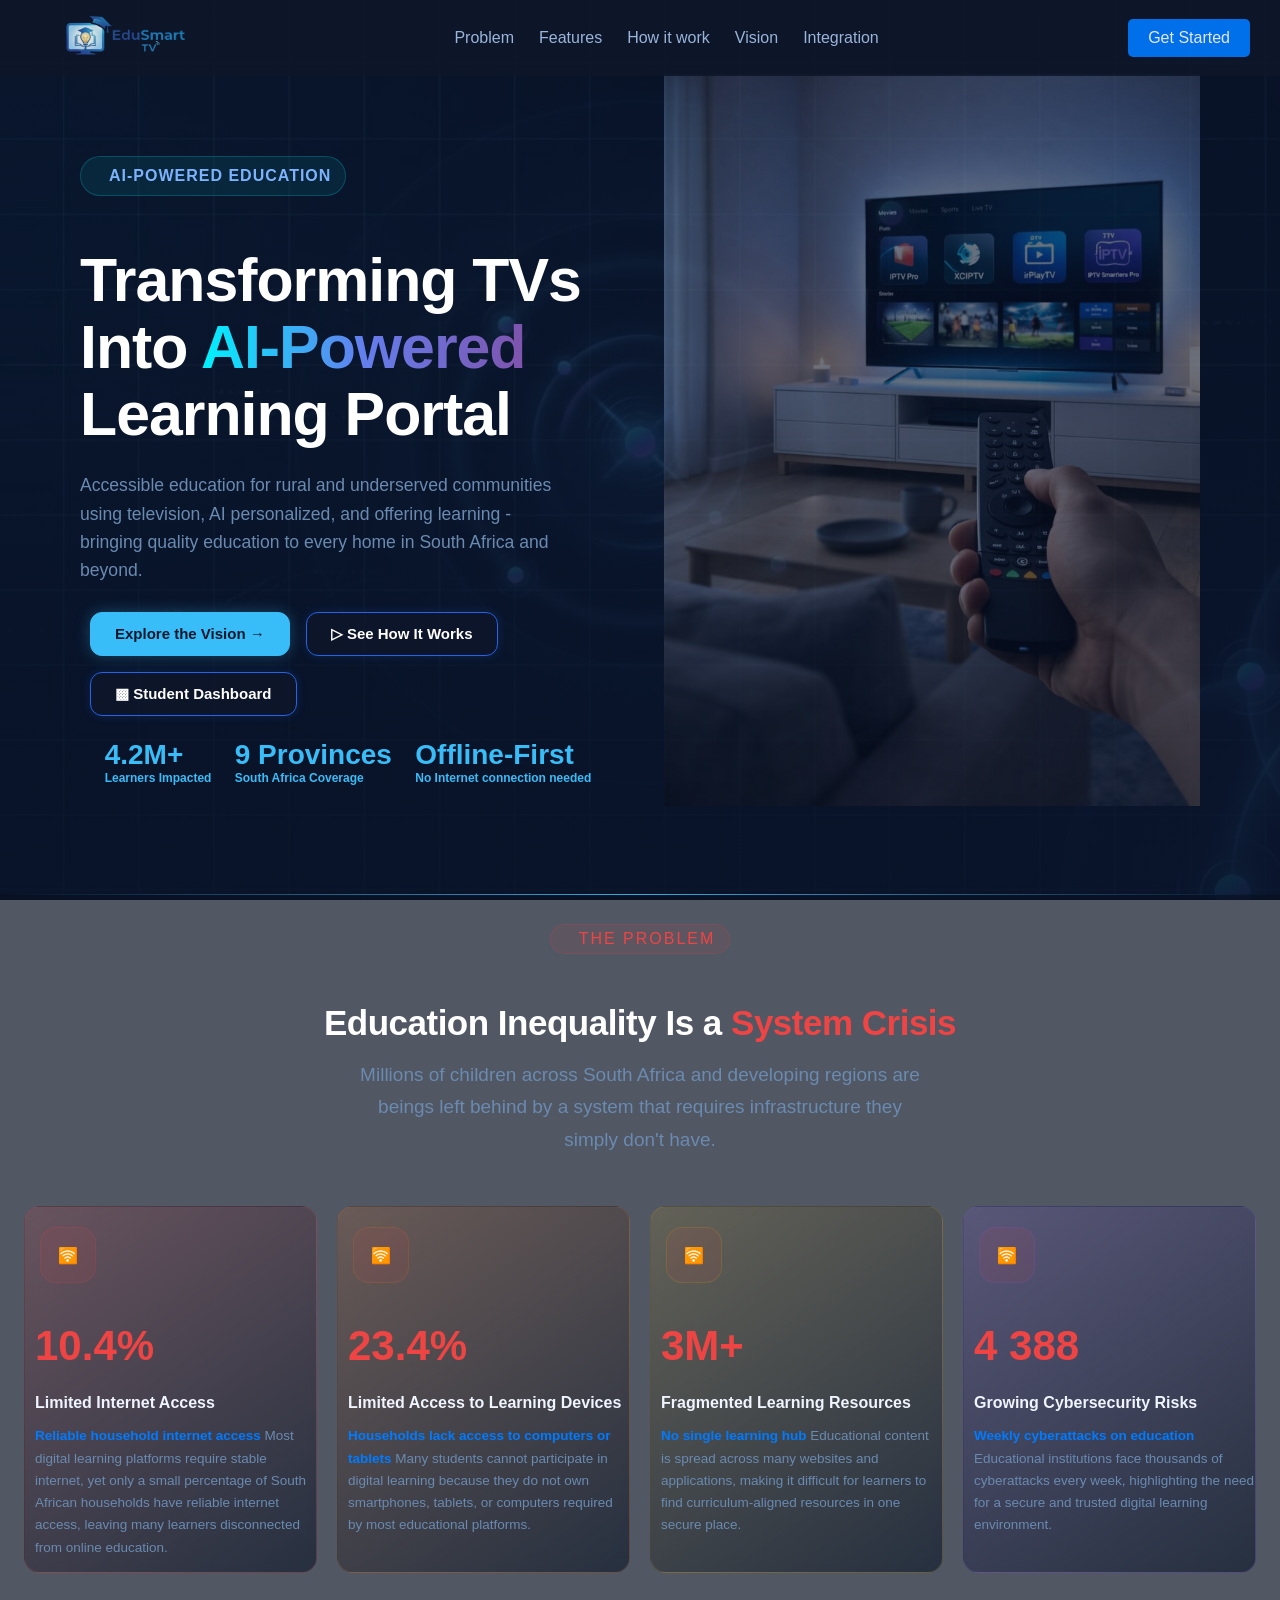
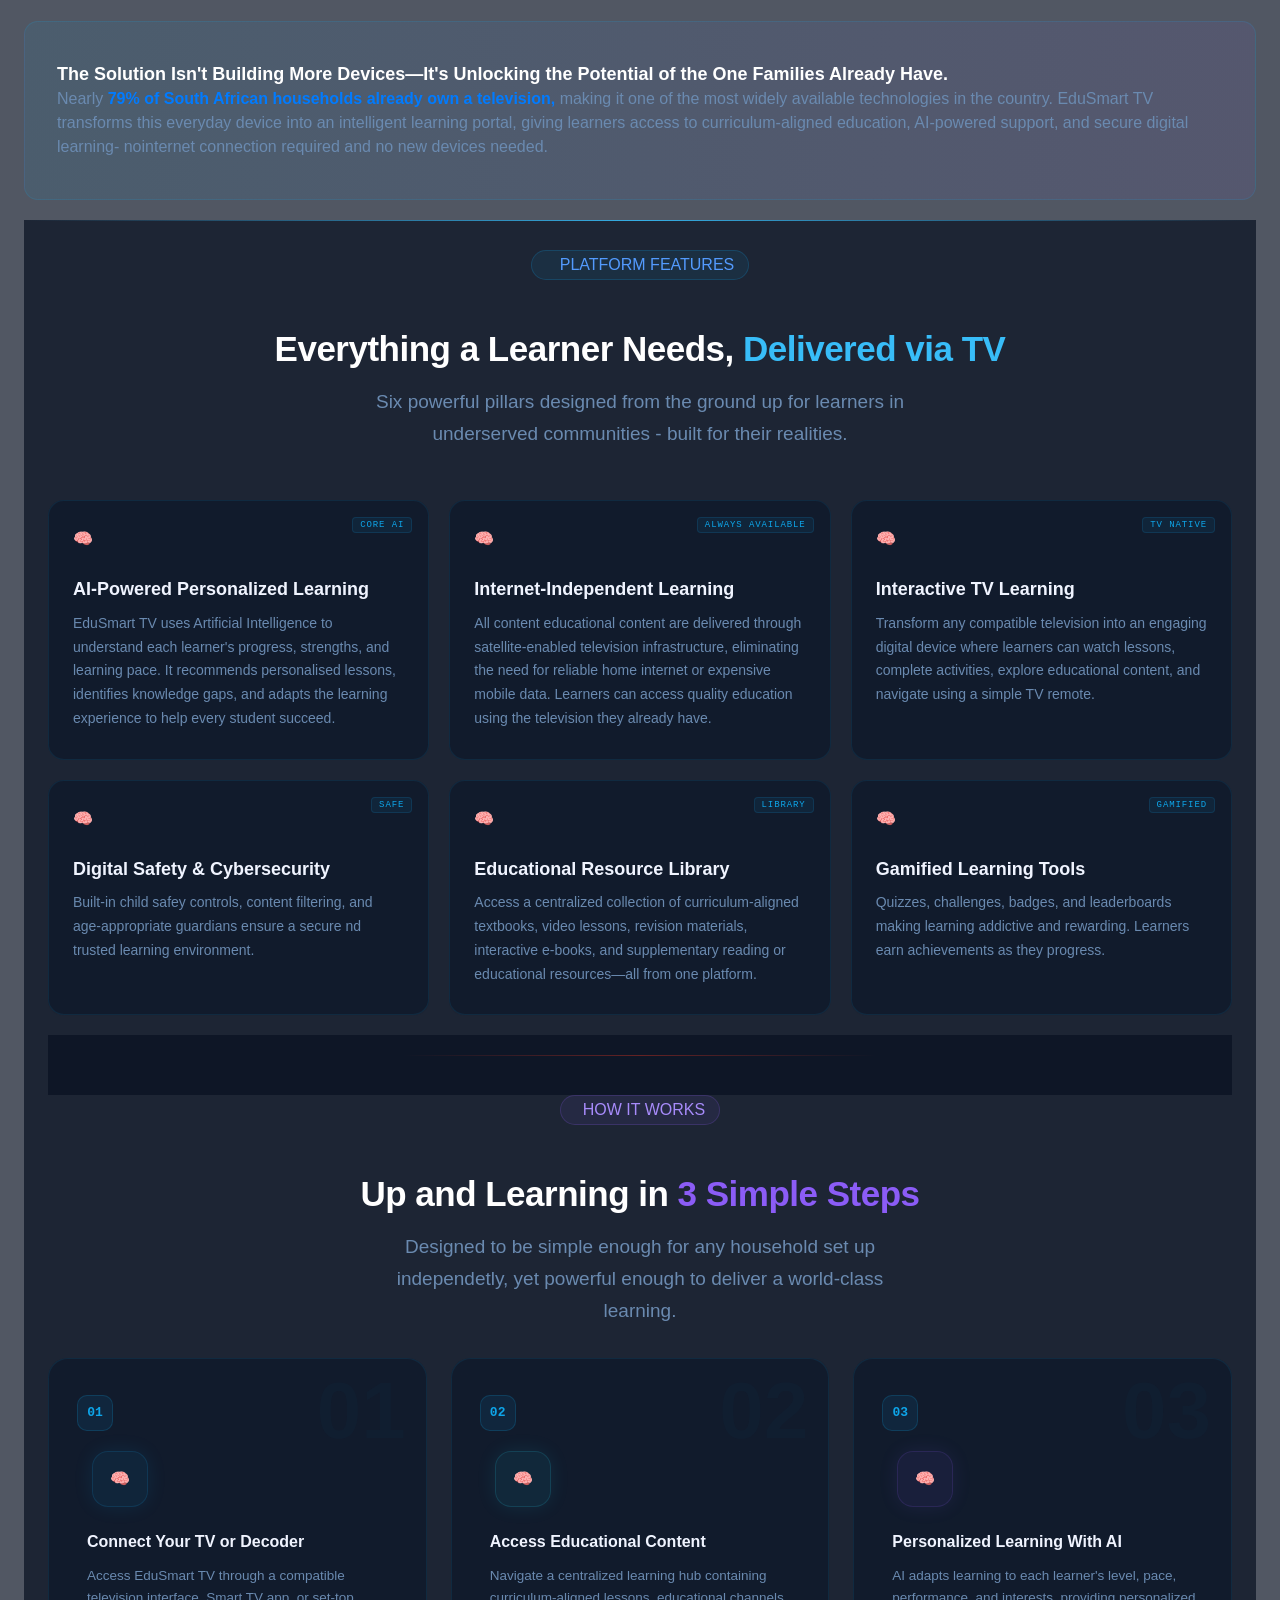
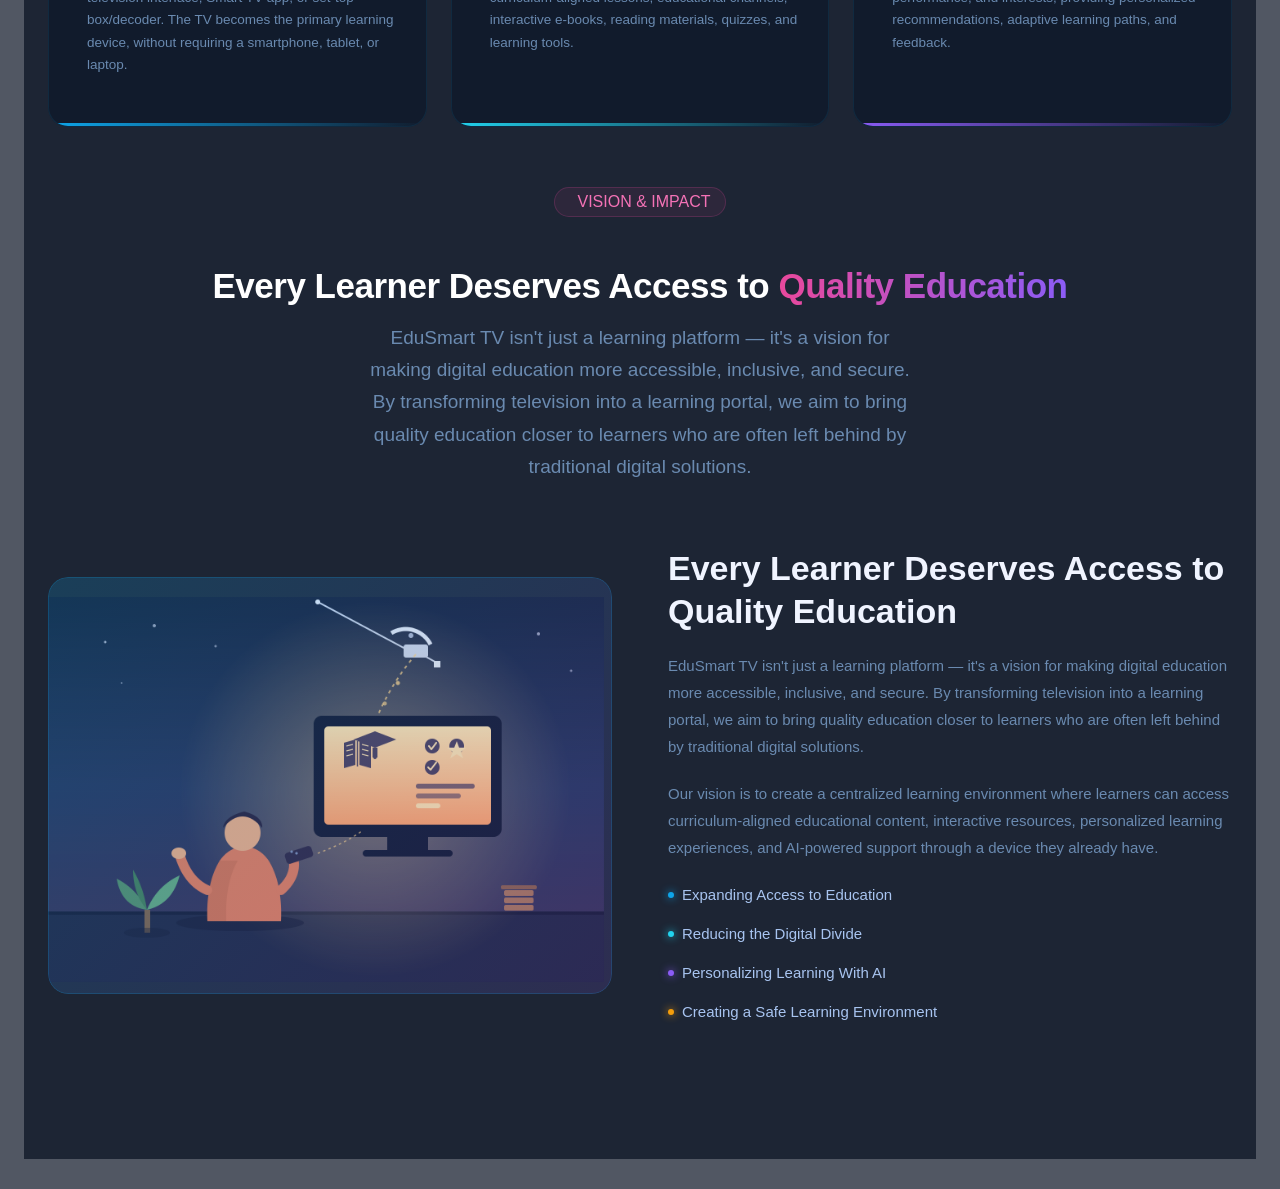
==== index.html @ 1536cf3c "Removed index.html from src" ====
<!DOCTYPE html>
<html lang="en">
<head>
    <meta charset="UTF-8">
    <meta name="viewport" content="width=device-width, initial-scale=1.0">
    <link rel="stylesheet" href="style/index.css">
    <title>Landing page</title>
</head>
<body>
<header>
    <div class="logo">
        <img src="Photos/logo.png"alt="icon">
    </div>
    <nav>
        <ul class="first-nav">
            <li><a href="#" class="linking">Problem</a></li>
            <li><a href="#" class="linking">Features</a></li>
            <li><a href="#" class="linking">How it work</a></li>
            <li><a href="#" class="linking">Vision</a></li>
            <li><a href="#" class="linking">Integration</a></li>
        </ul>
    </nav>
    <a href="#" class="btn-in">Get Started</a>
</header>
<section class="section1">
    <div class="hero-left">
    <div class="badge">
        <span class="badge-dot"></span>
        AI-POWERED EDUCATION
    </div>

    <h1>Transforming TVs<br>
    Into <span class="text-gradi"> AI-Powered</span>
        <br>Learning Portal
    </h1>
    <p class="par">Accessible education for rural and underserved communities using television,
        AI personalized, and offering learning - bringing quality education to every home in South Africa and beyond.
    </p>

    <div class="buttons">
    <a href="#" class="btn btn1">Explore the Vision →</a>
    <a href="#" class="btn btn2">▷ See How It Works</a>
    <a href="#" class="btn btn2">▩ Student Dashboard</a>
    </div>

    <div class="stat-bar container">
    <div class="stat-item">
        <div class="stat-info">
            <div class="num">4.2M+</div>
            <div class="text">Learners Impacted</div>
        </div>
    </div>
    <div class="stat-item">
        <div class="stat-info">
            <div class="num">9 Provinces</div>
            <div class="text">South Africa Coverage</div>
        </div>
    </div>
    <div class="stat-item">
        <div class="stat-info">
            <div class="num">Offline-First</div>
            <div class="text">No Internet connection needed</div>
        </div>
    </div>
    </div>
    </div>
    <div class="hero-pics">
            <img src="Photos/backPic.jpg" alt="using TV">
    </div>
</section>
<hr>

<section class="section2">
    <div class="badge2">
        <span class="badge-dot2"></span>
        THE PROBLEM
    </div>
    <h2 class="title">Education Inequality Is a <span class="text-redish">System Crisis</span></h2>
    <p class="descri">Millions of children across South Africa and developing regions are beings
        left behind by a system that requires infrastructure they simply don't have.
    </p>
    <div class="category-grid">
        <div class="category-card first">
            <div class="icons oneIcon">🛜</div>
            <h3 class="percent">10.4%</h3>
            <h5 class="point">Limited Internet Access</h5>
            <p class="details"><strong>Reliable household internet access</strong>
                Most digital learning platforms require stable internet, yet only a small percentage of South African households have reliable internet access, 
                leaving many learners disconnected from online education.</p>
        </div>
        <div class="category-card second">
            <div class="icons twoIcon">🛜</div>
            <h3 class="percent">23.4%</h3>
            <h5 class="point">Limited Access to Learning Devices</h5>
            <p class="details"><strong>Households lack access to computers or tablets</strong>
            Many students cannot participate in digital learning because they do not own smartphones, tablets, 
            or computers required by most educational platforms.</p>
        </div>
        <div class="category-card third">
            <div class="icons threeIcon">🛜</div>
            <h3 class="percent">3M+</h3>
            <h5 class="point">Fragmented Learning Resources</h5>
            <p class="details"><strong>No single learning hub</strong>
            Educational content is spread across many websites and applications, making it difficult for learners to 
            find curriculum-aligned resources in one secure place.</p>
        </div>
        <div class="category-card fourth">
            <div class="icons fourIcon">🛜</div>
            <h3 class="percent">4 388</h3>
            <h5 class="point">Growing Cybersecurity Risks</h5>
            <p class="details"><strong>Weekly cyberattacks on education</strong>
            Educational institutions face thousands of cyberattacks every week, highlighting the need for a secure and 
            trusted digital learning environment.</p>
        </div>
    </div>
    <div class="opp">
        <p class="phrasing"><span class="par2">The Solution Isn't Building More Devices—It's Unlocking the Potential of the One Families Already Have.</span>
            <br>
        Nearly <strong>79% of South African households already own a television,</strong> making it one of the most widely available technologies in the country. 
        EduSmart TV transforms this everyday device into an intelligent learning portal, giving learners access to curriculum-aligned education, AI-powered support, and secure digital learning- 
        nointernet connection required and no new devices needed.</p>
    </div>

<hr>

<section class="section2 part2">
    
    <div class="badge3">
        <span class="badge-dot3"></span>
        PLATFORM FEATURES
    </div>
    <h2 class="title">Everything a Learner Needs, <span class="blueish">Delivered via TV</span></h2>
    <p class="descri prt2">Six powerful pillars designed from the ground up for learners in underserved communities - built
        for their realities.
    </p>
    <div class="category-grid2 grd2">
        <div class="card one">
            <div class="feature">CORE AI</div>
            <div class="card-icon">🧠</div>
            <h5 class="card-point">AI-Powered Personalized Learning</h5>
            <p class="card-details">EduSmart TV uses Artificial Intelligence to understand each learner's progress, strengths, and learning pace. 
                It recommends personalised lessons, identifies knowledge gaps, and adapts the learning experience to help every student succeed.</p>
         <div class="line"></div>       
        </div>
        <div class="card two">
            <div class="feature">ALWAYS AVAILABLE</div>
            <div class="card-icon">🧠</div>
            <h5 class="card-point">Internet-Independent Learning</h5>
            <p class="card-details">All content educational content are delivered through satellite-enabled television infrastructure, eliminating the need for 
                reliable home internet or expensive mobile data. Learners can access quality education using the television they already have.</p>
        <div class="line"></div>        
        </div>
        <div class="card three">
            <div class="feature">TV NATIVE</div>
            <div class="card-icon">🧠</div>
            <h5 class="card-point">Interactive TV Learning</h5>
            <p class="card-details">Transform any compatible television into an engaging digital device where learners can watch lessons, 
                complete activities, explore educational content, and navigate using a simple TV remote.</p>
           <div class="line"></div>
        </div>
        <div class="card four">
            <div class="feature">SAFE</div>
            <div class="card-icon">🧠</div>
            <h5 class="card-point">Digital Safety & Cybersecurity</h5>
            <p class="card-details">Built-in child safey controls, content filtering, and age-appropriate guardians
                ensure a secure nd trusted learning environment.
            </p>
          <div class="line"></div>  
        </div>
        <div class="card five">
            <div class="feature">LIBRARY</div>
            <div class="card-icon">🧠</div>
            <h5 class="card-point">Educational Resource Library</h5>
            <p class="card-details">Access a centralized collection of curriculum-aligned textbooks, video lessons, 
                revision materials, interactive e-books, and supplementary reading or educational resources—all from one platform.</p>
        <div class="line"></div>
            </div>
        <div class="card six">
            <div class="feature">GAMIFIED</div>
            <div class="card-icon">🧠</div>
            <h5 class="card-point">Gamified Learning Tools</h5>
            <p class="card-details">Quizzes, challenges, badges, and leaderboards making learning addictive and rewarding.
                Learners earn achievements as they progress.
            </p>
        <div class="line"></div>
        </div>
    </div>


<hr>

<section class="section3">
  </section>  
    <div class="badge4">
        <span class="badge-dot4"></span>
        HOW IT WORKS
    </div>
    <h2 class="title">Up and Learning in<span class="purpleish"> 3 Simple Steps</span></h2>
    <p class="descri prt2">Designed to be simple enough for any household set up independetly, yet
        powerful enough to deliver a world-class learning.
    </p>
    <div class="category-grid3 grd3">
        <div class="work">
            <div class="invisible">01</div>
            <div class="number">01</div>
            <div class="icons ones">🧠</div>
            <h5 class="point">Connect Your TV or Decoder</h5>
            <p class="details">Access EduSmart TV through a compatible television interface, Smart TV app, or set-top box/decoder. 
                The TV becomes the primary learning device, without requiring a smartphone, tablet, or laptop.</p>
         <div class="line1"></div>       
        </div>

        <div class="work">
            <div class="invisible">02</div>
            <div class="number">02</div>
            <div class="icons twos">🧠</div>
            <h5 class="point">Access Educational Content</h5>
            <p class="details">Navigate a centralized learning hub containing curriculum-aligned lessons, educational channels, 
                interactive e-books, reading materials, quizzes, and learning tools.</p>
        <div class="line2"></div>        
        </div>

        <div class="work">
            <div class="invisible">03</div>
            <div class="number">03</div>
            <div class="icons threes">🧠</div>
            <h5 class="point">Personalized Learning With AI</h5>
            <p class="details">AI adapts learning to each learner's level, pace, performance, and interests, providing personalized recommendations, adaptive 
                learning paths, and feedback.</p>
        <div class="line3"></div>
        </div>

</section>

<section class="section4">
    <div class="badge5">
        <span class="badge-dot5"></span>
        VISION & IMPACT
    </div>
    <h2 class="title">Every Learner Deserves Access to<span class="text-colors"> Quality Education</span></h2>
    <p class="descri prt2">EduSmart TV isn't just a learning platform — it's a vision for making digital education more 
        accessible, inclusive, and secure. By transforming television into a learning portal, we aim to bring quality education closer to learners who are 
        often left behind by traditional digital solutions.</p>
    <div class="hero">
        <div class="left-hero-pic">
            <img src="Photos/tv_learning_vision_impact_v4.png"alt="">
            <div class="nothing"></div>
            <div class="nothing2"></div>
        </div>
        <div class="right-hero">
            <h3>Every Learner Deserves Access to Quality Education</h3>
            <p>EduSmart TV isn't just a learning platform — it's a vision for making digital education
                more accessible, inclusive, and secure. By transforming television into a learning portal, we aim to bring quality education
                closer to learners who are often left behind by traditional digital solutions.
            </p>
            <p class="sec">Our vision is to create a centralized learning environment where learners can access curriculum-aligned
                educational content, interactive resources, personalized learning experiences,
                and AI-powered support through a device they already have.
            </p>
            <ul class="sec">
                <li class="dot1">Expanding Access to Education</li>
                <li class="dot2">Reducing the Digital Divide</li>
                <li class="dot3">Personalizing Learning With AI</li>
                <li class="dot4">Creating a Safe Learning Environment</li>
            </ul>
        </div>
    </div>
</section>
</section>
</body>
</html>
---- style/index.css ----
*{
    box-sizing: border-box;
}

body{
    padding: 0;
    margin: 0;
    font-family: Arial, Helvetica, sans-serif;
    background-image: linear-gradient(rgba(9, 20, 42, 0.75), rgba(9, 20, 42, 0.9)), url('../Photos/background.jpeg');
    background-size: cover;
    background-position: center;
    background-attachment: fixed;
    overflow-x: hidden;
}

header{
    top: 0px;
    left: 0px;
    right: 0px;
    width: 100%;
    display: flex;
    position: fixed;
    justify-content: space-between;
    align-items: center;
    gap: 15px;
    padding: 10px 30px;
    flex-wrap: wrap;
    z-index: 50;
    transition: 0.3s;
    background: #0f172a;
    border-bottom-color: #7db2fd;
    opacity: 0.9;
}

.logo{
    margin-left: 25px;
}

.logo img{
    width: 150px;
    height: auto;
    display: block;
}


nav ul{
    display: flex;
    flex-wrap: wrap;
    list-style: none;
    gap: 15px 25px;
    margin: 0;
    padding: 0;
    align-items: center;
    justify-content: center;
}

nav ul li a{
    text-decoration: none;
    font-weight: 500;
    color: #abc7ee;
}

.btn-in{
    display: inline-flex;
    align-items: center;
    justify-content: center;
    text-decoration: none;
    background: #007bff;
    color: white;
    padding: 10px 20px;
    border-radius: 5px;
}

.section1{
    display: grid;
    grid-template-columns: 1fr 1fr;
    align-items: center;
    padding: 4rem 5rem;
    gap: 3rem;
    max-width: 1400px;
    margin: 0 auto;
}

.hero-left{
    max-width: 580px;
}

.badge{
    display: inline-flex;
    align-items: center;
    gap: 8px;
    background: rgba(0, 242, 254, 0.08);
    border: 1px solid rgba(0, 242, 254, 0.2);
    color: #7db2fd;
    padding: 10px 14px;
    border-radius: 20px;
    font-weight: 700;
    letter-spacing: 1px;
    margin-top: 80px;
}

.badge-dot{
    width: 6px;
    height: 6px;
    background-color: var(--accent-cyan);
    border-radius: 50%;
}

h1{
    font-size: 3.8rem;
    line-height: 1.1;
    font-weight: 800;
    letter-spacing: -1px;
    margin-bottom: 1.5rem;
    color: white;
}

.text-gradi{
    background: linear-gradient(90deg, #00f2fe 0%, #647eee 50%, #7f53ac 100%);
    -webkit-background-clip: text;
    -webkit-text-fill-color: transparent;
}

.par{
    color: rgb(106, 138, 176);
    font-size: 1.1rem;
    line-height: 1.6;
    max-width: 480px;
    font-family: Inter, sans-serif;
}

.hero-pics img{
    width: 100%;
    height: 40%;
    margin-top: 10px;
    opacity: 0.4;
}

.buttons{
    display: flex;
    flex-wrap: wrap;
    gap: 16px;
    padding: 10px;
    
}

.btn{
    display: inline-flex;
    gap: 8px;
    padding: 12px 24px;
    border-radius: 12px;  
    font-size: 15px;
    font-weight: 600;
    text-decoration: none;
    transition: all 0.3s ease-in-out;
    cursor: pointer;    
}

.btn1{
    background: #38bdf8;
    color: #0f172a;
    border: 1px solid#38bdf8;
    box-shadow: 0 0 15px rgba(56, 189, 248, 0.3);   
}

.btn1:hover{
    background: #7dd3fc;
    box-shadow: #67768b;
    transform: translateY(-2px);
}

.btn2{
    background: rgba(15, 23, 42, 0.6);
    color: #ffffff;
    border: 1px solid #2563eb;
    box-shadow: 0 0 10px rgba(37, 99, 235, 0.2);
}

.btn2:hover{
    border-color: #38bdf8;
    color: #38bdf8;
    box-shadow: 0 0 20px rgba(56, 189, 248, 0.4);
    transform: translateY(-2px);
}

.stat-bar{
    display: flex;
    justify-content: space-around;
    padding: 13px;
    font-weight: 600;
    color: #38bdf8;
}

.stat-item{
    display: flex;
    align-items: center;
    gap: 16px;
}

.stat-info .num{
    font-size: 28px;
    font-weight: 800;
}

.stat-info .text{
    font-size: 12px;
    color: var(--text-muted);
}

.part2{
    margin: 30px;
}
.section2{
    background: rgba(8, 16, 34, 0.7);
    padding: 30px 24px;
    position: relative;
    overflow: hidden;
    max-width: 100%;
    margin: 0px auto;
    text-align: center;
    border-radius: 0;
}

.section2::before{
    content: "";
    position: absolute;
    top: 0;
    left: 0;
    right: 0;
    height: 1px;
    background: linear-gradient(90deg, rgba(56,189,248,0), rgba(56,189,248,0.9), rgba(239,68,68,0));
}

.section3{
    background: rgba(8, 16, 34, 0.7);
    padding: 30px 24px;
    position: relative;
    overflow: hidden;
    max-width: 100%;
    margin: 0px auto;
    text-align: center;
    border-radius: 0;
    border-top-color: #2563eb;
}

.section3::before{
    content: "";
    position: absolute;
    top: 0;
    left: 0;
    right: 0;
    height: 1px;
    width: 40%;
    margin: auto;
    margin-top: 20px;
    background: linear-gradient(90deg, rgba(56,189,248,0), rgba(110, 35, 35, 0.9), rgba(239,68,68,0));
}

hr{
    width: 80%;
    border: 0;
    height: 0;
    margin: 10px;
    background: rgba(8, 16, 34, 0.7);
}

.badge2{
    display: inline-flex;
    align-items: center;
    justify-content: center;
    gap: 8px;
    text-transform: uppercase;
    background: rgba(239, 68, 68, 0.08);
    border: 1px solid rgba(239, 68, 68, 0.2);
    color: #EF4444;
    padding: 5px 14px;
    border-radius: 20px;
    letter-spacing: 2px;
    margin: 0 auto 20px;
    text-align: center;
}

.badge-dot2{
    width: 6px;
    height: 6px;
    background-color: var(--accent-cyan);
    border-radius: 50%;
    display: inline-block;
    vertical-align: middle;
    flex-shrink: 0;
}

.title{
    text-align: center;
    margin-bottom: 64px;   
}

.title{
    color: white;
    font-family: Outfit, sans-serif;
    letter-spacing: -0.5px;
    margin-bottom: 16px;
    line-height: 1.15;
    font-size: 35px;
}

.text-redish{
    color: #EF4444;
}

.text-colors{
    background: linear-gradient(90deg, rgb(236, 72, 153), rgb(139, 92, 246)) text;
    -webkit-text-fill-color: transparent;
}

p strong{
    color: #007bff;
}

.descri{
    font-family: Inter, sans-serif;
    color: rgb(106, 138, 176);
    font-size: 19px;
    max-width: 560px;
    margin: 0px auto;
    line-height: 1.7;
}

.category-grid{
    display: grid;
    grid-template-columns: repeat(auto-fit, minmax(240px, 1fr));
    gap: 20px;
    margin-top: 50px;
}

.category-card{
    border-radius: 16px;
    cursor: default;
    -webkit-backdrop-filter: blur(8px);
    backdrop-filter: blur(8px);
    box-shadow: none;
}

.icons{
    width: 44px;
    height: 44px;
    border-radius: 12px;
    background: rgba(239, 68, 68, 0.082);
    border: 1px solid rgba(239, 68, 68, 0.19);
    display: flex;
    align-items: center;
    justify-content: center;
    margin-bottom: 20px;
    margin-top: 20px;
    margin-left: 15px;
}

.oneIcon{
    background: linear-gradient(145deg, rgba(239, 68, 68, 0.15) 0%);
    border: 1px solid rgba(239, 68, 68, 0.145);
}

.twoIcon{
    background: linear-gradient(145deg, rgba(249, 115, 22, 0.15) 0%);
    border: 1px solid rgba(249, 115, 22, 0.145);
}

.threeIcon{
    background: linear-gradient(145deg, rgba(234, 179, 8, 0.12) 0%);
    border: 1px solid rgba(234, 179, 8, 0.145);
}

.fourIcon{
    background: linear-gradient(145deg, rgba(139, 92, 246, 0.15) 0%);
    border: 1px solid rgba(139, 92, 246, 0.145);
}

.percent{
    font-family: Outfit, sans-serif;
    font-weight: 800;
    font-size: 42px;
    color: rgb(239, 68, 68);
    line-height: 1;
    margin-bottom: 8px;
    text-align: start;
    margin-left: 10px;
}

.point{
    font-family: Outfit, sans-serif;
    font-weight: 600;
    font-size: 16px;
    color: rgb(240, 244, 255);
    margin-bottom: 10px;
    text-align: start;
    margin-left: 10px;
}

.details{
    font-family: Inter, sans-serif;
    font-size: 13.5px;
    color: rgb(106, 138, 176);
    line-height: 1.65;
    text-align: start;
    margin-left: 10px;
}

.first{
    background: linear-gradient(145deg, rgba(239, 68, 68, 0.15) 0%, rgba(10, 22, 40, 0.6) 100%);
    border: 1px solid rgba(239, 68, 68, 0.145);
}

.first:hover{
    border: 1px solid rgba(239, 68, 68, 0.145);
    transition: transform 0.25s, border-color 0.25s, box-shadow 0.25s;
    box-shadow: 0 0 20px rgba(56, 189, 248, 0.4);
    transform: translateY(-10px);
}

.second{
    background: linear-gradient(145deg, rgba(249, 115, 22, 0.15) 0%, rgba(10, 22, 40, 0.6) 100%);
    border: 1px solid rgba(249, 115, 22, 0.145);
}

.second:hover{
    border: 1px solid rgba(249, 115, 22, 0.145);
    transition: transform 0.25s, border-color 0.25s, box-shadow 0.25s;
    box-shadow: 0 0 20px rgba(56, 189, 248, 0.4);
    transform: translateY(-10px);
}


.third{
    background: linear-gradient(145deg, rgba(234, 179, 8, 0.12) 0%, rgba(10, 22, 40, 0.6) 100%);
    border: 1px solid rgba(234, 179, 8, 0.145);
}

.third:hover{
    border: 1px solid rgba(234, 179, 8, 0.145);
    transition: transform 0.25s, border-color 0.25s, box-shadow 0.25s;
    box-shadow: 0 0 20px rgba(56, 189, 248, 0.4);
    transform: translateY(-10px);
}

.fourth{
    background: linear-gradient(145deg, rgba(139, 92, 246, 0.15) 0%, rgba(10, 22, 40, 0.6) 100%);
    border: 1px solid rgba(139, 92, 246, 0.145);
}

.fourth:hover{
    border: 1px solid rgba(139, 92, 246, 0.145);
    transition: transform 0.25s, border-color 0.25s, box-shadow 0.25s;
    box-shadow: 0 0 20px rgba(56, 189, 248, 0.4);
    transform: translateY(-10px);
}

.opp{
    margin-top: 48px;
    background: linear-gradient(90deg, rgba(14, 165, 233, 0.08), rgba(139, 92, 246, 0.08));
    border: 1px solid rgba(14, 165, 233, 0.15);
    border-radius: 14px;
    padding: 24px 32px;
    display: flex;
    align-items: center;
    gap: 16px;
    flex-wrap: wrap;
}

.par2{
    color: white;
    font-weight: bold;
    font-size: large;
}

.phrasing{
    color: rgb(106, 138, 176);
    text-align: start;
    line-height: 24px;
}

.badge3 {
  display: inline-flex;
  align-items: center;
  gap: 8px;
  color: #539afd;
  background: rgba(14, 165, 233, 0.08);
  border: 1px solid rgba(14, 165, 233, 0.2);
  border-radius: 100px;
  padding: 5px 14px;
  margin-bottom: 20px;
}

.badge-dot3 {
  width: 6px;
  height: 6px;
  background-color: var(--accent-cyan);
  border-radius: 50%;
  display: inline-block;
  vertical-align: middle;
  flex-shrink: 0;
}

.blueish {
  color: #38bdf8;
}

.purpleish{
    color: rgb(139, 92, 246);
}

.category-grid2 {
  display: grid;
  grid-template-columns: repeat(auto-fit, minmax(300px, 1fr));
  gap: 20px;
  align-items: stretch;
}

.grd2{
    margin-top: 50px;
}

.line {
  position: absolute;
  bottom: 0;
  left: 0;
  right: 0;
  height: 2px;
  background: linear-gradient(90deg, transparent, var(--card-accent, rgb(14, 165, 233)), transparent);
  opacity: 0;
  transition: opacity 0.25s ease-in-out;
}

/* reveal the line when hovering the card container */
.category-card:hover .line,
.card:hover .line {
  opacity: 1;
}

.card {
  --card-accent: rgb(14, 165, 233);
  display: flex;
  flex-direction: column;
  height: 100%;
  border-radius: 16px;
  padding: 28px 24px;
  transition: 0.3s;
  transform: translateY(0px);
  box-shadow: none;
  cursor: default;
  -webkit-backdrop-filter: blur(8px);
  backdrop-filter: blur(8px);
  position: relative;
  overflow: hidden;
  text-align: start;

}

.feature{
    position: absolute;
    top: 16px;
    right: 16px;
    font-family: "JetBrains Mono", monospace;
    font-size: 9px;
    color: rgb(14, 165, 233);
    letter-spacing: 0.1em;
    background: rgba(14, 165, 233, 0.07);
    border: 1px solid rgba(14, 165, 233, 0.145);
    border-radius: 4px;
    padding: 2px 7px;
}

.card-icon{

}

.card-point{
    font-family: Outfit, sans-serif;
    font-weight: 700;
    font-size: 18px;
    color: rgb(240, 244, 255);
    margin-bottom: 10px;
    line-height: 1.3;
}

.card-details{
    font-family: Inter, sans-serif;
    font-size: 14px;
    color: rgb(106, 138, 176);
    line-height: 1.7;
    margin: 0px;
}

.one {
  --card-accent: rgb(14, 165, 233);
  background: rgba(10, 22, 40, 0.6);
  border: 1px solid rgba(14, 165, 233, 0.1);
}

.one:hover {
  background: linear-gradient(
    145deg,
    rgba(14, 165, 233, 0.18) 0%,
    rgba(10, 22, 40, 0.9) 100%
  );
  border: 1px solid rgba(14, 165, 233, 0.25);
  border-radius: 16px;
  padding: 28px 24px;
  transition: 0.3s;
  transform: translateY(-6px);
  box-shadow: rgba(14, 165, 233, 0.18) 0px 16px 48px;
  cursor: default;
  -webkit-backdrop-filter: blur(8px);
  backdrop-filter: blur(8px);
  position: relative;
  overflow: hidden;
  
}

.two {
  --card-accent: rgb(34, 211, 238);
  background: rgba(10, 22, 40, 0.6);
  border: 1px solid rgba(14, 165, 233, 0.1);
}

.two:hover {
    background: linear-gradient(145deg, 
    rgba(34, 211, 238, 0.15) 0%,
    rgba(10, 22, 40, 0.9) 100%
    );
  border: 1px solid rgba(34, 211, 238, 0.25);
  border-radius: 16px;
  padding: 28px 24px;
  transition: 0.3s;
  transform: translateY(-6px);
  box-shadow: rgba(34, 211, 238, 0.15) 0px 16px 48px;
  cursor: default;
  -webkit-backdrop-filter: blur(8px);
  backdrop-filter: blur(8px);
  position: relative;
  overflow: hidden;
}

.three{
    --card-accent: rgb(139, 92, 246);
    background: rgba(10, 22, 40, 0.6);
    border: 1px solid rgba(14, 165, 233, 0.1);
}

.three:hover {
    background: linear-gradient(145deg, rgba(139, 92, 246, 0.18) 0%,
    rgba(10, 22,40, 0.9) 100%);
    border: 1px solid rgba(139, 92, 246, 0.25);
    border-radius: 16px;
  padding: 28px 24px;
  transition: 0.3s;
  transform: translateY(-6px);
  box-shadow: rgba(139, 92, 246, 0.18) 0px 16px 48px;
  cursor: default;
  -webkit-backdrop-filter: blur(8px);
  backdrop-filter: blur(8px);
  position: relative;
  overflow: hidden;
}

.four{
    --card-accent: rgb(16, 185, 129);
    background: rgba(10, 22, 40, 0.6);
    border: 1px solid rgba(14, 165, 233, 0.1);
}

.four:hover{
  background: linear-gradient(145deg, rgba(16, 185, 129, 0.15) 0%,
    rgba(10, 22, 40, 0.9) 100%);
    border: 1px solid rgba(16, 185, 129, 0.25);
  border-radius: 16px;
  padding: 28px 24px;
  transition: 0.3s;
  transform: translateY(-6px);
  box-shadow: rgba(16, 185, 129, 0.15) 0px 16px 48px;
  cursor: default;
  -webkit-backdrop-filter: blur(8px);
  backdrop-filter: blur(8px);
  position: relative;
  overflow: hidden;
}

.five{
    --card-accent: rgb(245, 158, 11);
    background: rgba(10, 22, 40, 0.6);
    border: 1px solid rgba(14, 165, 233, 0.1);
}

.five:hover{
    background: linear-gradient(145deg, 
    rgba(245, 158, 11, 0.15) 0%,
    rgba(10, 22, 40, 0.9) 100%
    );
  border: 1px solid rgba(245, 158, 11, 0.25);
  border-radius: 16px;
  padding: 28px 24px;
  transition: 0.3s;
  transform: translateY(-6px);
  box-shadow: rgba(16, 185, 129, 0.15) 0px 16px 48px;
  cursor: default;
  -webkit-backdrop-filter: blur(8px);
  backdrop-filter: blur(8px);
  position: relative;
  overflow: hidden;
}

.six{
    --card-accent: rgb(236, 72, 153);
    background: rgba(10, 22, 40, 0.6);
    border: 1px solid rgba(14, 165, 233, 0.1);
}

.six:hover{
  background: linear-gradient(145deg, 
    rgba(236, 72, 153, 0.15) 0%, rgba(10, 22, 40, 0.9) 100%);
    border: 1px solid rgba(236, 72, 153, 0.25);
  border-radius: 16px;
  padding: 28px 24px;
  transition: 0.3s;
  transform: translateY(-6px);
  box-shadow: rgba(236, 72, 153, 0.15) 0px 16px 48px;
  cursor: default;
  -webkit-backdrop-filter: blur(8px);
  backdrop-filter: blur(8px);
  position: relative;
  overflow: hidden;
}

.badge4{
    display: inline-flex;
    align-items: center;
    gap: 8px;
    color: rgb(167, 139, 250);
    background: rgba(139, 92, 246, 0.08);
    border: 1px solid rgba(139, 92, 246, 0.2);
    border-radius: 100px;
    padding: 5px 14px;
    margin-bottom: 20px;
}

.badge-dot4{
    font-family: "JetBrains Mono", monospace;
    font-size: 11px;
    letter-spacing: 0.08em;
}

.category-grid3{
    display: grid;
    grid-template-columns: repeat(auto-fit, minmax(280px, 1fr));
    gap: 24px;
    position: relative;
}

.work{
    position: relative;
    background: rgba(10, 22, 40, 0.6);
    border: 1px solid rgba(14, 165, 233, 0.1);
    border-radius: 20px;
    padding: 36px 28px;
    backdrop-filter: blur(8px);
    overflow: hidden;
}

.line1{
    position: absolute;
    bottom: 0px;
    left: 0px;
    right: 0px;
    height: 3px;
    background: linear-gradient(90deg, rgb(14, 165, 233), transparent);
    border-radius: 0px 0px 20px;
}

.line2{
    position: absolute;
    bottom: 0px;
    left: 0px;
    right: 0px;
    height: 3px;
    background: linear-gradient(90deg, rgb(34, 211, 238), transparent);
    border-radius: 0px 0px 20px;
}

.line3{
    position: absolute;
    bottom: 0px;
    left: 0px;
    right: 0px;
    height: 3px;
    background: linear-gradient(90deg, rgb(139, 92, 246), transparent);
    border-radius: 0px 0px 20px;
}

.grd3{
    margin-top: 30px;
}

.number{
    display: flex;
    align-items: center;
    justify-content: center;
    width: 36px;
    height: 36px;
    border-radius: 10px;
    background: rgba(14, 165, 233, 0.082);
    border: 1px solid rgba(14, 165, 233, 0.19);
    font-family: "JetBrains Mono", monospace;
    font-size: 13px;
    font-weight: 600;
    color: rgb(14, 165, 233);
    margin-bottom: 20px;
}

.invisible{
    position: absolute;
    top: 12px;
    right: 20px;
    font-family: Outfit, sans-serif;
    font-weight: 900;
    font-size: 80px;
    color: rgba(14, 165, 233, 0.024);
    line-height: 1;
    user-select: none;
    pointer-events: none;
}

.icons{
    width: 56px;
    height: 56px;
    border-radius: 16px;
    display: flex;
    align-items: center;
    justify-content: center;
    margin-bottom: 20px;
    margin-right: 5px;
}

.ones{
    background: rgba(14, 165, 233, 0.07);
    border: 1.5px solid rgba(14, 165, 233, 0.145);
    box-shadow: rgba(14, 165, 233, 0.094) 0px 0px 20px;
}

.twos{
    background: rgba(34, 211, 238, 0.07);
    border: 1.5px solid rgba(34, 211, 238, 0.145);
    box-shadow: rgba(34, 211, 238, 0.094) 0px 0px 20px;
}

.threes{
    background: rgba(139, 92, 246, 0.07);
    border: 1.5px solid rgba(139, 92, 246, 0.145);
    box-shadow: rgba(139, 92, 246, 0.094) 0px 0px 20px;
}

.section4{
    background: rgba(8, 16, 34, 0.7);
    padding: 30px 24px;
    position: relative;
    overflow: hidden;
    max-width: 100%;
    margin: 0px auto;
    text-align: center;
    border-radius: 0;
}

.badge5{
    display: inline-flex;
    align-items: center;
    gap: 8px;
    color: rgb(244, 114, 182);
    background: rgba(236, 72, 153, 0.08);
    border: 1px solid rgba(236, 72, 153, 0.2);
    border-radius: 100px;
    padding: 5px 14px;
    margin-bottom: 20px;
}

.hero{
    display: grid;
    grid-template-columns: 1fr 1fr;
    gap: 56px;
    align-items: center;
    margin-bottom: 72px;
    margin-top: 30px;
}

.right-hero h3{
    font-family: Outfit, sans-serif;
    font-weight: 700;
    font-size: clamp(22px, 3vw, 34px);
    color: rgb(240, 244, 255);
    line-height: 1.25;
    margin-bottom: 20px;
    text-align: start;
}

.right-hero p{
    font-family: Inter, sans-serif;
    font-size: 15px;
    color: rgb(106, 138, 176);
    line-height: 1.8;
    margin-bottom: 20px;
    text-align: start;

}

.sec{
    font-family: Inter, sans-serif;
    font-size: 15px;
    color: rgb(168, 196, 240);
    line-height: 1.8;
    margin-bottom: 32px;
    text-align: start;
}

.listing1{
    display: flex;
    align-items: flex-end;
    gap: 12px;
    margin-bottom: 14px;
}

.dot{
    width: 6px;
    height: 6px;
    border-radius: 50%;
    background: rgb(14, 165, 233);
    margin-top: 7px;
    flex-shrink: 0;
    box-shadow: rgb(14, 165, 233) 0px 0px 8px;
    
}

/* List items with colored dots */
ul.sec {
    list-style: none;
    padding: 0;
}

ul.sec li {
    display: flex;
    align-items: center;
    gap: 8px;
    margin-bottom: 12px;
}

ul.sec li::before {
    content: '';
    width: 6px;
    height: 6px;
    border-radius: 50%;
    flex-shrink: 0;
}

.dot1::before {
    background: rgb(14, 165, 233);
    box-shadow: rgb(14, 165, 233) 0px 0px 8px;
}

.dot2::before {
    background: rgb(34, 211, 238);
    box-shadow: rgb(34, 211, 238) 0px 0px 8px;
}

.dot3::before {
    background: rgb(139, 92, 246);
    box-shadow: rgb(139, 92, 246) 0px 0px 8px;
}

.dot4::before {
    background: rgb(245, 158, 11);
    box-shadow: rgb(245, 158, 11) 0px 0px 8px;
}

.left-hero-pic{
    position: relative;
    border-radius: 20px;
    overflow: hidden;
}

.left-hero-pic img{
    width: 100%;
    height: 50%;
    margin-top: 20px;
}

.nothing{
    position: absolute;
    inset: 0px;
    background: linear-gradient(135deg, rgba(14, 165, 233, 0.2) 0%, rgba(139, 92, 246, 0.15) 100%);
    border-radius: 20px;
}

.nothing2{
        position: absolute;
    inset: 0px;
    border: 1px solid rgba(14, 165, 233, 0.2);
    border-radius: 20px;
    pointer-events: none;
}
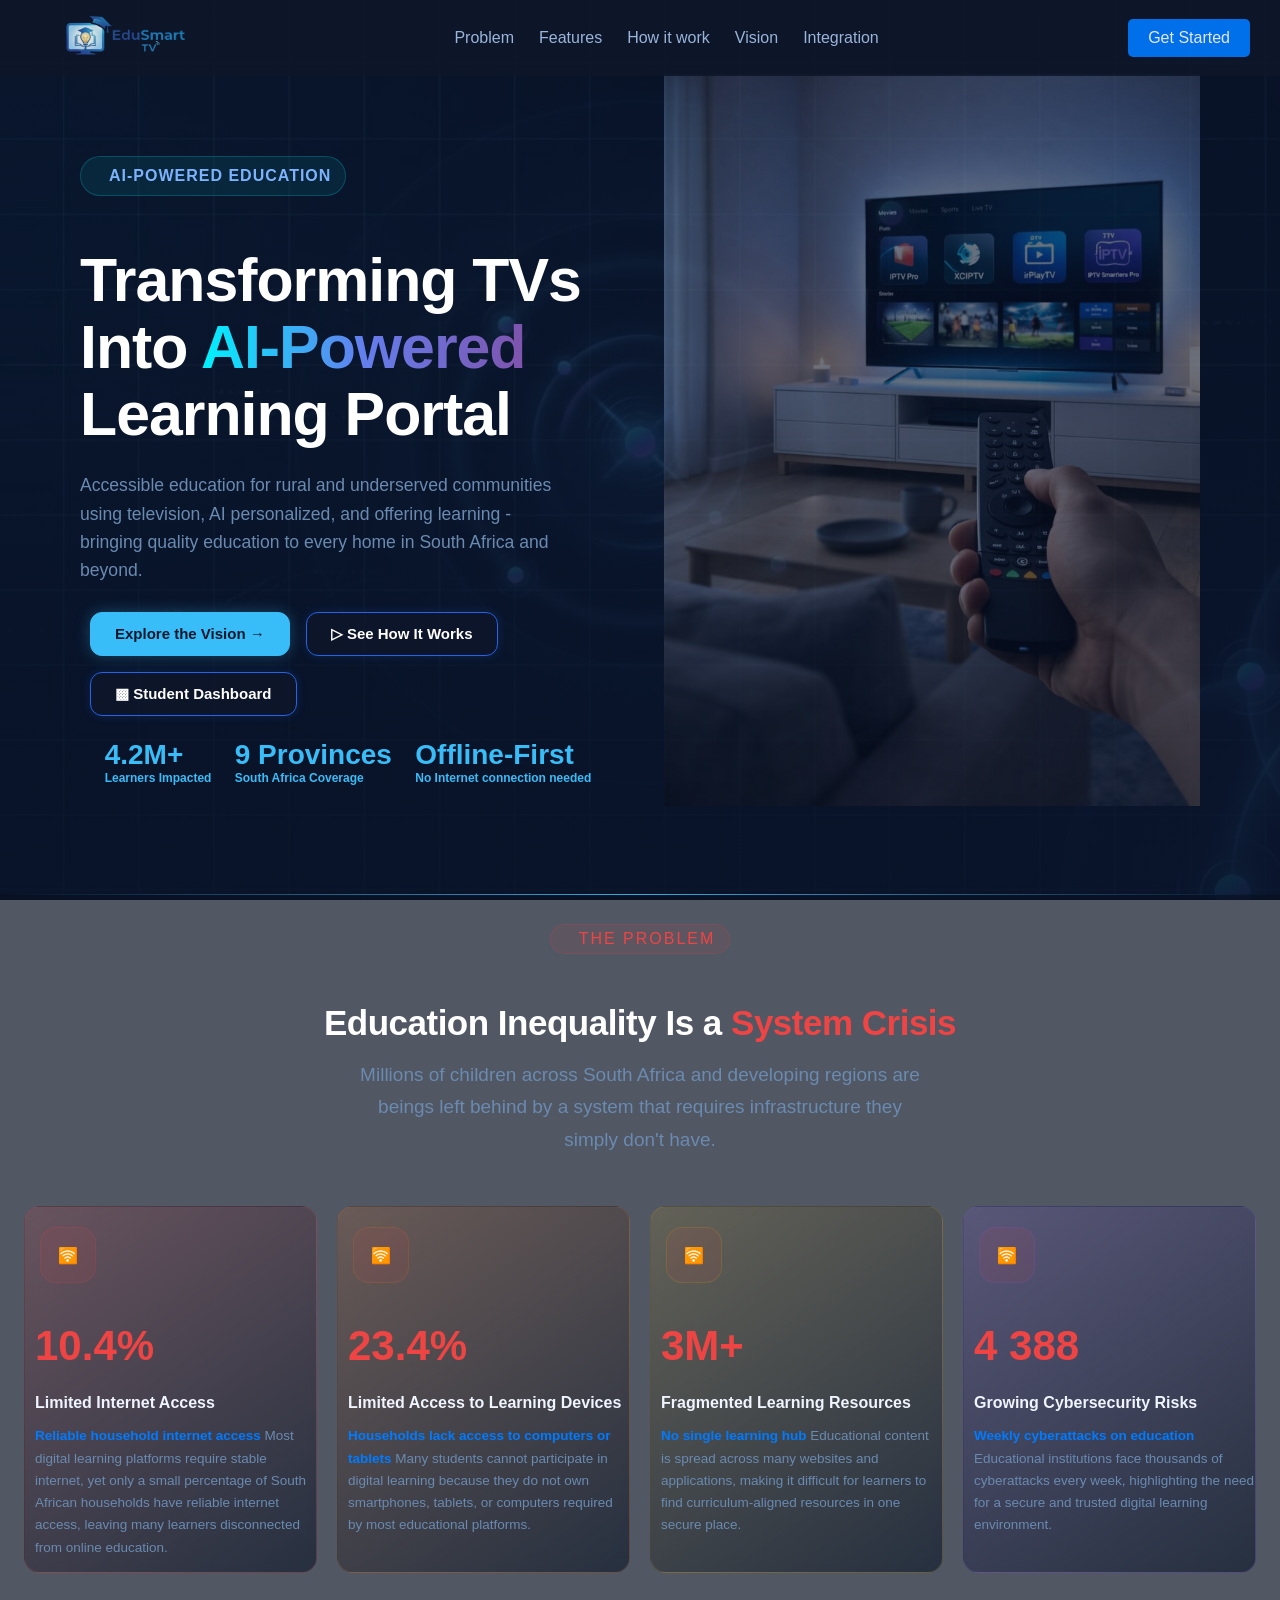
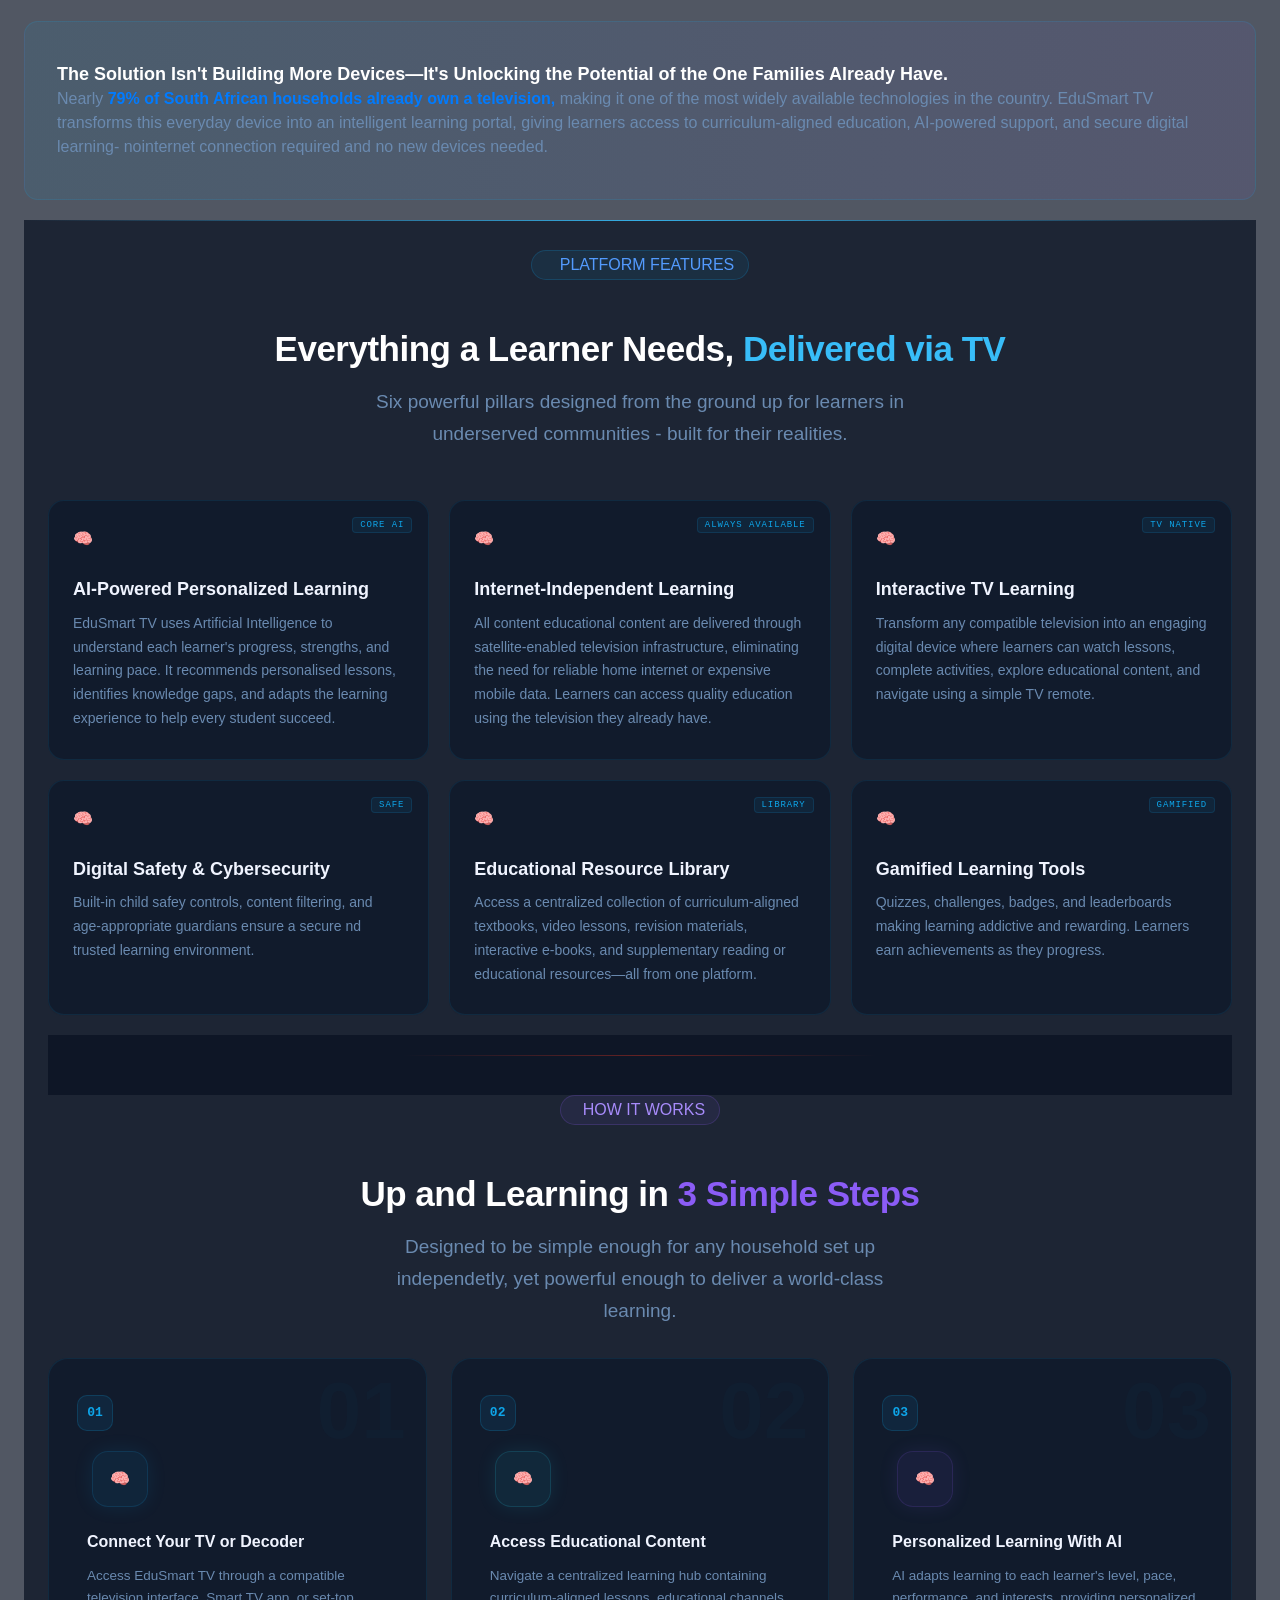
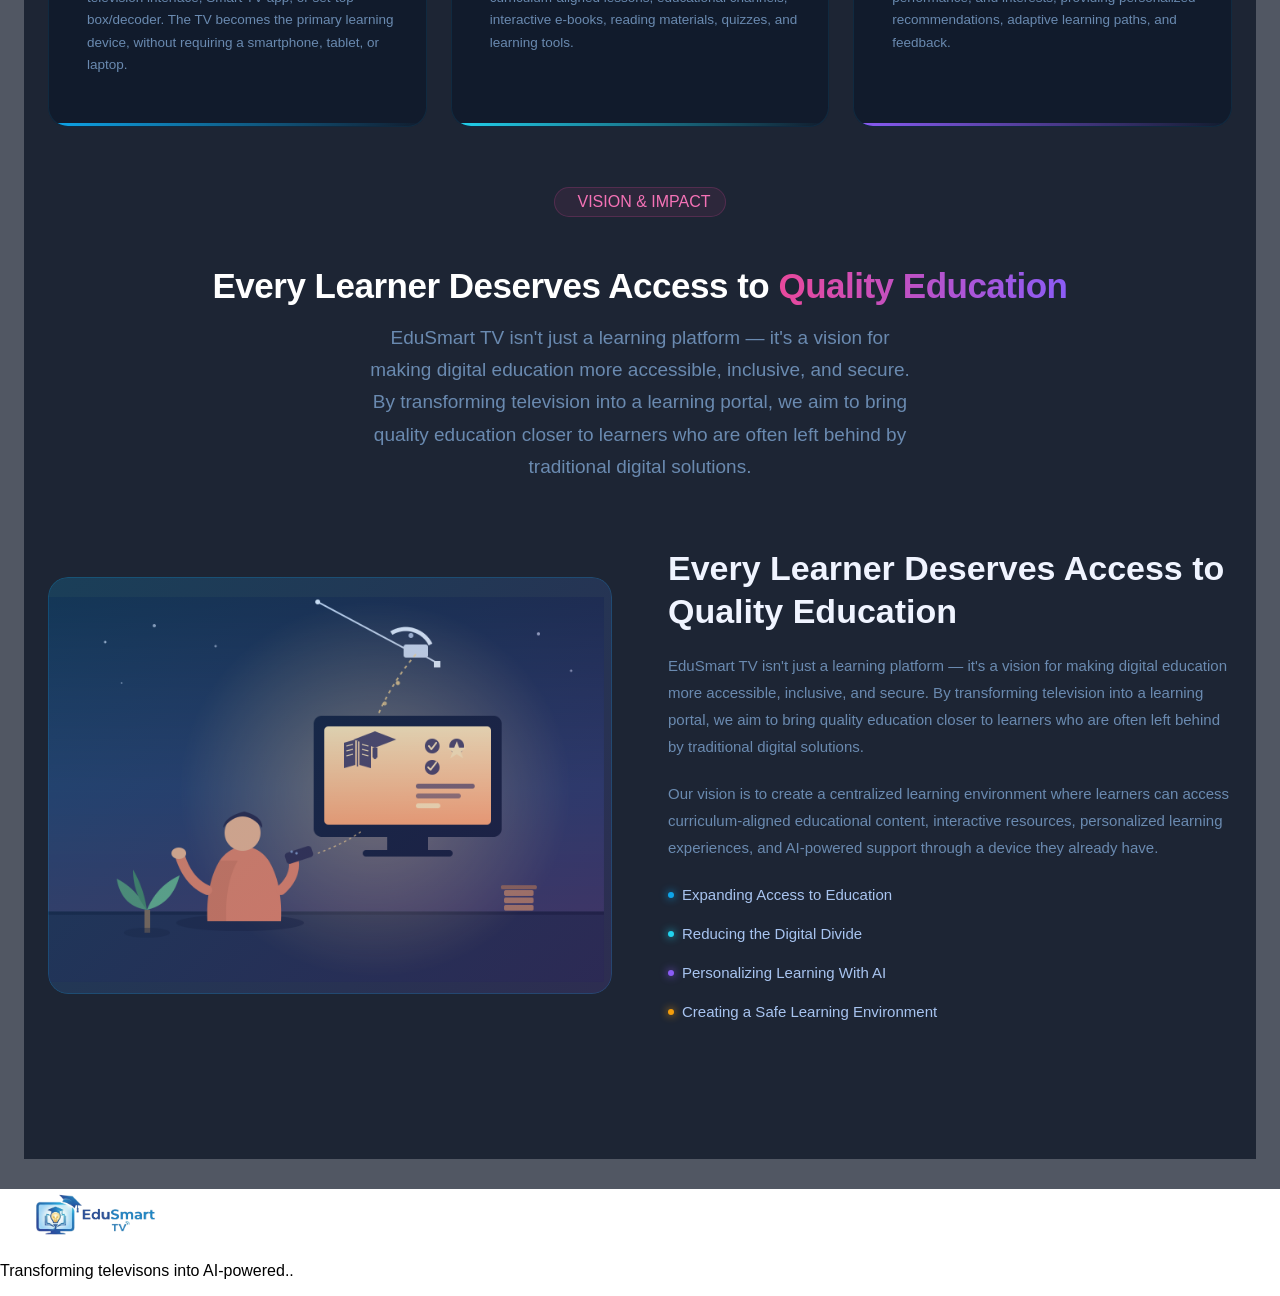
==== commit cc298309: "Added the footer" ====
--- a/index.html
+++ b/index.html
@@ -267,5 +267,14 @@
     </div>
 </section>
 </section>
+<footer>
+    <div></div>
+    <div class="footer-container">
+         <div class="logo">
+        <img src="Photos/logo.png"alt="icon">
+         </div>
+         <p>Transforming televisons into AI-powered..</p>
+    </div>
+</footer>
 </body>
 </html>
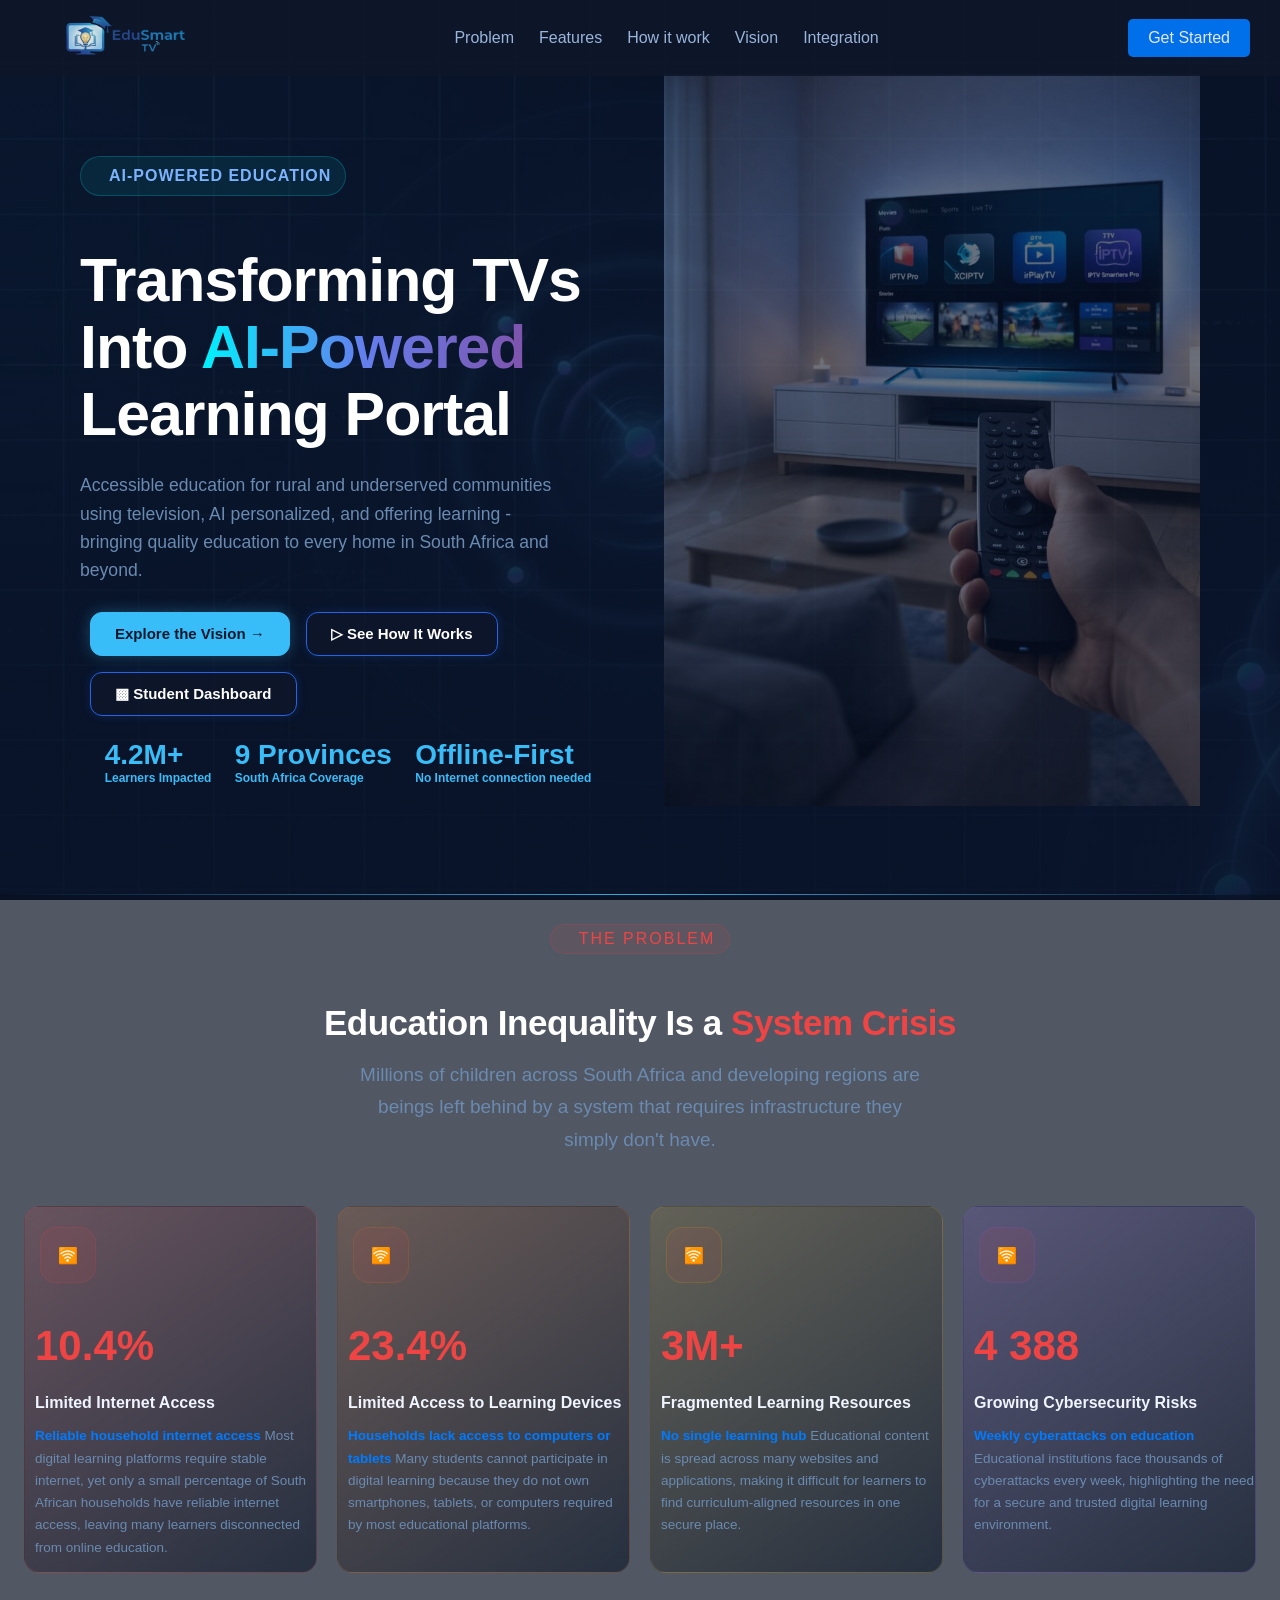
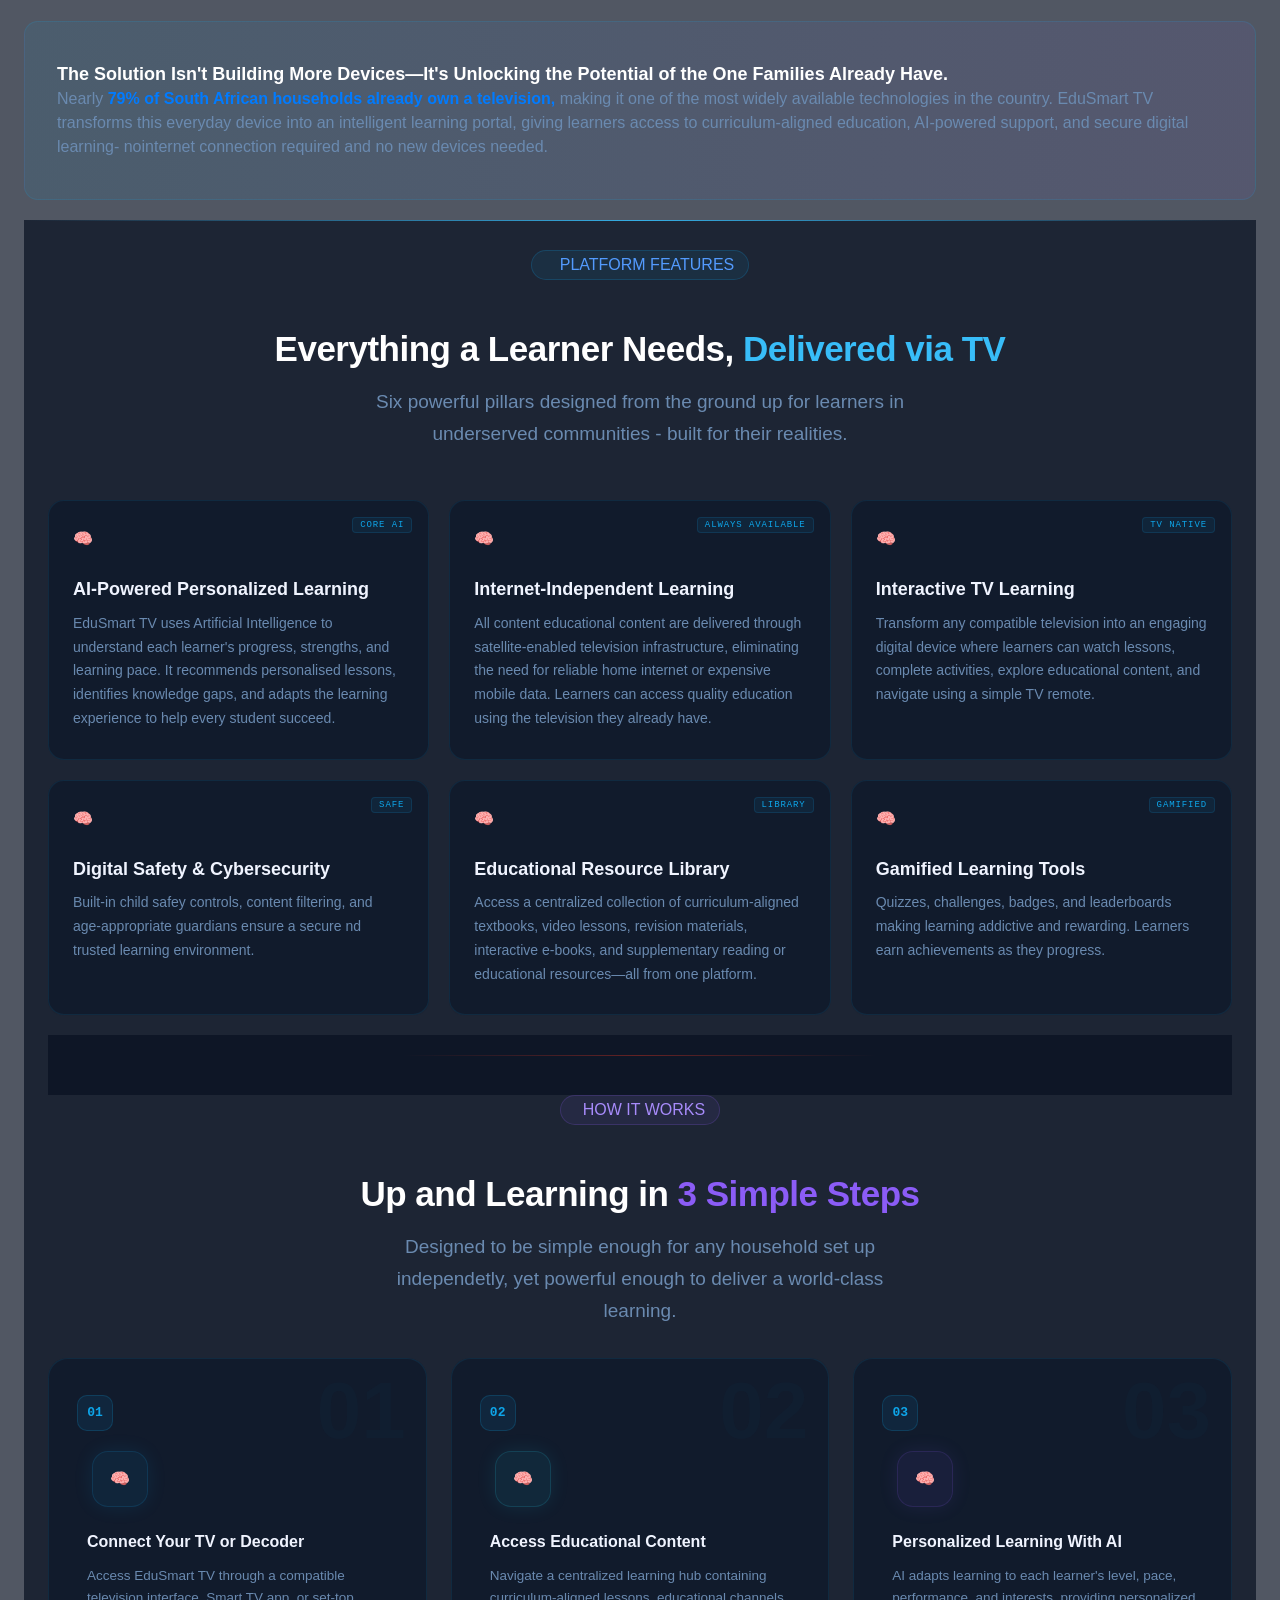
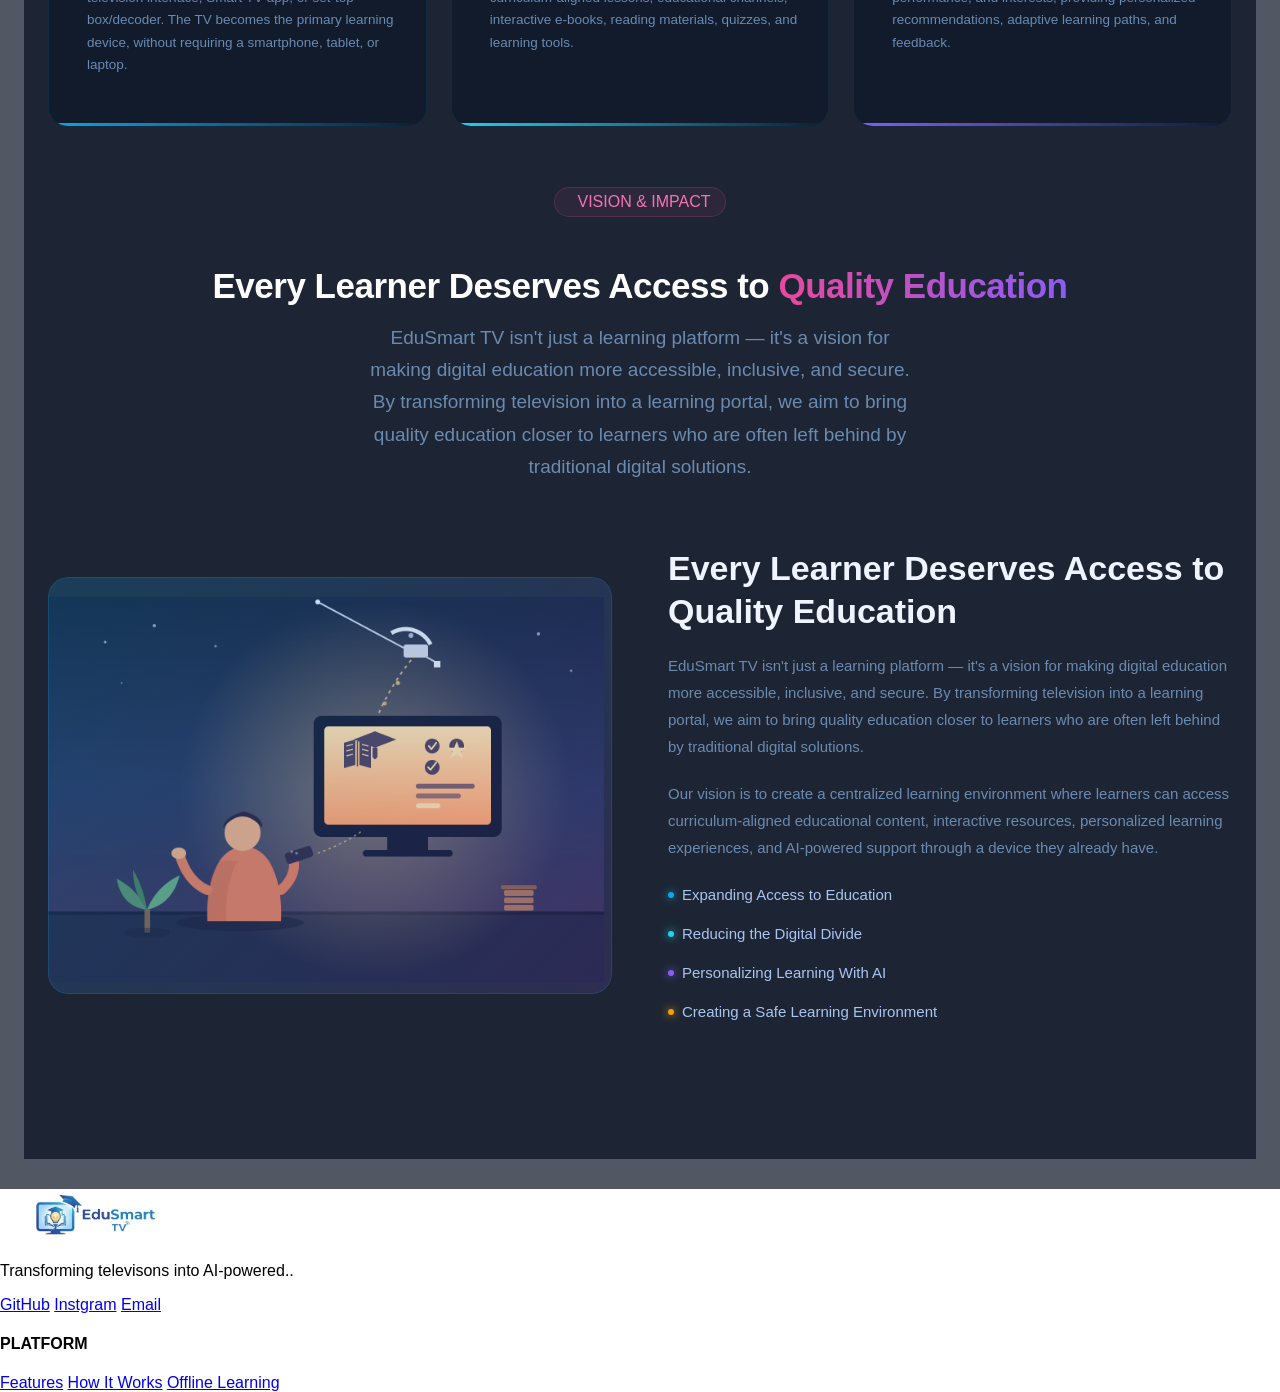
==== commit 8b39b1d3: "Added features on footer" ====
--- a/index.html
+++ b/index.html
@@ -274,6 +274,17 @@
         <img src="Photos/logo.png"alt="icon">
          </div>
          <p>Transforming televisons into AI-powered..</p>
+         <div class="socials">
+            <a href="#">GitHub</a>
+            <a href="#">Instgram</a>
+            <a href="#">Email</a>
+         </div>
+         <div class="platforms">
+            <h4>PLATFORM</h4>
+            <a href="#">Features</a>
+            <a href="#">How It Works</a>
+            <a href="#">Offline Learning</a>
+         </div>
     </div>
 </footer>
 </body>
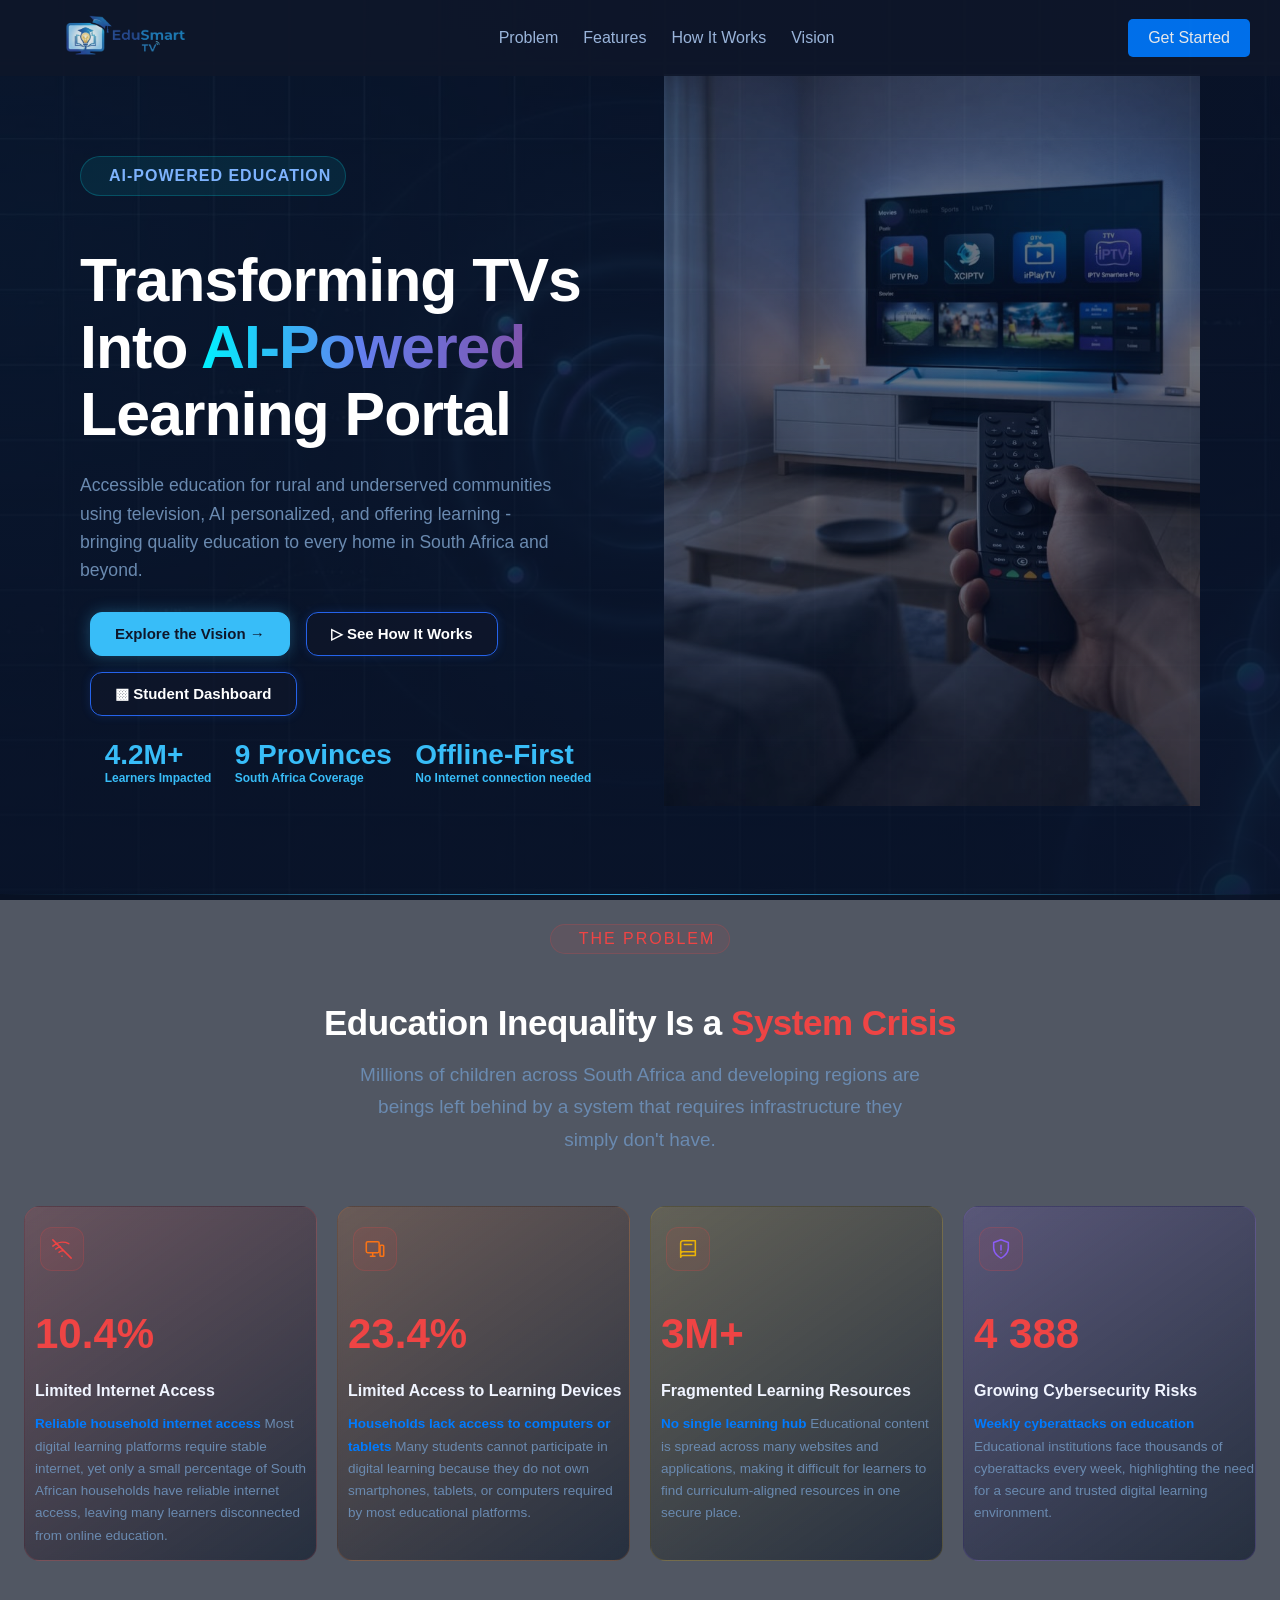
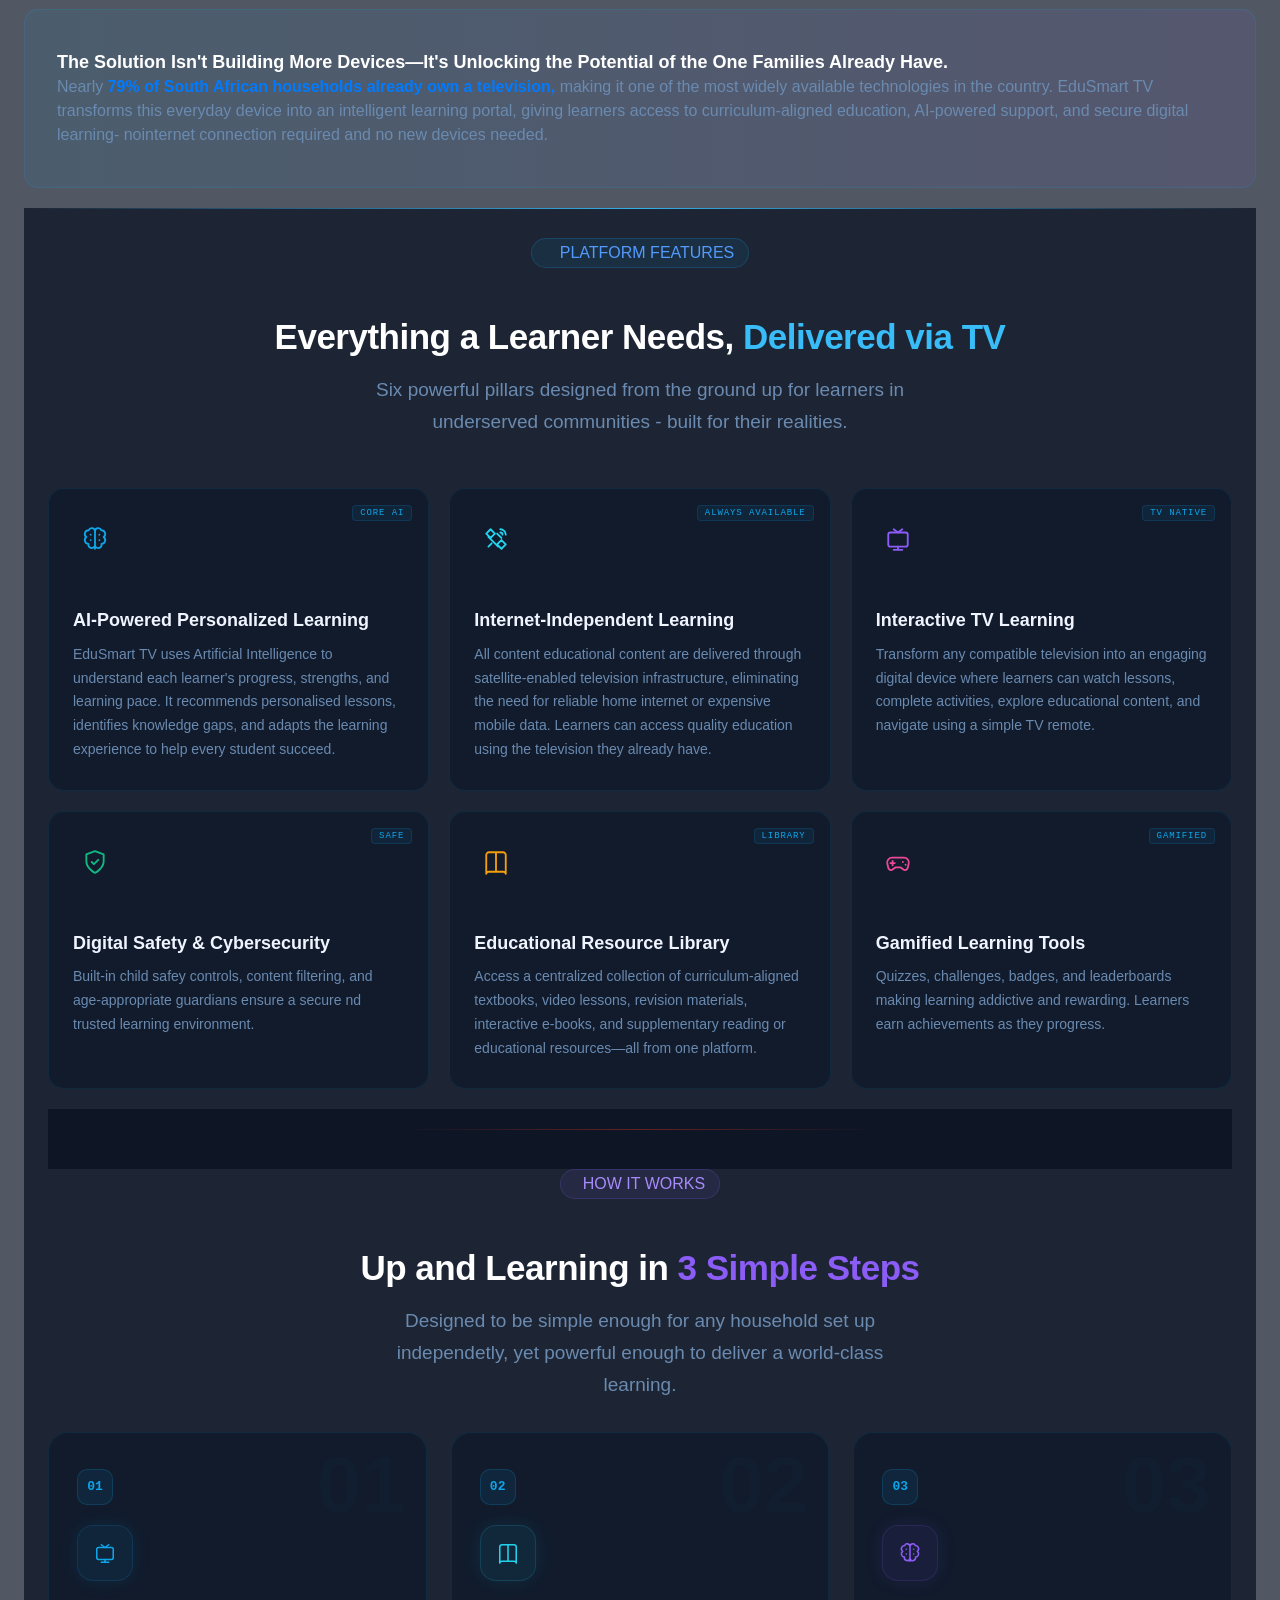
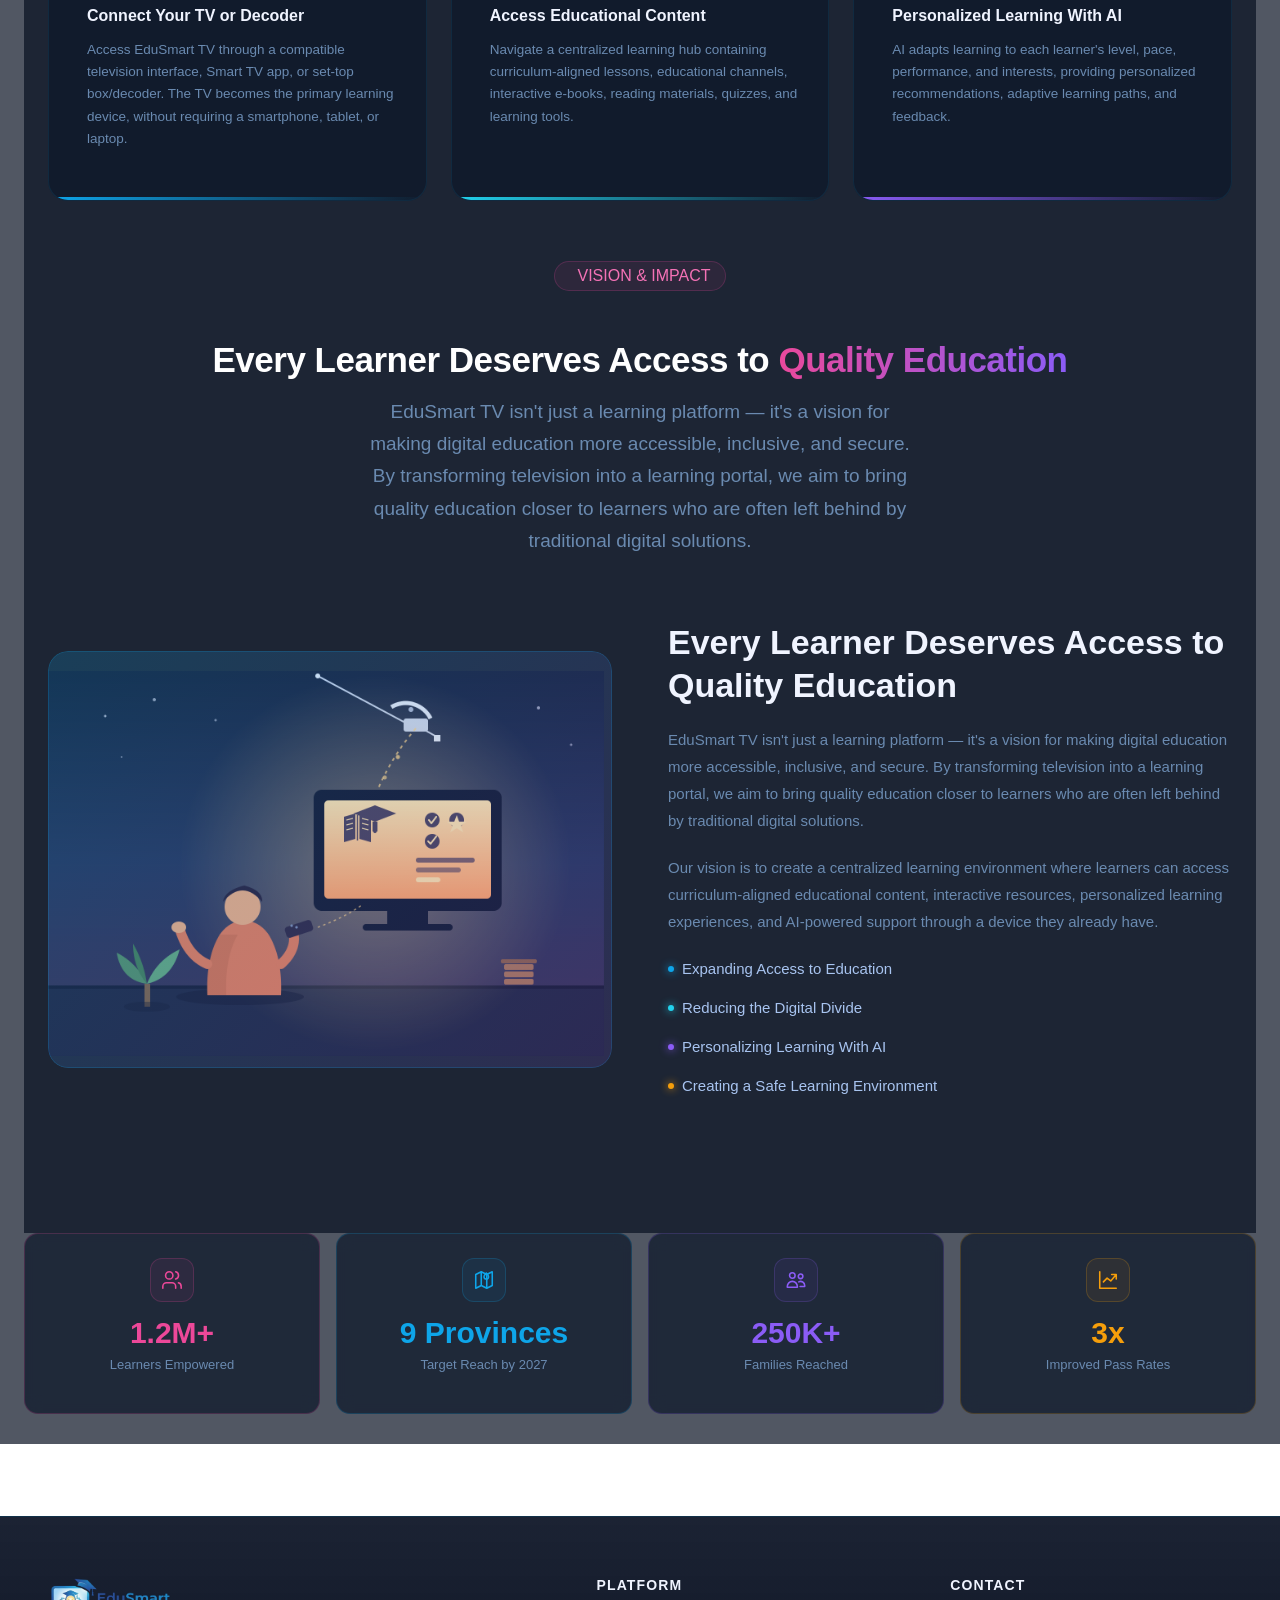
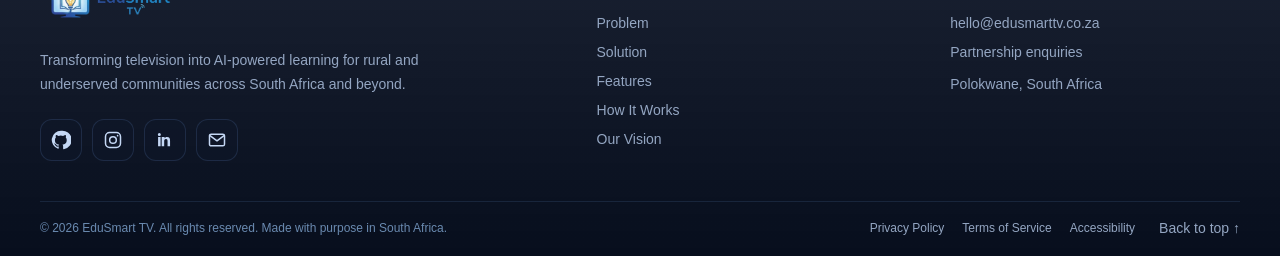
==== commit 2fb8ab4f: "Added footer and icons" ====
--- a/index.html
+++ b/index.html
@@ -7,22 +7,74 @@
     <title>Landing page</title>
 </head>
 <body>
+<svg class="icon-sprite" xmlns="http://www.w3.org/2000/svg" aria-hidden="true">
+    <symbol id="icon-wifi-off" viewBox="0 0 24 24">
+        <path d="M2 8.8a16 16 0 0 1 17.4-2.7M5.2 12a11 11 0 0 1 5-2.5M8.8 15.6a5.8 5.8 0 0 1 4.1-1.6M2 2l20 20M12 20h.01"/>
+    </symbol>
+    <symbol id="icon-devices" viewBox="0 0 24 24">
+        <rect x="2.5" y="4" width="14" height="12" rx="1.5"/>
+        <path d="M7 20h5M9.5 16v4"/>
+        <rect x="17.5" y="8" width="4" height="12" rx="1"/>
+    </symbol>
+    <symbol id="icon-books" viewBox="0 0 24 24">
+        <path d="M4 5.5A2.5 2.5 0 0 1 6.5 3H20v16H6.5A2.5 2.5 0 0 0 4 21V5.5ZM4 17.5A2.5 2.5 0 0 1 6.5 15H20M8 7h8"/>
+    </symbol>
+    <symbol id="icon-shield-alert" viewBox="0 0 24 24">
+        <path d="M12 22s8-4 8-11V5l-8-3-8 3v6c0 7 8 11 8 11Z"/>
+        <path d="M12 8v5M12 16h.01"/>
+    </symbol>
+    <symbol id="icon-brain" viewBox="0 0 24 24">
+        <path d="M12 18V5a3 3 0 0 0-5.8-1.1A3.5 3.5 0 0 0 4 10.2 3.5 3.5 0 0 0 6 16.5 3 3 0 0 0 12 18ZM12 18V5a3 3 0 0 1 5.8-1.1 3.5 3.5 0 0 1 2.2 6.3 3.5 3.5 0 0 1-2 6.3A3 3 0 0 1 12 18ZM8 8v.01M16 8v.01M8 13v.01M16 13v.01M12 21v-3"/>
+    </symbol>
+    <symbol id="icon-satellite" viewBox="0 0 24 24">
+        <path d="m13 7 4 4M8 16l-3 3M5 10l9 9M3 7l4-4 4 4-4 4-4-4ZM13 17l4-4 4 4-4 4-4-4ZM16 3a5 5 0 0 1 5 5M16 6a2 2 0 0 1 2 2"/>
+    </symbol>
+    <symbol id="icon-tv" viewBox="0 0 24 24">
+        <rect x="3" y="6" width="18" height="13" rx="2"/>
+        <path d="m8 3 4 3 4-3M8 22h8M12 19v3"/>
+    </symbol>
+    <symbol id="icon-shield-check" viewBox="0 0 24 24">
+        <path d="M12 22s8-4 8-11V5l-8-3-8 3v6c0 7 8 11 8 11Z"/>
+        <path d="m9 12 2 2 4-4"/>
+    </symbol>
+    <symbol id="icon-book-open" viewBox="0 0 24 24">
+        <path d="M12 7v14M3 5.5A2.5 2.5 0 0 1 5.5 3H12v18H5.5A2.5 2.5 0 0 0 3 23V5.5ZM21 5.5A2.5 2.5 0 0 0 18.5 3H12v18h6.5A2.5 2.5 0 0 1 21 23V5.5Z"/>
+    </symbol>
+    <symbol id="icon-gamepad" viewBox="0 0 24 24">
+        <path d="M6.5 8h11a4.5 4.5 0 0 1 4.4 5.5l-1 4A2.5 2.5 0 0 1 17 19l-2.5-2h-5L7 19a2.5 2.5 0 0 1-3.9-1.5l-1-4A4.5 4.5 0 0 1 6.5 8Z"/>
+        <path d="M7 11v4M5 13h4M16.5 12h.01M19 14.5h.01"/>
+    </symbol>
+    <symbol id="icon-users" viewBox="0 0 24 24">
+        <path d="M16 21v-2a4 4 0 0 0-4-4H6a4 4 0 0 0-4 4v2M9 11a4 4 0 1 0 0-8 4 4 0 0 0 0 8ZM22 21v-2a4 4 0 0 0-3-3.9M16 3.1a4 4 0 0 1 0 7.8"/>
+    </symbol>
+    <symbol id="icon-map" viewBox="0 0 24 24">
+        <path d="m3 6 6-3 6 3 6-3v15l-6 3-6-3-6 3V6ZM9 3v15M15 6v15"/>
+        <path d="M12 8.5a2.5 2.5 0 1 0 5 0c0-1.4-2.5-4-2.5-4s-2.5 2.6-2.5 4Z"/>
+    </symbol>
+    <symbol id="icon-family" viewBox="0 0 24 24">
+        <circle cx="8" cy="7" r="3"/>
+        <circle cx="17" cy="8" r="2.5"/>
+        <path d="M2.5 20v-1a5.5 5.5 0 0 1 11 0v1h-11ZM15 14a4.5 4.5 0 0 1 6.5 4v1h-5"/>
+    </symbol>
+    <symbol id="icon-chart" viewBox="0 0 24 24">
+        <path d="M3 3v18h18M7 14l4-4 4 3 6-7M16 6h5v5"/>
+    </symbol>
+</svg>
 <header>
     <div class="logo">
         <img src="Photos/logo.png"alt="icon">
     </div>
     <nav>
         <ul class="first-nav">
-            <li><a href="#" class="linking">Problem</a></li>
-            <li><a href="#" class="linking">Features</a></li>
-            <li><a href="#" class="linking">How it work</a></li>
-            <li><a href="#" class="linking">Vision</a></li>
-            <li><a href="#" class="linking">Integration</a></li>
+            <li><a href="#problem" class="linking">Problem</a></li>
+            <li><a href="#features" class="linking">Features</a></li>
+            <li><a href="#how-it-works" class="linking">How It Works</a></li>
+            <li><a href="#vision" class="linking">Vision</a></li>
         </ul>
     </nav>
-    <a href="#" class="btn-in">Get Started</a>
+    <a href="#features" class="btn-in">Get Started</a>
 </header>
-<section class="section1">
+<section class="section1" id="top">
     <div class="hero-left">
     <div class="badge">
         <span class="badge-dot"></span>
@@ -70,7 +122,7 @@
 </section>
 <hr>
 
-<section class="section2">
+<section class="section2" id="problem">
     <div class="badge2">
         <span class="badge-dot2"></span>
         THE PROBLEM
@@ -81,7 +133,7 @@
     </p>
     <div class="category-grid">
         <div class="category-card first">
-            <div class="icons oneIcon">🛜</div>
+            <div class="icons oneIcon"><svg class="icon-svg" aria-hidden="true"><use href="#icon-wifi-off"/></svg></div>
             <h3 class="percent">10.4%</h3>
             <h5 class="point">Limited Internet Access</h5>
             <p class="details"><strong>Reliable household internet access</strong>
@@ -89,7 +141,7 @@
                 leaving many learners disconnected from online education.</p>
         </div>
         <div class="category-card second">
-            <div class="icons twoIcon">🛜</div>
+            <div class="icons twoIcon"><svg class="icon-svg" aria-hidden="true"><use href="#icon-devices"/></svg></div>
             <h3 class="percent">23.4%</h3>
             <h5 class="point">Limited Access to Learning Devices</h5>
             <p class="details"><strong>Households lack access to computers or tablets</strong>
@@ -97,7 +149,7 @@
             or computers required by most educational platforms.</p>
         </div>
         <div class="category-card third">
-            <div class="icons threeIcon">🛜</div>
+            <div class="icons threeIcon"><svg class="icon-svg" aria-hidden="true"><use href="#icon-books"/></svg></div>
             <h3 class="percent">3M+</h3>
             <h5 class="point">Fragmented Learning Resources</h5>
             <p class="details"><strong>No single learning hub</strong>
@@ -105,7 +157,7 @@
             find curriculum-aligned resources in one secure place.</p>
         </div>
         <div class="category-card fourth">
-            <div class="icons fourIcon">🛜</div>
+            <div class="icons fourIcon"><svg class="icon-svg" aria-hidden="true"><use href="#icon-shield-alert"/></svg></div>
             <h3 class="percent">4 388</h3>
             <h5 class="point">Growing Cybersecurity Risks</h5>
             <p class="details"><strong>Weekly cyberattacks on education</strong>
@@ -113,7 +165,7 @@
             trusted digital learning environment.</p>
         </div>
     </div>
-    <div class="opp">
+    <div class="opp" id="solution">
         <p class="phrasing"><span class="par2">The Solution Isn't Building More Devices—It's Unlocking the Potential of the One Families Already Have.</span>
             <br>
         Nearly <strong>79% of South African households already own a television,</strong> making it one of the most widely available technologies in the country. 
@@ -123,7 +175,7 @@
 
 <hr>
 
-<section class="section2 part2">
+<section class="section2 part2" id="features">
     
     <div class="badge3">
         <span class="badge-dot3"></span>
@@ -136,7 +188,7 @@
     <div class="category-grid2 grd2">
         <div class="card one">
             <div class="feature">CORE AI</div>
-            <div class="card-icon">🧠</div>
+            <div class="card-icon"><svg class="icon-svg" aria-hidden="true"><use href="#icon-brain"/></svg></div>
             <h5 class="card-point">AI-Powered Personalized Learning</h5>
             <p class="card-details">EduSmart TV uses Artificial Intelligence to understand each learner's progress, strengths, and learning pace. 
                 It recommends personalised lessons, identifies knowledge gaps, and adapts the learning experience to help every student succeed.</p>
@@ -144,7 +196,7 @@
         </div>
         <div class="card two">
             <div class="feature">ALWAYS AVAILABLE</div>
-            <div class="card-icon">🧠</div>
+            <div class="card-icon"><svg class="icon-svg" aria-hidden="true"><use href="#icon-satellite"/></svg></div>
             <h5 class="card-point">Internet-Independent Learning</h5>
             <p class="card-details">All content educational content are delivered through satellite-enabled television infrastructure, eliminating the need for 
                 reliable home internet or expensive mobile data. Learners can access quality education using the television they already have.</p>
@@ -152,7 +204,7 @@
         </div>
         <div class="card three">
             <div class="feature">TV NATIVE</div>
-            <div class="card-icon">🧠</div>
+            <div class="card-icon"><svg class="icon-svg" aria-hidden="true"><use href="#icon-tv"/></svg></div>
             <h5 class="card-point">Interactive TV Learning</h5>
             <p class="card-details">Transform any compatible television into an engaging digital device where learners can watch lessons, 
                 complete activities, explore educational content, and navigate using a simple TV remote.</p>
@@ -160,7 +212,7 @@
         </div>
         <div class="card four">
             <div class="feature">SAFE</div>
-            <div class="card-icon">🧠</div>
+            <div class="card-icon"><svg class="icon-svg" aria-hidden="true"><use href="#icon-shield-check"/></svg></div>
             <h5 class="card-point">Digital Safety & Cybersecurity</h5>
             <p class="card-details">Built-in child safey controls, content filtering, and age-appropriate guardians
                 ensure a secure nd trusted learning environment.
@@ -169,7 +221,7 @@
         </div>
         <div class="card five">
             <div class="feature">LIBRARY</div>
-            <div class="card-icon">🧠</div>
+            <div class="card-icon"><svg class="icon-svg" aria-hidden="true"><use href="#icon-book-open"/></svg></div>
             <h5 class="card-point">Educational Resource Library</h5>
             <p class="card-details">Access a centralized collection of curriculum-aligned textbooks, video lessons, 
                 revision materials, interactive e-books, and supplementary reading or educational resources—all from one platform.</p>
@@ -177,7 +229,7 @@
             </div>
         <div class="card six">
             <div class="feature">GAMIFIED</div>
-            <div class="card-icon">🧠</div>
+            <div class="card-icon"><svg class="icon-svg" aria-hidden="true"><use href="#icon-gamepad"/></svg></div>
             <h5 class="card-point">Gamified Learning Tools</h5>
             <p class="card-details">Quizzes, challenges, badges, and leaderboards making learning addictive and rewarding.
                 Learners earn achievements as they progress.
@@ -191,7 +243,7 @@
 
 <section class="section3">
   </section>  
-    <div class="badge4">
+    <div class="badge4" id="how-it-works">
         <span class="badge-dot4"></span>
         HOW IT WORKS
     </div>
@@ -203,7 +255,7 @@
         <div class="work">
             <div class="invisible">01</div>
             <div class="number">01</div>
-            <div class="icons ones">🧠</div>
+            <div class="icons ones"><svg class="icon-svg" aria-hidden="true"><use href="#icon-tv"/></svg></div>
             <h5 class="point">Connect Your TV or Decoder</h5>
             <p class="details">Access EduSmart TV through a compatible television interface, Smart TV app, or set-top box/decoder. 
                 The TV becomes the primary learning device, without requiring a smartphone, tablet, or laptop.</p>
@@ -213,7 +265,7 @@
         <div class="work">
             <div class="invisible">02</div>
             <div class="number">02</div>
-            <div class="icons twos">🧠</div>
+            <div class="icons twos"><svg class="icon-svg" aria-hidden="true"><use href="#icon-book-open"/></svg></div>
             <h5 class="point">Access Educational Content</h5>
             <p class="details">Navigate a centralized learning hub containing curriculum-aligned lessons, educational channels, 
                 interactive e-books, reading materials, quizzes, and learning tools.</p>
@@ -223,7 +275,7 @@
         <div class="work">
             <div class="invisible">03</div>
             <div class="number">03</div>
-            <div class="icons threes">🧠</div>
+            <div class="icons threes"><svg class="icon-svg" aria-hidden="true"><use href="#icon-brain"/></svg></div>
             <h5 class="point">Personalized Learning With AI</h5>
             <p class="details">AI adapts learning to each learner's level, pace, performance, and interests, providing personalized recommendations, adaptive 
                 learning paths, and feedback.</p>
@@ -232,7 +284,7 @@
 
 </section>
 
-<section class="section4">
+<section class="section4" id="vision">
     <div class="badge5">
         <span class="badge-dot5"></span>
         VISION & IMPACT
@@ -266,25 +318,85 @@
         </div>
     </div>
 </section>
+<section class="vision">
+        <div class="blocks1">
+            <div class="metric-icon"><svg class="icon-svg" aria-hidden="true"><use href="#icon-users"/></svg></div>
+            <div class="percent-number">1.2M+</div>
+            <p class="details">Learners Empowered</p>
+        </div>
+        <div class="blocks">
+            <div class="metric-icon"><svg class="icon-svg" aria-hidden="true"><use href="#icon-map"/></svg></div>
+            <div class="percent-number">9 Provinces</div>
+            <p class="details">Target Reach by 2027</p>
+        </div>
+        <div class="blocks">
+            <div class="metric-icon"><svg class="icon-svg" aria-hidden="true"><use href="#icon-family"/></svg></div>
+            <div class="percent-number">250K+</div>
+            <p class="details">Families Reached</p>
+        </div>
+        <div class="blocks">
+            <div class="metric-icon"><svg class="icon-svg" aria-hidden="true"><use href="#icon-chart"/></svg></div>
+            <div class="percent-number">3x</div>
+            <p class="details">Improved Pass Rates</p>
+        </div>
 </section>
-<footer>
-    <div></div>
+</section>
+<footer class="site-footer">
     <div class="footer-container">
-         <div class="logo">
-        <img src="Photos/logo.png"alt="icon">
-         </div>
-         <p>Transforming televisons into AI-powered..</p>
-         <div class="socials">
-            <a href="#">GitHub</a>
-            <a href="#">Instgram</a>
-            <a href="#">Email</a>
-         </div>
-         <div class="platforms">
-            <h4>PLATFORM</h4>
-            <a href="#">Features</a>
-            <a href="#">How It Works</a>
-            <a href="#">Offline Learning</a>
-         </div>
+        <div class="footer-brand">
+            <a class="footer-logo" href="#top" aria-label="EduSmart TV home">
+                <img src="Photos/logo.png" alt="EduSmart TV">
+            </a>
+            <p>Transforming television into AI-powered learning for rural and underserved communities across South Africa and beyond.</p>
+            <div class="footer-socials" aria-label="Social media and email">
+                <a href="https://github.com" target="_blank" rel="noopener noreferrer" aria-label="GitHub (opens in a new tab)" title="GitHub">
+                    <svg viewBox="0 0 24 24" aria-hidden="true">
+                        <path d="M12 .9a11.1 11.1 0 0 0-3.51 21.63c.56.1.76-.24.76-.54v-2.08c-3.1.67-3.76-1.32-3.76-1.32-.5-1.29-1.24-1.63-1.24-1.63-1.01-.69.08-.68.08-.68 1.12.08 1.71 1.15 1.71 1.15 1 .1.59 1.97 3.03 1.42.1-.72.39-1.21.7-1.49-2.47-.28-5.06-1.24-5.06-5.5 0-1.22.44-2.21 1.15-2.99-.12-.28-.5-1.42.11-2.95 0 0 .94-.3 3.05 1.14a10.6 10.6 0 0 1 5.55 0c2.11-1.44 3.04-1.14 3.04-1.14.61 1.53.23 2.67.11 2.95.72.78 1.15 1.77 1.15 2.99 0 4.27-2.6 5.21-5.08 5.49.4.35.75 1.02.75 2.06v3.08c0 .3.2.65.77.54A11.1 11.1 0 0 0 12 .9Z"/>
+                    </svg>
+                </a>
+                <a href="https://www.instagram.com" target="_blank" rel="noopener noreferrer" aria-label="Instagram (opens in a new tab)" title="Instagram">
+                    <svg viewBox="0 0 24 24" aria-hidden="true">
+                        <rect x="3" y="3" width="18" height="18" rx="5"/>
+                        <circle cx="12" cy="12" r="4"/>
+                        <circle class="instagram-flash" cx="17.5" cy="6.8" r="1"/>
+                    </svg>
+                </a>
+                <a href="https://www.linkedin.com" target="_blank" rel="noopener noreferrer" aria-label="LinkedIn (opens in a new tab)" title="LinkedIn">
+                    <svg viewBox="0 0 24 24" aria-hidden="true">
+                        <path d="M5.2 3.5a1.8 1.8 0 1 1 0 3.6 1.8 1.8 0 0 1 0-3.6ZM3.7 8.5h3v11h-3v-11Zm4.9 0h2.9V10h.04c.4-.76 1.4-1.56 2.88-1.56 3.08 0 3.65 2.03 3.65 4.67v6.39h-3v-5.67c0-1.35-.03-3.08-1.88-3.08-1.88 0-2.17 1.47-2.17 2.98v5.77h-3v-11Z"/>
+                    </svg>
+                </a>
+                <a href="mailto:hello@edusmarttv.co.za" aria-label="Email hello@edusmarttv.co.za" title="Email">
+                    <svg viewBox="0 0 24 24" aria-hidden="true">
+                        <rect x="3" y="5" width="18" height="14" rx="2"/>
+                        <path d="m4 7 8 6 8-6"/>
+                    </svg>
+                </a>
+            </div>
+        </div>
+        <nav class="footer-column" aria-label="Footer navigation">
+            <h2>Platform</h2>
+            <a href="#problem">Problem</a>
+            <a href="#solution">Solution</a>
+            <a href="#features">Features</a>
+            <a href="#how-it-works">How It Works</a>
+            <a href="#vision">Our Vision</a>
+        </nav>
+        <div class="footer-column">
+            <h2>Contact</h2>
+            <a href="mailto:hello@edusmarttv.co.za">hello@edusmarttv.co.za</a>
+            <a href="mailto:partners@edusmarttv.co.za">Partnership enquiries</a>
+            <p>Polokwane, South Africa</p>
+        </div>
+    </div>
+    <div class="footer-bottom">
+        <p>&copy; 2026 EduSmart TV. All rights reserved. Made with purpose in South Africa.</p>
+        <div class="footer-legal" aria-label="Legal information">
+            <span>Privacy Policy</span>
+            <span>Terms of Service</span>
+            <span>Accessibility</span>
+        </div>
+        <a href="#top">Back to top &uarr;</a>
     </div>
 </footer>
 </body>
--- a/style/index.css
+++ b/style/index.css
@@ -1,5 +1,9 @@
 *{
     box-sizing: border-box;
+}
+
+html{
+    scroll-behavior: smooth;
 }
 
 body{
@@ -30,6 +34,13 @@
     background: #0f172a;
     border-bottom-color: #7db2fd;
     opacity: 0.9;
+}
+
+#problem,
+#features,
+#how-it-works,
+#vision{
+    scroll-margin-top: 100px;
 }
 
 .logo{
@@ -341,7 +352,7 @@
     box-shadow: none;
 }
 
-.icons{
+.category-card .icons{
     width: 44px;
     height: 44px;
     border-radius: 12px;
@@ -356,21 +367,25 @@
 }
 
 .oneIcon{
+    color: rgb(239, 68, 68);
     background: linear-gradient(145deg, rgba(239, 68, 68, 0.15) 0%);
     border: 1px solid rgba(239, 68, 68, 0.145);
 }
 
 .twoIcon{
+    color: rgb(249, 115, 22);
     background: linear-gradient(145deg, rgba(249, 115, 22, 0.15) 0%);
     border: 1px solid rgba(249, 115, 22, 0.145);
 }
 
 .threeIcon{
+    color: rgb(234, 179, 8);
     background: linear-gradient(145deg, rgba(234, 179, 8, 0.12) 0%);
     border: 1px solid rgba(234, 179, 8, 0.145);
 }
 
 .fourIcon{
+    color: rgb(139, 92, 246);
     background: linear-gradient(145deg, rgba(139, 92, 246, 0.15) 0%);
     border: 1px solid rgba(139, 92, 246, 0.145);
 }
@@ -569,8 +584,37 @@
     padding: 2px 7px;
 }
 
+.icon-sprite{
+    position: absolute;
+    width: 0;
+    height: 0;
+    overflow: hidden;
+}
+
+.icon-svg{
+    display: block;
+    width: 22px;
+    height: 22px;
+    fill: none;
+    stroke: currentColor;
+    stroke-width: 1.7;
+    stroke-linecap: round;
+    stroke-linejoin: round;
+}
+
 .card-icon{
-
+    display: flex;
+    align-items: center;
+    justify-content: center;
+    width: 44px;
+    height: 44px;
+    margin-bottom: 18px;
+    color: var(--card-accent);
+}
+
+.card-icon .icon-svg{
+    width: 26px;
+    height: 26px;
 }
 
 .card-point{
@@ -828,7 +872,7 @@
     pointer-events: none;
 }
 
-.icons{
+.work .icons{
     width: 56px;
     height: 56px;
     border-radius: 16px;
@@ -840,18 +884,21 @@
 }
 
 .ones{
+    color: rgb(14, 165, 233);
     background: rgba(14, 165, 233, 0.07);
     border: 1.5px solid rgba(14, 165, 233, 0.145);
     box-shadow: rgba(14, 165, 233, 0.094) 0px 0px 20px;
 }
 
 .twos{
+    color: rgb(34, 211, 238);
     background: rgba(34, 211, 238, 0.07);
     border: 1.5px solid rgba(34, 211, 238, 0.145);
     box-shadow: rgba(34, 211, 238, 0.094) 0px 0px 20px;
 }
 
 .threes{
+    color: rgb(139, 92, 246);
     background: rgba(139, 92, 246, 0.07);
     border: 1.5px solid rgba(139, 92, 246, 0.145);
     box-shadow: rgba(139, 92, 246, 0.094) 0px 0px 20px;
@@ -1002,4 +1049,277 @@
     border: 1px solid rgba(14, 165, 233, 0.2);
     border-radius: 20px;
     pointer-events: none;
-}+}
+
+.vision{
+    display: grid;
+    grid-template-columns: repeat(auto-fit, minmax(200px, 1fr));
+    gap: 16px;
+    box-sizing: border-box;
+}
+
+.blocks,
+.blocks1{
+    background: rgba(10, 22, 40, 0.7);
+    border: 1px solid rgba(var(--card-accent), 0.2);
+    border-radius: 14px;
+    padding: 24px 20px;
+    text-align: center;
+    backdrop-filter: blur(8px);
+    transition: border-color 0.25s, color 0.25s, transform 0.25s, box-shadow 0.25s;
+    transform: translateY(0px);
+}
+
+.vision > div:nth-child(1){
+    --card-accent: 236, 72, 153;
+}
+
+.vision > div:nth-child(2){
+    --card-accent: 14, 165, 233;
+}
+
+.vision > div:nth-child(3){
+    --card-accent: 139, 92, 246;
+}
+
+.vision > div:nth-child(4){
+    --card-accent: 245, 158, 11;
+}
+
+.vision > div:hover{
+    border-color: rgb(var(--card-accent));
+    box-shadow: 0 0 8px rgba(var(--card-accent), 0.2);
+    transform: translateY(-2px);
+}
+
+.vision .metric-icon{
+    width: 44px;
+    height: 44px;
+    border-radius: 12px;
+    background: rgba(var(--card-accent), 0.07);
+    border: 1px solid rgba(var(--card-accent), 0.2);
+    display: flex;
+    align-items: center;
+    justify-content: center;
+    margin: 0px auto 16px;
+    color: rgb(var(--card-accent));
+}
+
+.vision .percent-number{
+    font-family: Outfit, sans-serif;
+    font-weight: 800;
+    font-size: 30px;
+    color: rgb(var(--card-accent));
+    line-height: 1;
+    transition: color 0.25s;
+}
+
+.vision .details{
+    font-family: Inter, sans-serif;
+    font-size: 13px;
+    color: rgb(106, 138, 176);
+    margin-top: 6px;
+    margin-left: 0;
+    text-align: center;
+    transition: color 0.25s;
+}
+
+.site-footer{
+    margin-top: 72px;
+    padding: 56px max(24px, calc((100% - 1200px) / 2)) 20px;
+    background: linear-gradient(180deg, rgba(8, 16, 34, 0.92), #070e1d);
+    border-top: 1px solid rgba(56, 189, 248, 0.2);
+}
+
+.footer-container{
+    display: grid;
+    grid-template-columns: minmax(0, 1.7fr) repeat(2, minmax(0, 1fr));
+    gap: clamp(28px, 5vw, 72px);
+    max-width: 1200px;
+    margin: 0 auto;
+    padding-bottom: 40px;
+}
+
+.footer-brand{
+    max-width: 390px;
+}
+
+.footer-logo{
+    display: inline-block;
+    margin-bottom: 16px;
+}
+
+.footer-logo img{
+    display: block;
+    width: 150px;
+    height: auto;
+}
+
+.footer-brand > p,
+.footer-column > p{
+    color: rgb(148, 166, 194);
+    font-size: 14px;
+    line-height: 1.7;
+    margin: 0;
+}
+
+.footer-socials{
+    display: flex;
+    flex-wrap: wrap;
+    gap: 10px;
+    margin-top: 22px;
+}
+
+.footer-socials > a{
+    display: inline-flex;
+    align-items: center;
+    justify-content: center;
+    width: 42px;
+    height: 42px;
+    border: 1px solid rgba(125, 178, 253, 0.14);
+    border-radius: 12px;
+    background: rgba(15, 23, 42, 0.48);
+    color: #c4d7f4;
+    transition: color 0.2s ease, border-color 0.2s ease, background-color 0.2s ease, transform 0.2s ease;
+}
+
+.footer-socials svg{
+    display: block;
+    width: 20px;
+    height: 20px;
+    fill: currentColor;
+}
+
+.footer-socials a:nth-child(2) svg,
+.footer-socials a:nth-child(4) svg{
+    fill: none;
+    stroke: currentColor;
+    stroke-width: 1.8;
+    stroke-linecap: round;
+    stroke-linejoin: round;
+}
+
+.footer-socials a:nth-child(2) .instagram-flash{
+    fill: currentColor;
+    stroke: none;
+}
+
+.footer-socials > a:hover{
+    border-color: rgba(56, 189, 248, 0.55);
+    background: rgba(56, 189, 248, 0.1);
+    color: #38bdf8;
+    transform: translateY(-2px);
+}
+
+.coming-soon{
+    color: rgb(106, 138, 176);
+    font-size: 10px;
+}
+
+.footer-column{
+    display: flex;
+    flex-direction: column;
+    align-items: flex-start;
+    gap: 13px;
+    min-width: 0;
+}
+
+.footer-column h2{
+    margin: 4px 0 9px;
+    color: #f0f4ff;
+    font-size: 14px;
+    letter-spacing: 0.08em;
+    text-transform: uppercase;
+}
+
+.footer-column a,
+.footer-bottom a{
+    color: rgb(148, 166, 194);
+    font-size: 14px;
+    text-decoration: none;
+    transition: color 0.2s ease;
+}
+
+.footer-column a:hover,
+.footer-bottom a:hover{
+    color: #38bdf8;
+}
+
+.footer-column a:focus-visible,
+.footer-bottom a:focus-visible,
+.footer-logo:focus-visible,
+.footer-socials a:focus-visible{
+    outline: 2px solid #38bdf8;
+    outline-offset: 4px;
+}
+
+.footer-bottom{
+    display: flex;
+    justify-content: space-between;
+    align-items: center;
+    flex-wrap: wrap;
+    gap: 16px 24px;
+    max-width: 1200px;
+    margin: 0 auto;
+    padding-top: 18px;
+    border-top: 1px solid rgba(125, 178, 253, 0.12);
+}
+
+.footer-bottom > p{
+    flex: 1 1 260px;
+}
+
+.footer-legal{
+    display: flex;
+    flex-wrap: wrap;
+    gap: 8px 18px;
+}
+
+.footer-legal > span{
+    display: inline-flex;
+    align-items: center;
+    gap: 6px;
+    color: rgb(148, 166, 194);
+    font-size: 12px;
+}
+
+.footer-bottom p{
+    margin: 0;
+    color: rgb(106, 138, 176);
+    font-size: 12px;
+}
+
+@media (max-width: 700px){
+    .site-footer{
+        margin-top: 48px;
+        padding: 40px 22px 18px;
+    }
+
+    .footer-container{
+        grid-template-columns: repeat(2, minmax(0, 1fr));
+        gap: 34px 24px;
+    }
+
+    .footer-brand{
+        grid-column: 1 / -1;
+    }
+}
+
+@media (max-width: 420px){
+    .footer-container{
+        grid-template-columns: 1fr;
+    }
+
+    .footer-brand{
+        grid-column: auto;
+    }
+
+    .footer-bottom{
+        align-items: flex-start;
+        flex-direction: column;
+    }
+
+    .footer-legal{
+        gap: 10px 16px;
+    }
+}
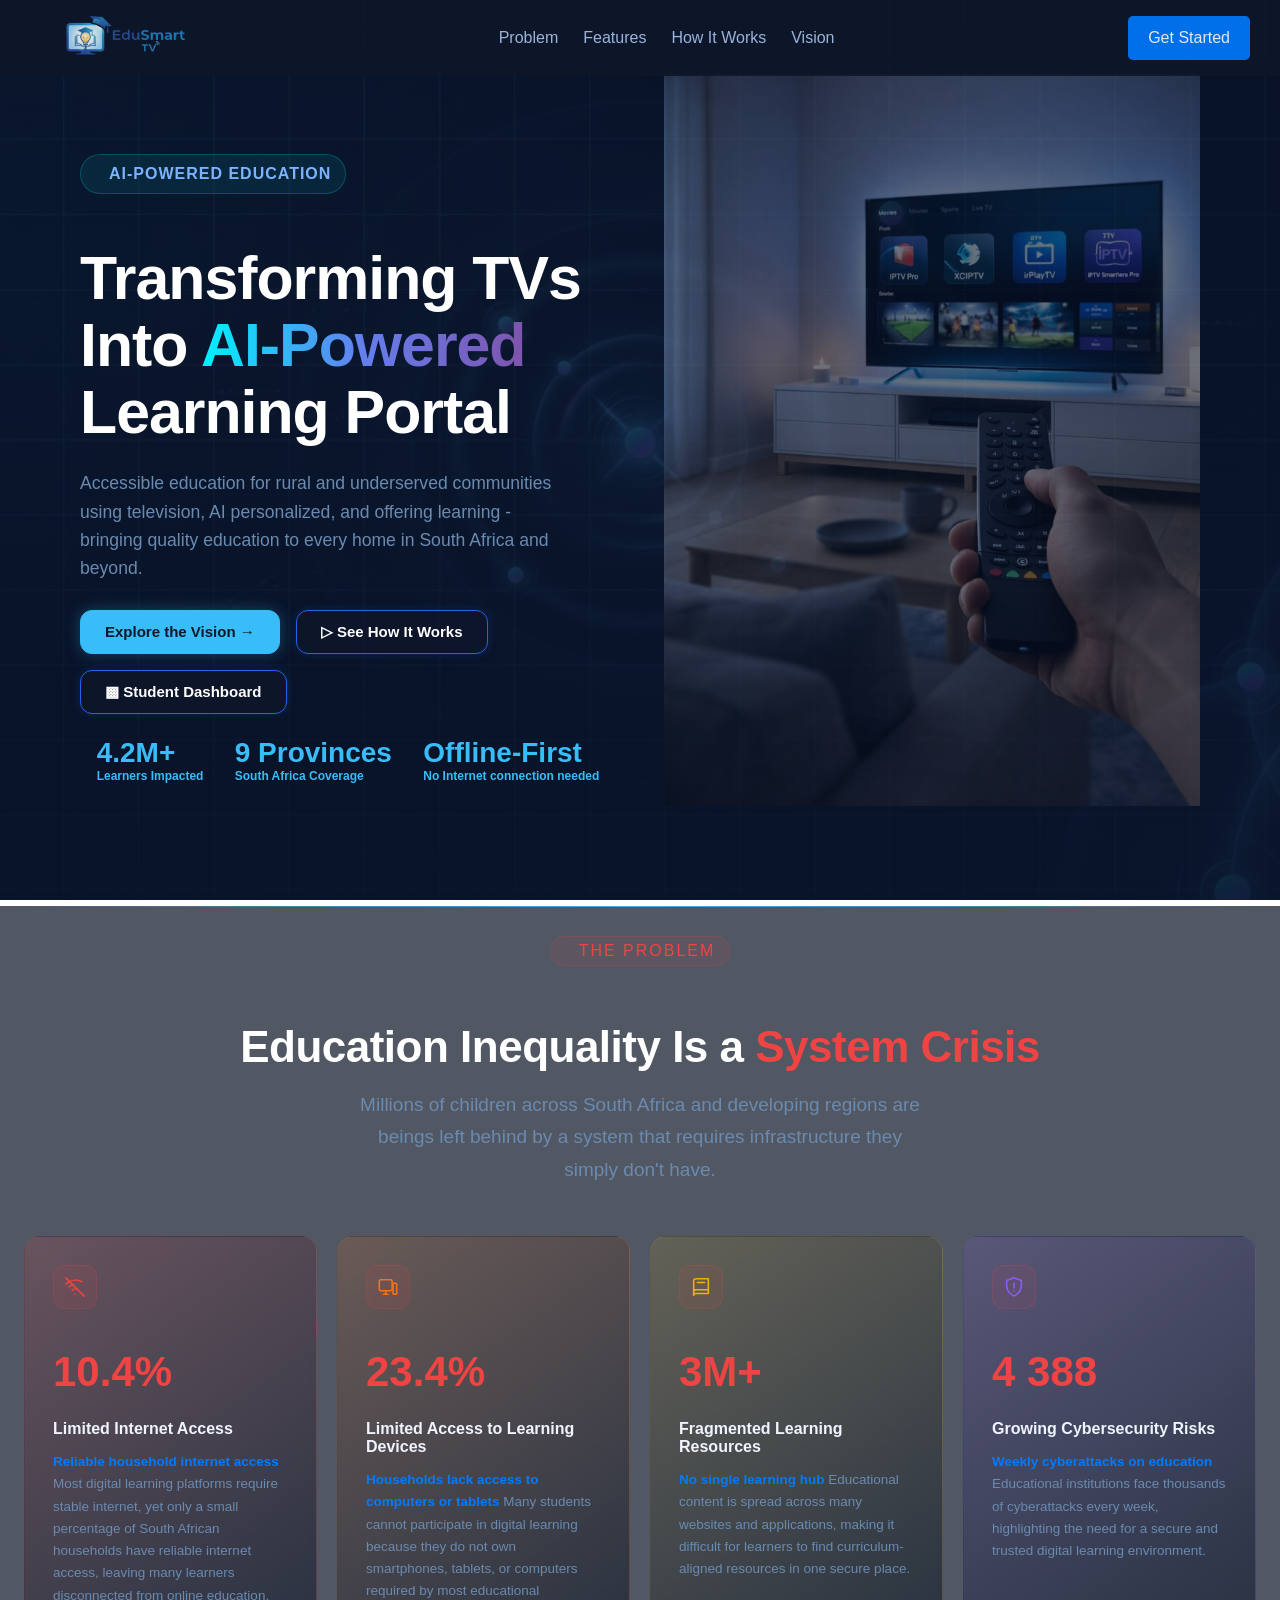
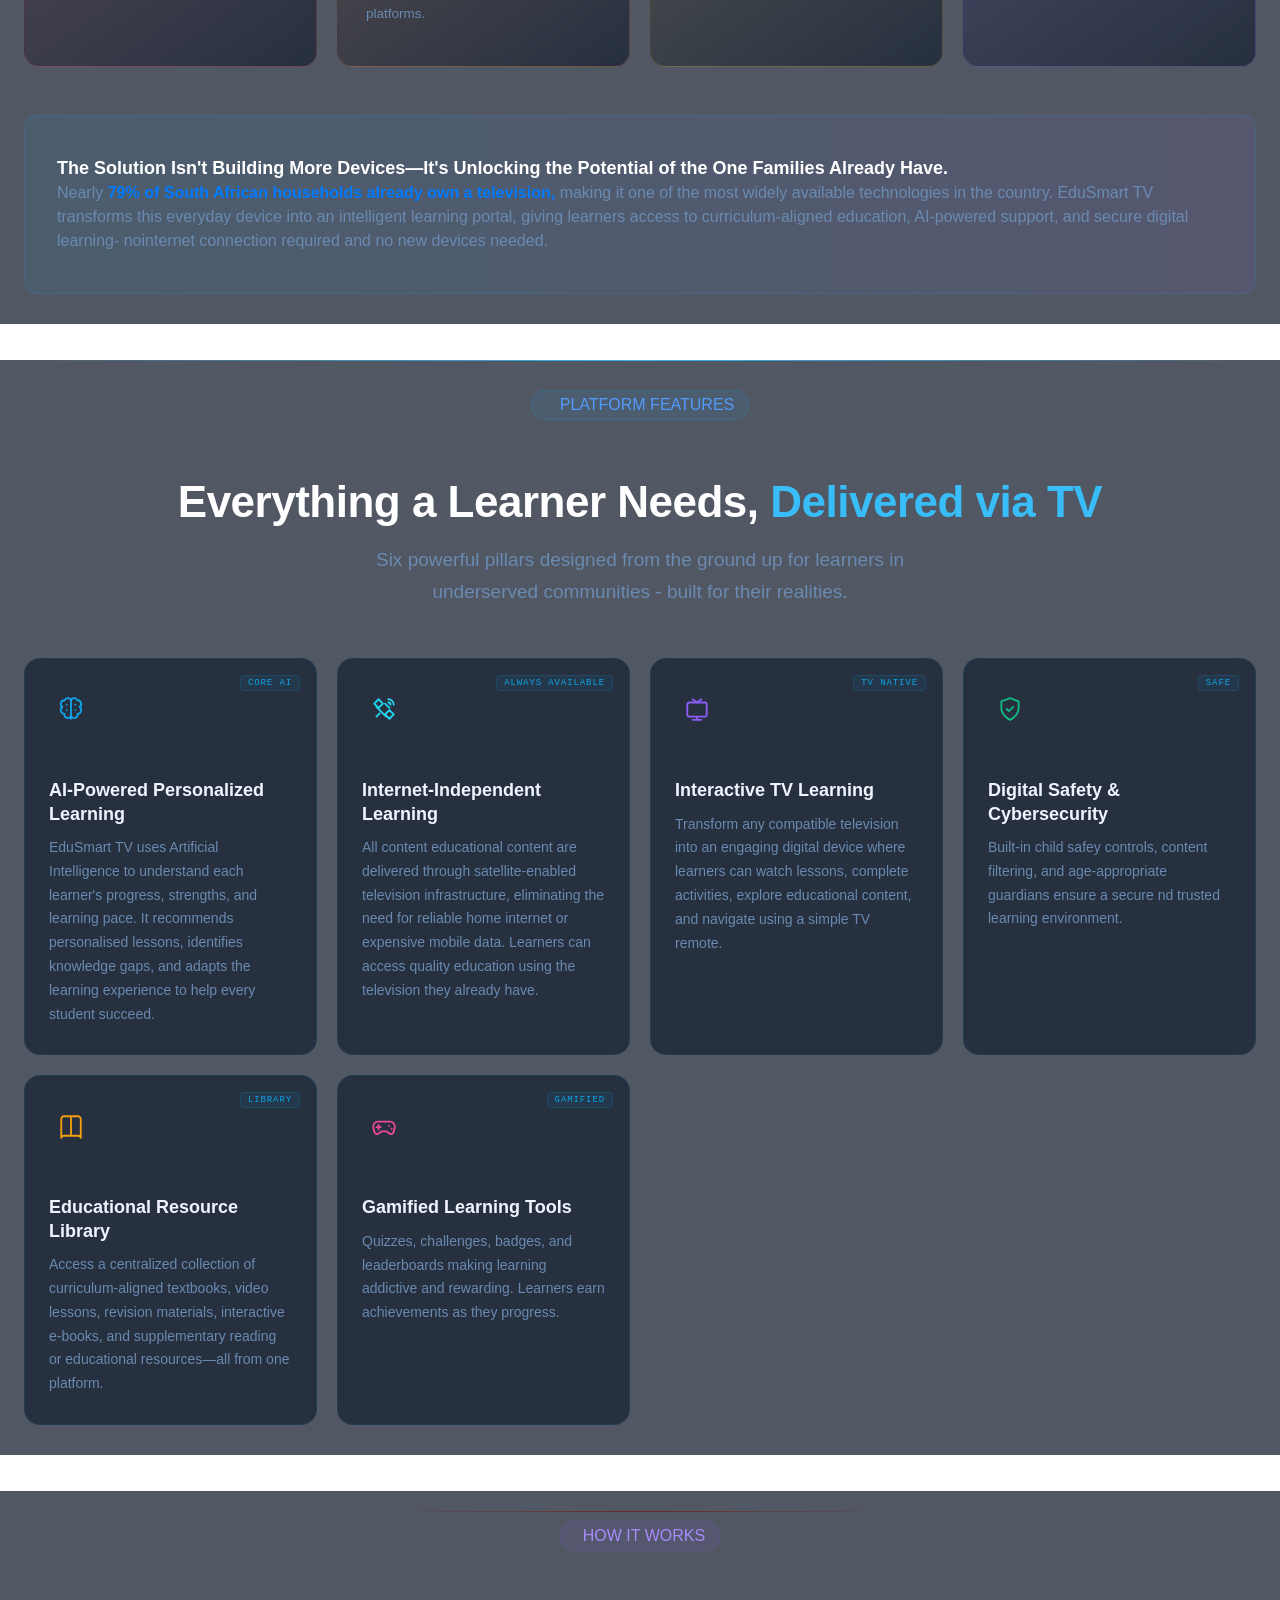
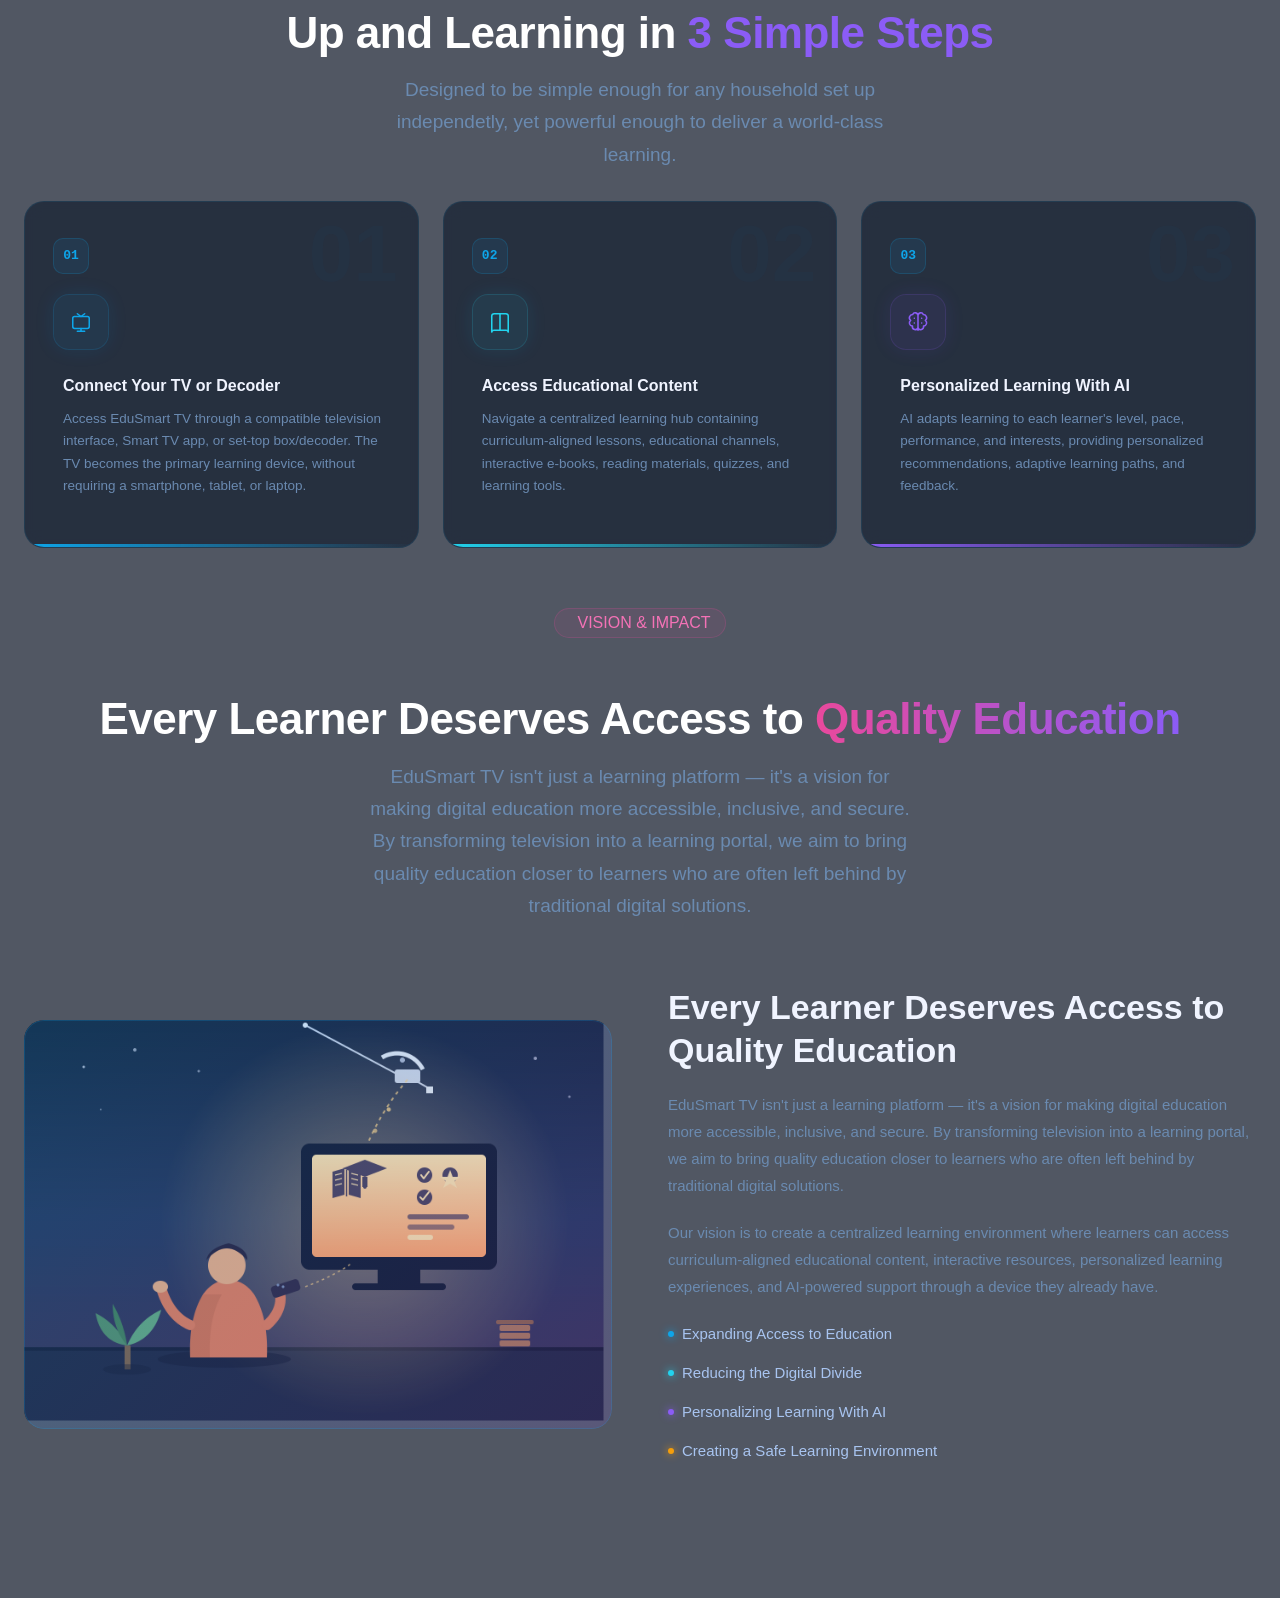
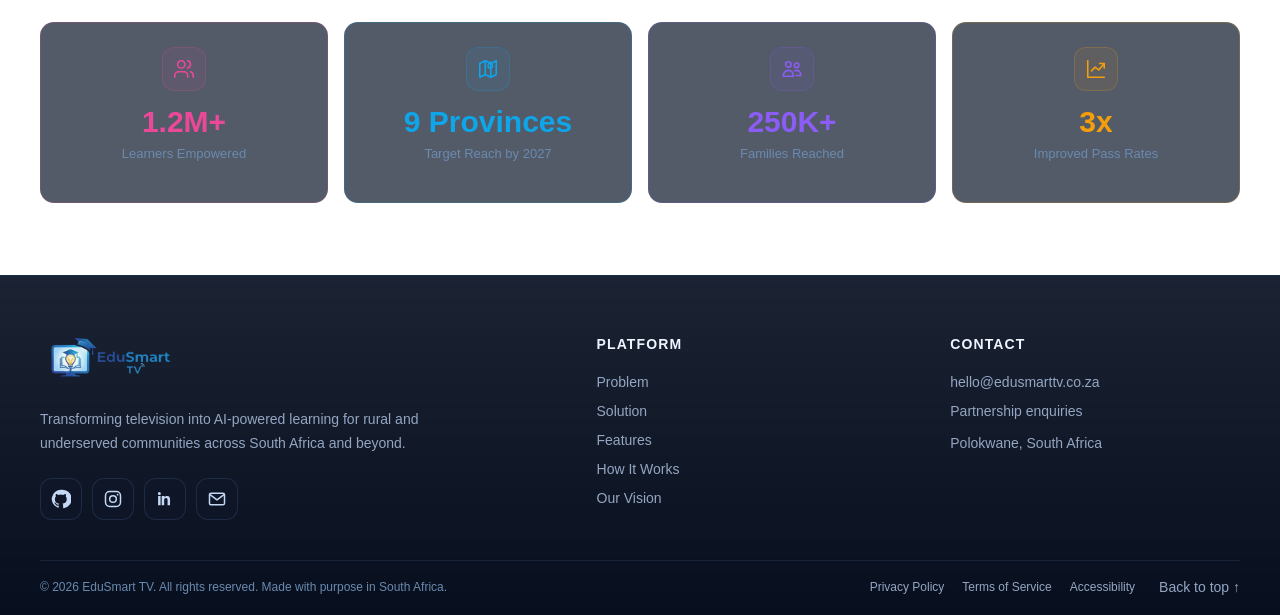
==== commit b1b5dad0: "Add proper navigation across devices, for smooth scrolling" ====
--- a/index.html
+++ b/index.html
@@ -90,8 +90,8 @@
     </p>
 
     <div class="buttons">
-    <a href="#" class="btn btn1">Explore the Vision →</a>
-    <a href="#" class="btn btn2">▷ See How It Works</a>
+    <a href="#vision" class="btn btn1">Explore the Vision →</a>
+    <a href="#how-it-works" class="btn btn2">▷ See How It Works</a>
     <a href="#" class="btn btn2">▩ Student Dashboard</a>
     </div>
 
@@ -172,6 +172,7 @@
         EduSmart TV transforms this everyday device into an intelligent learning portal, giving learners access to curriculum-aligned education, AI-powered support, and secure digital learning- 
         nointernet connection required and no new devices needed.</p>
     </div>
+</section>
 
 <hr>
 
@@ -237,13 +238,13 @@
         <div class="line"></div>
         </div>
     </div>
+</section>
 
 
 <hr>
 
-<section class="section3">
-  </section>  
-    <div class="badge4" id="how-it-works">
+<section class="section3" id="how-it-works">
+    <div class="badge4">
         <span class="badge-dot4"></span>
         HOW IT WORKS
     </div>
@@ -339,7 +340,6 @@
             <div class="percent-number">3x</div>
             <p class="details">Improved Pass Rates</p>
         </div>
-</section>
 </section>
 <footer class="site-footer">
     <div class="footer-container">
--- a/style/index.css
+++ b/style/index.css
@@ -4,6 +4,7 @@
 
 html{
     scroll-behavior: smooth;
+    scroll-padding-top: var(--fixed-header-offset, 100px);
 }
 
 body{
@@ -14,7 +15,7 @@
     background-size: cover;
     background-position: center;
     background-attachment: fixed;
-    overflow-x: hidden;
+    overflow-x: clip;
 }
 
 header{
@@ -36,13 +37,6 @@
     opacity: 0.9;
 }
 
-#problem,
-#features,
-#how-it-works,
-#vision{
-    scroll-margin-top: 100px;
-}
-
 .logo{
     margin-left: 25px;
 }
@@ -84,16 +78,18 @@
 
 .section1{
     display: grid;
-    grid-template-columns: 1fr 1fr;
+    grid-template-columns: minmax(0, 1fr) minmax(0, 1fr);
     align-items: center;
     padding: 4rem 5rem;
     gap: 3rem;
     max-width: 1400px;
+    width: 100%;
     margin: 0 auto;
 }
 
 .hero-left{
     max-width: 580px;
+    min-width: 0;
 }
 
 .badge{
@@ -118,7 +114,7 @@
 }
 
 h1{
-    font-size: 3.8rem;
+    font-size: clamp(2.4rem, 5vw, 3.8rem);
     line-height: 1.1;
     font-weight: 800;
     letter-spacing: -1px;
@@ -141,8 +137,9 @@
 }
 
 .hero-pics img{
+    display: block;
     width: 100%;
-    height: 40%;
+    height: auto;
     margin-top: 10px;
     opacity: 0.4;
 }
@@ -150,8 +147,9 @@
 .buttons{
     display: flex;
     flex-wrap: wrap;
+    align-items: center;
     gap: 16px;
-    padding: 10px;
+    padding: 10px 0;
     
 }
 
@@ -197,6 +195,8 @@
 .stat-bar{
     display: flex;
     justify-content: space-around;
+    flex-wrap: wrap;
+    gap: 18px 24px;
     padding: 13px;
     font-weight: 600;
     color: #38bdf8;
@@ -219,14 +219,16 @@
 }
 
 .part2{
-    margin: 30px;
+    margin: 30px auto;
+    width: min(100% - 32px, 1400px);
 }
 .section2{
     background: rgba(8, 16, 34, 0.7);
     padding: 30px 24px;
     position: relative;
     overflow: hidden;
-    max-width: 100%;
+    width: 100%;
+    max-width: 1400px;
     margin: 0px auto;
     text-align: center;
     border-radius: 0;
@@ -247,7 +249,8 @@
     padding: 30px 24px;
     position: relative;
     overflow: hidden;
-    max-width: 100%;
+    width: 100%;
+    max-width: 1400px;
     margin: 0px auto;
     text-align: center;
     border-radius: 0;
@@ -312,7 +315,8 @@
     letter-spacing: -0.5px;
     margin-bottom: 16px;
     line-height: 1.15;
-    font-size: 35px;
+    font-size: clamp(1.75rem, 4vw, 2.75rem);
+    overflow-wrap: anywhere;
 }
 
 .text-redish{
@@ -331,7 +335,7 @@
 .descri{
     font-family: Inter, sans-serif;
     color: rgb(106, 138, 176);
-    font-size: 19px;
+    font-size: clamp(1rem, 2vw, 1.1875rem);
     max-width: 560px;
     margin: 0px auto;
     line-height: 1.7;
@@ -339,7 +343,7 @@
 
 .category-grid{
     display: grid;
-    grid-template-columns: repeat(auto-fit, minmax(240px, 1fr));
+    grid-template-columns: repeat(auto-fit, minmax(min(100%, 240px), 1fr));
     gap: 20px;
     margin-top: 50px;
 }
@@ -525,7 +529,7 @@
 
 .category-grid2 {
   display: grid;
-  grid-template-columns: repeat(auto-fit, minmax(300px, 1fr));
+  grid-template-columns: repeat(auto-fit, minmax(min(100%, 280px), 1fr));
   gap: 20px;
   align-items: stretch;
 }
@@ -794,7 +798,7 @@
 
 .category-grid3{
     display: grid;
-    grid-template-columns: repeat(auto-fit, minmax(280px, 1fr));
+    grid-template-columns: repeat(auto-fit, minmax(min(100%, 280px), 1fr));
     gap: 24px;
     position: relative;
 }
@@ -929,8 +933,8 @@
 
 .hero{
     display: grid;
-    grid-template-columns: 1fr 1fr;
-    gap: 56px;
+    grid-template-columns: minmax(0, 1fr) minmax(0, 1fr);
+    gap: clamp(24px, 5vw, 56px);
     align-items: center;
     margin-bottom: 72px;
     margin-top: 30px;
@@ -1031,9 +1035,9 @@
 }
 
 .left-hero-pic img{
+    display: block;
     width: 100%;
-    height: 50%;
-    margin-top: 20px;
+    height: auto;
 }
 
 .nothing{
@@ -1053,9 +1057,11 @@
 
 .vision{
     display: grid;
-    grid-template-columns: repeat(auto-fit, minmax(200px, 1fr));
+    grid-template-columns: repeat(auto-fit, minmax(min(100%, 200px), 1fr));
     gap: 16px;
     box-sizing: border-box;
+    width: min(100% - 32px, 1200px);
+    margin: 24px auto 0;
 }
 
 .blocks,
@@ -1323,3 +1329,260 @@
         gap: 10px 16px;
     }
 }
+
+:root{
+    --fixed-header-offset: 96px;
+}
+
+img,
+svg{
+    max-width: 100%;
+}
+
+.category-card{
+    min-width: 0;
+    padding: clamp(18px, 3vw, 28px);
+}
+
+.category-card .icons{
+    margin: 0 0 18px;
+}
+
+.category-card .percent,
+.category-card .point,
+.category-card .details{
+    margin-left: 0;
+}
+
+.stat-info,
+.stat-info .num{
+    min-width: 0;
+    overflow-wrap: anywhere;
+}
+
+.btn,
+.btn-in,
+nav ul li a{
+    min-height: 44px;
+}
+
+nav ul li a{
+    display: inline-flex;
+    align-items: center;
+}
+
+a:focus-visible{
+    outline: 2px solid #38bdf8;
+    outline-offset: 4px;
+}
+
+hr{
+    width: min(80%, 1200px);
+    margin: 18px auto;
+}
+
+@media (max-width: 1000px){
+    .section1{
+        gap: 2rem;
+        padding-right: 36px;
+        padding-left: 36px;
+    }
+
+    .hero{
+        gap: 32px;
+    }
+}
+
+@media (max-width: 760px){
+    :root{
+        --fixed-header-offset: 112px;
+    }
+
+    body{
+        background-attachment: scroll;
+    }
+
+    header{
+        display: grid;
+        grid-template-columns: minmax(0, 1fr) auto;
+        gap: 4px 12px;
+        padding: 8px 14px;
+    }
+
+    header .logo{
+        margin: 0;
+    }
+
+    header .logo img{
+        width: 112px;
+    }
+
+    header nav{
+        grid-column: 1 / -1;
+        grid-row: 2;
+        min-width: 0;
+        overflow-x: auto;
+        scrollbar-width: none;
+    }
+
+    header nav::-webkit-scrollbar{
+        display: none;
+    }
+
+    header nav ul{
+        flex-wrap: nowrap;
+        justify-content: flex-start;
+        gap: 4px 8px;
+        width: max-content;
+        min-width: 100%;
+    }
+
+    header nav a{
+        font-size: 14px;
+        white-space: nowrap;
+    }
+
+    header .btn-in{
+        grid-column: 2;
+        grid-row: 1;
+        justify-self: end;
+        padding: 8px 14px;
+    }
+
+    .section1{
+        grid-template-columns: minmax(0, 1fr);
+        gap: 30px;
+        padding: 136px 24px 44px;
+    }
+
+    .hero-left{
+        max-width: none;
+    }
+
+    .badge{
+        margin-top: 0;
+    }
+
+    .hero-pics{
+        max-width: 680px;
+        width: 100%;
+        margin: 0 auto;
+    }
+
+    .stat-bar{
+        display: grid;
+        grid-template-columns: repeat(auto-fit, minmax(min(100%, 145px), 1fr));
+        justify-content: initial;
+        padding: 12px 0;
+    }
+
+    .stat-item{
+        min-width: 0;
+    }
+
+    .section2,
+    .section3,
+    .section4{
+        padding: 32px 22px;
+    }
+
+    .part2{
+        width: calc(100% - 24px);
+        margin: 24px auto;
+    }
+
+    .hero{
+        grid-template-columns: minmax(0, 1fr);
+        gap: 28px;
+        margin-bottom: 40px;
+    }
+
+    .left-hero-pic{
+        max-width: 680px;
+        width: 100%;
+        margin: 0 auto;
+    }
+
+    .vision{
+        width: calc(100% - 32px);
+        grid-template-columns: repeat(auto-fit, minmax(min(100%, 220px), 1fr));
+    }
+}
+
+@media (max-width: 520px){
+    :root{
+        --fixed-header-offset: 108px;
+    }
+
+    h1{
+        font-size: clamp(2rem, 9vw, 2.8rem);
+    }
+
+    .section1{
+        padding: 132px 18px 36px;
+    }
+
+    .section2,
+    .section3,
+    .section4{
+        padding: 28px 16px;
+    }
+
+    .part2{
+        width: calc(100% - 16px);
+    }
+
+    .buttons{
+        gap: 10px;
+    }
+
+    .buttons .btn{
+        flex: 1 1 100%;
+        justify-content: center;
+        text-align: center;
+    }
+
+    .stat-info .num{
+        font-size: clamp(20px, 6vw, 28px);
+    }
+
+    .category-grid,
+    .category-grid2,
+    .category-grid3{
+        grid-template-columns: minmax(0, 1fr);
+        gap: 16px;
+        margin-top: 30px;
+    }
+
+    .opp{
+        margin-top: 32px;
+        padding: 20px;
+    }
+
+    .right-hero h3{
+        font-size: 24px;
+    }
+
+    .footer-container{
+        grid-template-columns: minmax(0, 1fr);
+    }
+
+    .footer-brand{
+        grid-column: auto;
+    }
+}
+
+@media (prefers-reduced-motion: reduce){
+    html{
+        scroll-behavior: auto;
+    }
+
+    *,
+    *::before,
+    *::after{
+        scroll-behavior: auto !important;
+        transition-duration: 0.01ms !important;
+        animation-duration: 0.01ms !important;
+        animation-iteration-count: 1 !important;
+    }
+}
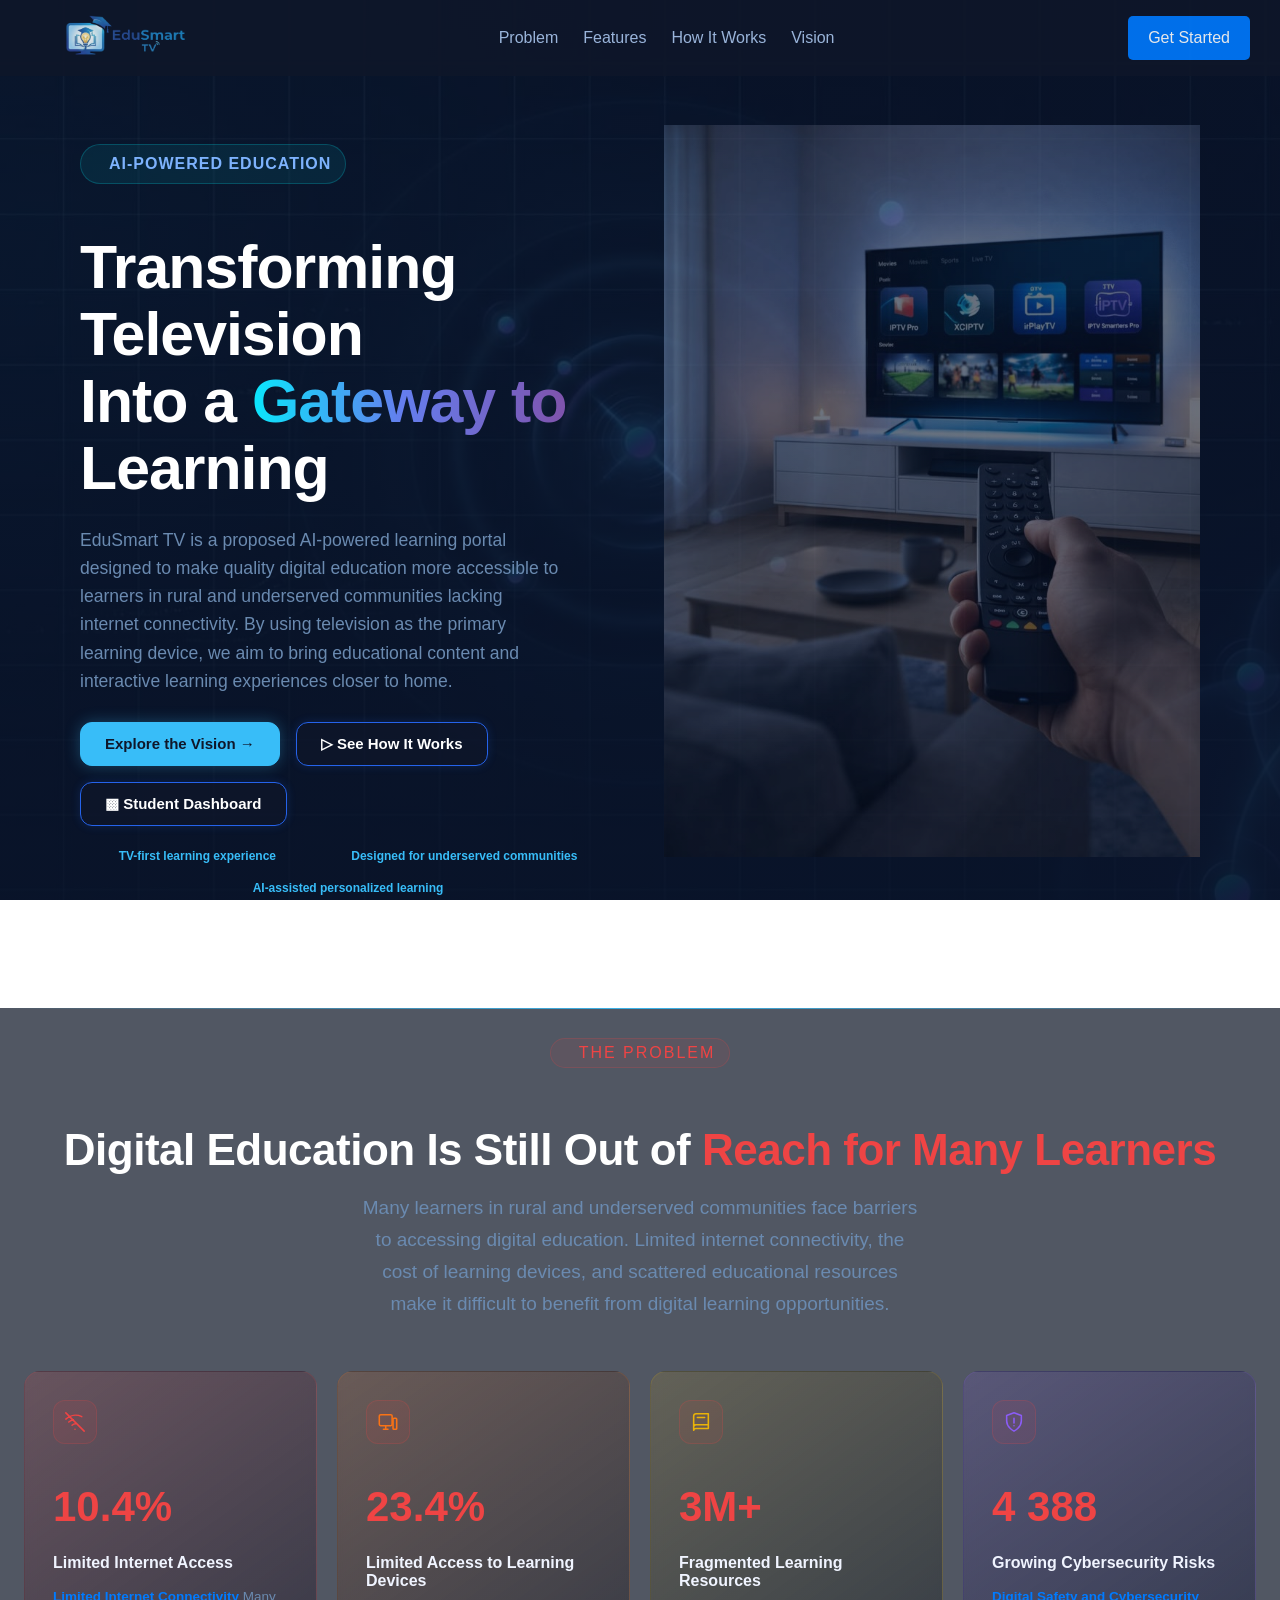
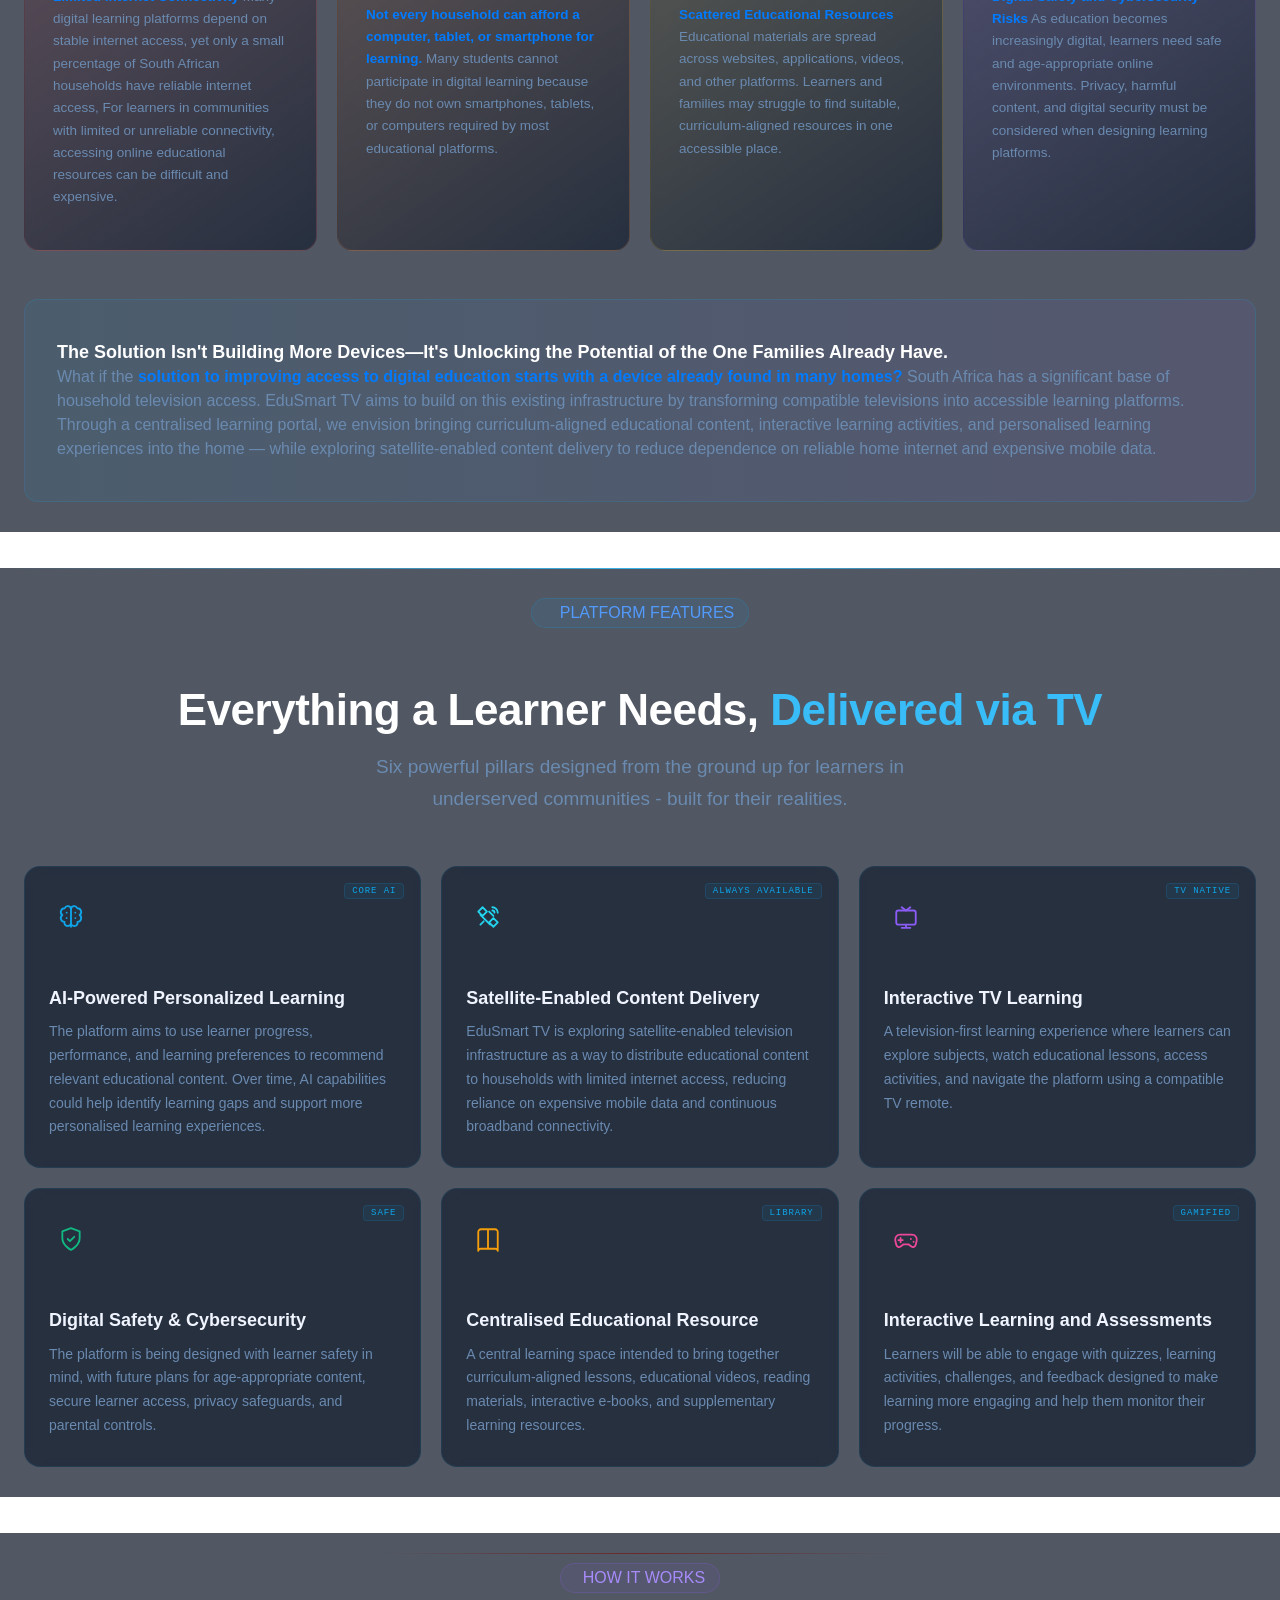
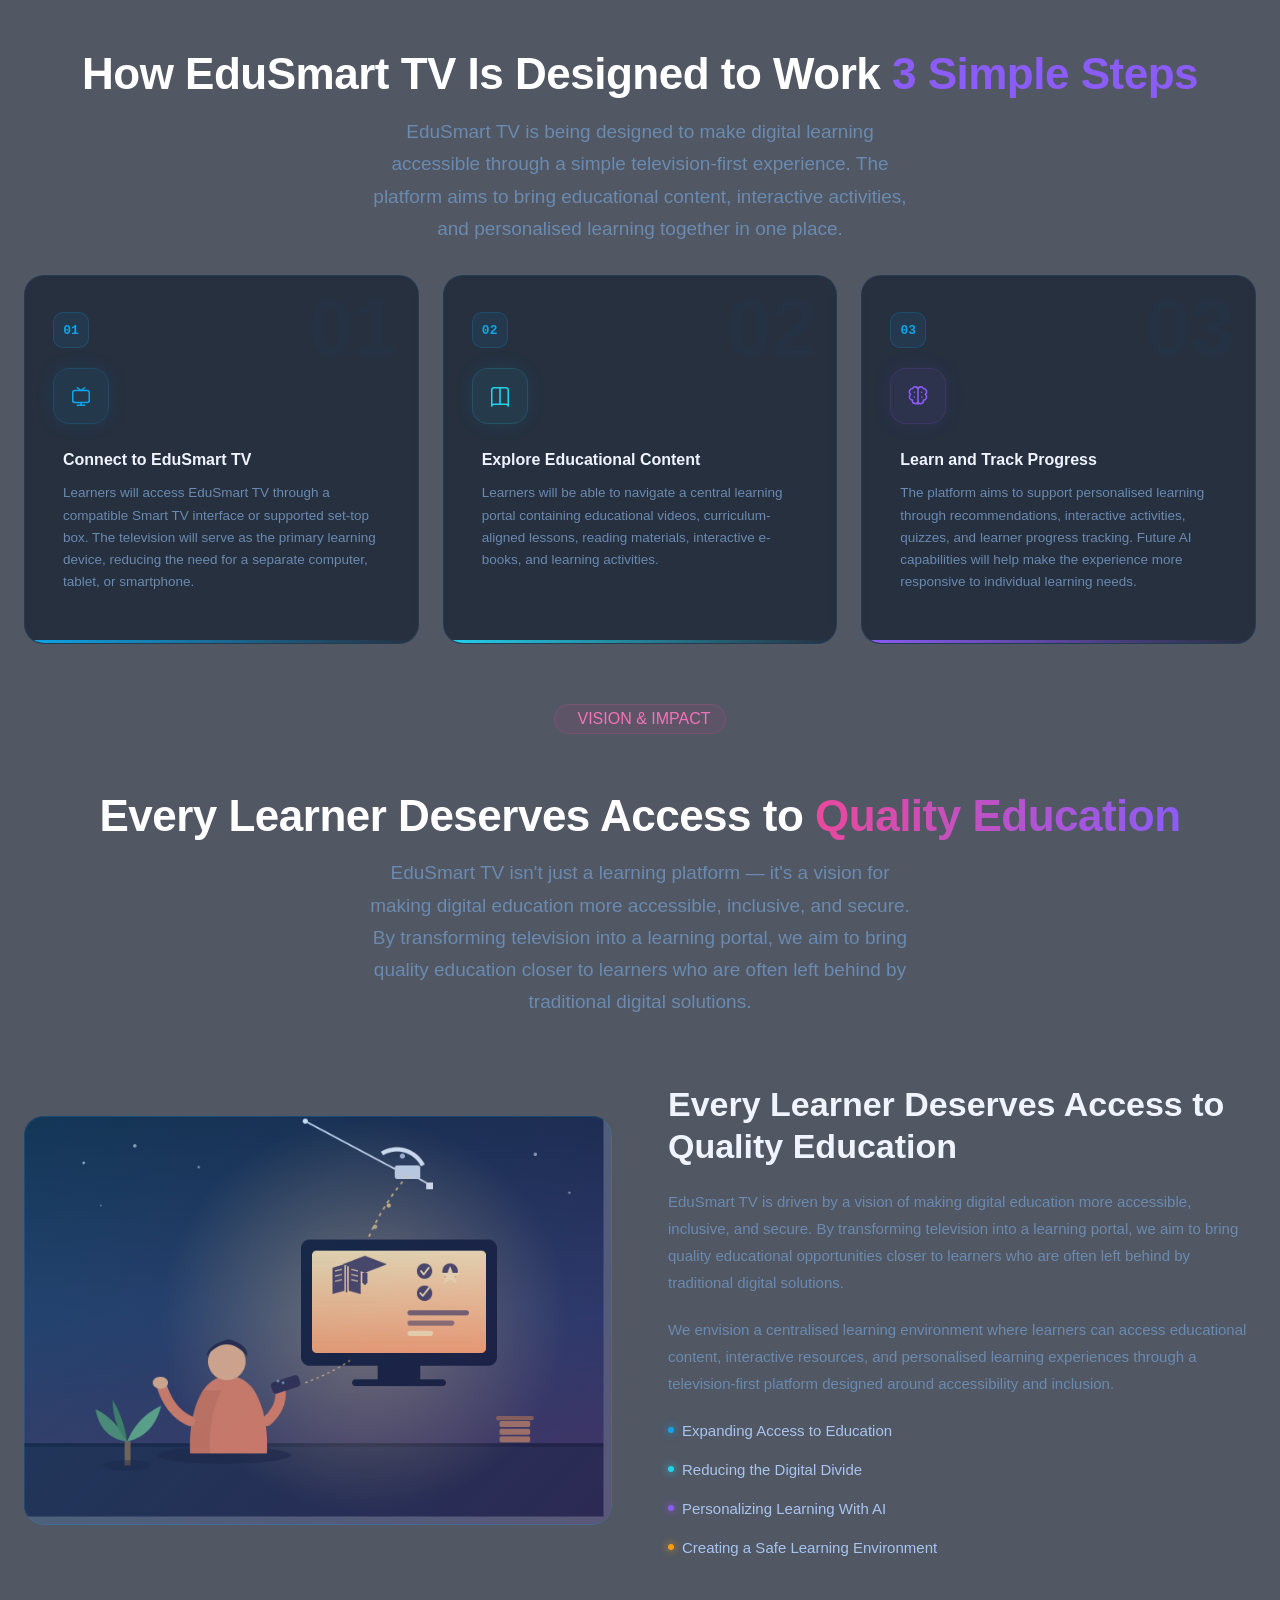
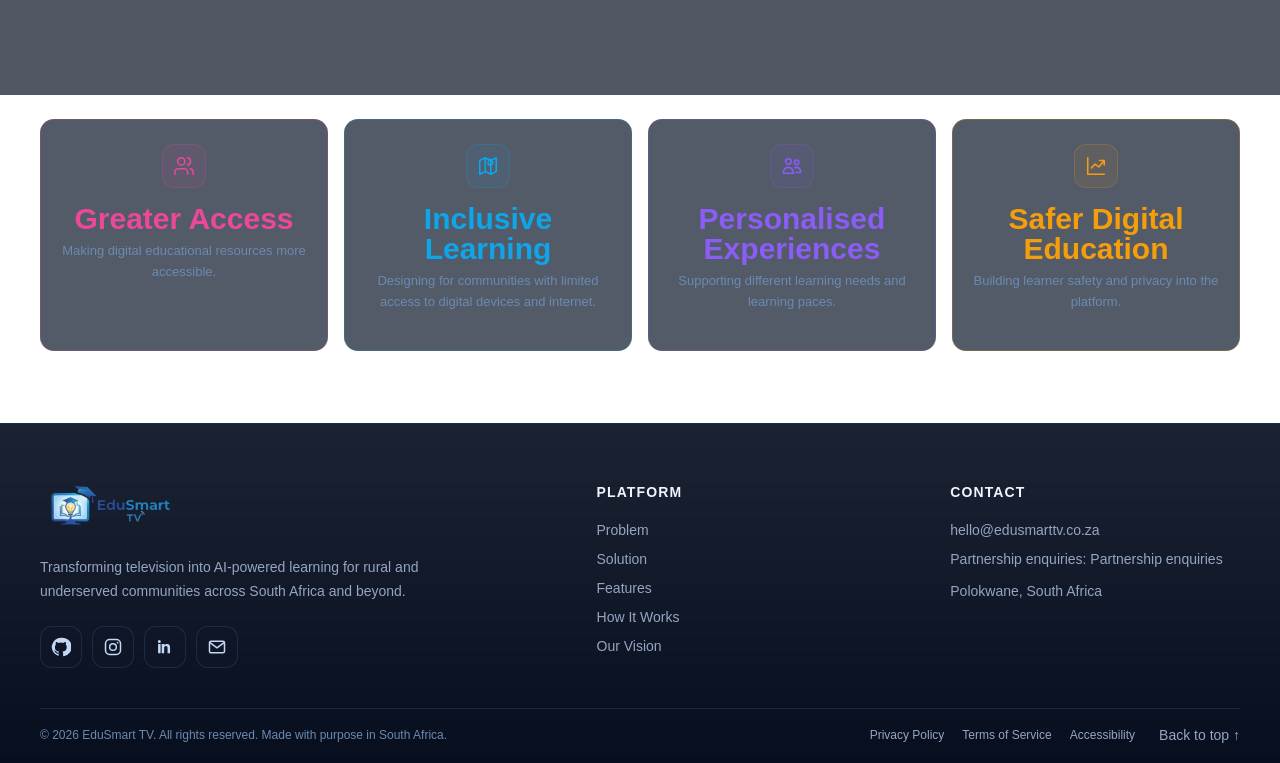
==== commit 2d58e744: "Refined vision commit" ====
--- a/index.html
+++ b/index.html
@@ -4,7 +4,8 @@
     <meta charset="UTF-8">
     <meta name="viewport" content="width=device-width, initial-scale=1.0">
     <link rel="stylesheet" href="style/index.css">
-    <title>Landing page</title>
+    <meta name="theme-color" content="#081426">
+    <title>EduSmart TV | Learning for Every Home</title>
 </head>
 <body>
 <svg class="icon-sprite" xmlns="http://www.w3.org/2000/svg" aria-hidden="true">
@@ -81,12 +82,13 @@
         AI-POWERED EDUCATION
     </div>
 
-    <h1>Transforming TVs<br>
-    Into <span class="text-gradi"> AI-Powered</span>
-        <br>Learning Portal
+    <h1>Transforming Television<br>
+    Into a<span class="text-gradi"> Gateway to</span>
+        <br>Learning
     </h1>
-    <p class="par">Accessible education for rural and underserved communities using television,
-        AI personalized, and offering learning - bringing quality education to every home in South Africa and beyond.
+    <p class="par">EduSmart TV is a proposed AI-powered learning portal designed to make quality digital education more accessible to
+        learners in rural and underserved communities lacking internet connectivity. By using television as the primary learning device,
+        we aim to bring educational content and interactive learning experiences closer to home.
     </p>
 
     <div class="buttons">
@@ -98,20 +100,17 @@
     <div class="stat-bar container">
     <div class="stat-item">
         <div class="stat-info">
-            <div class="num">4.2M+</div>
-            <div class="text">Learners Impacted</div>
+            <div class="text">TV-first learning experience</div>
         </div>
     </div>
     <div class="stat-item">
         <div class="stat-info">
-            <div class="num">9 Provinces</div>
-            <div class="text">South Africa Coverage</div>
+            <div class="text">Designed for underserved communities</div>
         </div>
     </div>
     <div class="stat-item">
         <div class="stat-info">
-            <div class="num">Offline-First</div>
-            <div class="text">No Internet connection needed</div>
+            <div class="text">AI-assisted personalized learning</div>
         </div>
     </div>
     </div>
@@ -127,24 +126,25 @@
         <span class="badge-dot2"></span>
         THE PROBLEM
     </div>
-    <h2 class="title">Education Inequality Is a <span class="text-redish">System Crisis</span></h2>
-    <p class="descri">Millions of children across South Africa and developing regions are beings
-        left behind by a system that requires infrastructure they simply don't have.
+    <h2 class="title">Digital Education Is Still Out of <span class="text-redish">Reach for Many Learners</span></h2>
+    <p class="descri">Many learners in rural and underserved communities face barriers to accessing digital education.
+        Limited internet connectivity, the cost of learning devices, and scattered educational resources make
+        it difficult to benefit from digital learning opportunities.
     </p>
     <div class="category-grid">
         <div class="category-card first">
             <div class="icons oneIcon"><svg class="icon-svg" aria-hidden="true"><use href="#icon-wifi-off"/></svg></div>
             <h3 class="percent">10.4%</h3>
             <h5 class="point">Limited Internet Access</h5>
-            <p class="details"><strong>Reliable household internet access</strong>
-                Most digital learning platforms require stable internet, yet only a small percentage of South African households have reliable internet access, 
-                leaving many learners disconnected from online education.</p>
+            <p class="details"><strong>Limited Internet Connectivity</strong>
+                Many digital learning platforms depend on stable internet access, yet only a small percentage of South African households have reliable internet access,
+                For learners in communities with limited or unreliable connectivity, accessing online educational resources can be difficult and expensive.</p>
         </div>
         <div class="category-card second">
             <div class="icons twoIcon"><svg class="icon-svg" aria-hidden="true"><use href="#icon-devices"/></svg></div>
             <h3 class="percent">23.4%</h3>
             <h5 class="point">Limited Access to Learning Devices</h5>
-            <p class="details"><strong>Households lack access to computers or tablets</strong>
+            <p class="details"><strong>Not every household can afford a computer, tablet, or smartphone for learning.</strong>
             Many students cannot participate in digital learning because they do not own smartphones, tablets, 
             or computers required by most educational platforms.</p>
         </div>
@@ -152,25 +152,25 @@
             <div class="icons threeIcon"><svg class="icon-svg" aria-hidden="true"><use href="#icon-books"/></svg></div>
             <h3 class="percent">3M+</h3>
             <h5 class="point">Fragmented Learning Resources</h5>
-            <p class="details"><strong>No single learning hub</strong>
-            Educational content is spread across many websites and applications, making it difficult for learners to 
-            find curriculum-aligned resources in one secure place.</p>
+            <p class="details"><strong>Scattered Educational Resources</strong>
+            Educational materials are spread across websites, applications, videos, and other platforms. Learners
+            and families may struggle to find suitable, curriculum-aligned resources in one accessible place.</p>
         </div>
         <div class="category-card fourth">
             <div class="icons fourIcon"><svg class="icon-svg" aria-hidden="true"><use href="#icon-shield-alert"/></svg></div>
             <h3 class="percent">4 388</h3>
             <h5 class="point">Growing Cybersecurity Risks</h5>
-            <p class="details"><strong>Weekly cyberattacks on education</strong>
-            Educational institutions face thousands of cyberattacks every week, highlighting the need for a secure and 
-            trusted digital learning environment.</p>
+            <p class="details"><strong>Digital Safety and Cybersecurity Risks</strong>
+            As education becomes increasingly digital, learners need safe and age-appropriate online environments.
+        Privacy, harmful content, and digital security must be considered when designing learning platforms.     </p>
         </div>
     </div>
     <div class="opp" id="solution">
         <p class="phrasing"><span class="par2">The Solution Isn't Building More Devices—It's Unlocking the Potential of the One Families Already Have.</span>
             <br>
-        Nearly <strong>79% of South African households already own a television,</strong> making it one of the most widely available technologies in the country. 
-        EduSmart TV transforms this everyday device into an intelligent learning portal, giving learners access to curriculum-aligned education, AI-powered support, and secure digital learning- 
-        nointernet connection required and no new devices needed.</p>
+        What if the<strong> solution to improving access to digital education starts with a device already found in many homes?</strong> South Africa has a significant base of household television access. EduSmart TV aims to build on this existing infrastructure by transforming compatible televisions into accessible learning platforms.
+        Through a centralised learning portal, we envision bringing curriculum-aligned educational content, interactive learning activities, and personalised learning
+        experiences into the home — while exploring satellite-enabled content delivery to reduce dependence on reliable home internet and expensive mobile data.</p>
     </div>
 </section>
 
@@ -191,49 +191,52 @@
             <div class="feature">CORE AI</div>
             <div class="card-icon"><svg class="icon-svg" aria-hidden="true"><use href="#icon-brain"/></svg></div>
             <h5 class="card-point">AI-Powered Personalized Learning</h5>
-            <p class="card-details">EduSmart TV uses Artificial Intelligence to understand each learner's progress, strengths, and learning pace. 
-                It recommends personalised lessons, identifies knowledge gaps, and adapts the learning experience to help every student succeed.</p>
+            <p class="card-details">The platform aims to use learner progress, performance, and learning preferences to recommend relevant educational content.
+                Over time, AI capabilities could help identify learning gaps and support more personalised learning experiences.
+            </p>
          <div class="line"></div>       
         </div>
         <div class="card two">
             <div class="feature">ALWAYS AVAILABLE</div>
             <div class="card-icon"><svg class="icon-svg" aria-hidden="true"><use href="#icon-satellite"/></svg></div>
-            <h5 class="card-point">Internet-Independent Learning</h5>
-            <p class="card-details">All content educational content are delivered through satellite-enabled television infrastructure, eliminating the need for 
-                reliable home internet or expensive mobile data. Learners can access quality education using the television they already have.</p>
+            <h5 class="card-point">Satellite-Enabled Content Delivery</h5>
+            <p class="card-details">EduSmart TV is exploring satellite-enabled television infrastructure as a way to distribute educational content to
+                households with limited internet access, reducing reliance on expensive mobile data and continuous broadband connectivity.
+            </p>
         <div class="line"></div>        
         </div>
         <div class="card three">
             <div class="feature">TV NATIVE</div>
             <div class="card-icon"><svg class="icon-svg" aria-hidden="true"><use href="#icon-tv"/></svg></div>
             <h5 class="card-point">Interactive TV Learning</h5>
-            <p class="card-details">Transform any compatible television into an engaging digital device where learners can watch lessons, 
-                complete activities, explore educational content, and navigate using a simple TV remote.</p>
+            <p class="card-details">A television-first learning experience where learners can explore subjects, watch educational lessons, access activities, and
+                navigate the platform using a compatible TV remote.
+            </p>
            <div class="line"></div>
         </div>
         <div class="card four">
             <div class="feature">SAFE</div>
             <div class="card-icon"><svg class="icon-svg" aria-hidden="true"><use href="#icon-shield-check"/></svg></div>
             <h5 class="card-point">Digital Safety & Cybersecurity</h5>
-            <p class="card-details">Built-in child safey controls, content filtering, and age-appropriate guardians
-                ensure a secure nd trusted learning environment.
+            <p class="card-details">The platform is being designed with learner safety in mind, with future plans for age-appropriate content,
+                secure learner access, privacy safeguards, and parental controls.
             </p>
           <div class="line"></div>  
         </div>
         <div class="card five">
             <div class="feature">LIBRARY</div>
             <div class="card-icon"><svg class="icon-svg" aria-hidden="true"><use href="#icon-book-open"/></svg></div>
-            <h5 class="card-point">Educational Resource Library</h5>
-            <p class="card-details">Access a centralized collection of curriculum-aligned textbooks, video lessons, 
-                revision materials, interactive e-books, and supplementary reading or educational resources—all from one platform.</p>
+            <h5 class="card-point">Centralised Educational Resource</h5>
+            <p class="card-details">A central learning space intended to bring together curriculum-aligned lessons, educational videos, reading materials,
+                interactive e-books, and supplementary learning resources.</p>
         <div class="line"></div>
             </div>
         <div class="card six">
             <div class="feature">GAMIFIED</div>
             <div class="card-icon"><svg class="icon-svg" aria-hidden="true"><use href="#icon-gamepad"/></svg></div>
-            <h5 class="card-point">Gamified Learning Tools</h5>
-            <p class="card-details">Quizzes, challenges, badges, and leaderboards making learning addictive and rewarding.
-                Learners earn achievements as they progress.
+            <h5 class="card-point">Interactive Learning and Assessments</h5>
+            <p class="card-details">Learners will be able to engage with quizzes, learning activities, challenges, and feedback
+                designed to make learning more engaging and help them monitor their progress.
             </p>
         <div class="line"></div>
         </div>
@@ -248,18 +251,18 @@
         <span class="badge-dot4"></span>
         HOW IT WORKS
     </div>
-    <h2 class="title">Up and Learning in<span class="purpleish"> 3 Simple Steps</span></h2>
-    <p class="descri prt2">Designed to be simple enough for any household set up independetly, yet
-        powerful enough to deliver a world-class learning.
+    <h2 class="title">How EduSmart TV Is Designed to Work<span class="purpleish"> 3 Simple Steps</span></h2>
+    <p class="descri prt2">EduSmart TV is being designed to make digital learning accessible through a simple television-first experience.
+        The platform aims to bring educational content, interactive activities, and personalised learning together in one place.
     </p>
     <div class="category-grid3 grd3">
         <div class="work">
             <div class="invisible">01</div>
             <div class="number">01</div>
             <div class="icons ones"><svg class="icon-svg" aria-hidden="true"><use href="#icon-tv"/></svg></div>
-            <h5 class="point">Connect Your TV or Decoder</h5>
-            <p class="details">Access EduSmart TV through a compatible television interface, Smart TV app, or set-top box/decoder. 
-                The TV becomes the primary learning device, without requiring a smartphone, tablet, or laptop.</p>
+            <h5 class="point">Connect to EduSmart TV</h5>
+            <p class="details">Learners will access EduSmart TV through a compatible Smart TV interface or supported set-top box.
+                The television will serve as the primary learning device, reducing the need for a separate computer, tablet, or smartphone.</p>
          <div class="line1"></div>       
         </div>
 
@@ -267,9 +270,9 @@
             <div class="invisible">02</div>
             <div class="number">02</div>
             <div class="icons twos"><svg class="icon-svg" aria-hidden="true"><use href="#icon-book-open"/></svg></div>
-            <h5 class="point">Access Educational Content</h5>
-            <p class="details">Navigate a centralized learning hub containing curriculum-aligned lessons, educational channels, 
-                interactive e-books, reading materials, quizzes, and learning tools.</p>
+            <h5 class="point">Explore Educational Content</h5>
+            <p class="details">Learners will be able to navigate a central learning portal containing educational videos, curriculum-aligned lessons,
+                reading materials, interactive e-books, and learning activities.</p>
         <div class="line2"></div>        
         </div>
 
@@ -277,12 +280,12 @@
             <div class="invisible">03</div>
             <div class="number">03</div>
             <div class="icons threes"><svg class="icon-svg" aria-hidden="true"><use href="#icon-brain"/></svg></div>
-            <h5 class="point">Personalized Learning With AI</h5>
-            <p class="details">AI adapts learning to each learner's level, pace, performance, and interests, providing personalized recommendations, adaptive 
-                learning paths, and feedback.</p>
+            <h5 class="point">Learn and Track Progress</h5>
+            <p class="details">The platform aims to support personalised learning through recommendations, interactive activities, quizzes, and learner
+                progress tracking. Future AI capabilities will help make the experience more responsive to individual learning needs.</p>
         <div class="line3"></div>
         </div>
-
+    </div>
 </section>
 
 <section class="section4" id="vision">
@@ -296,19 +299,19 @@
         often left behind by traditional digital solutions.</p>
     <div class="hero">
         <div class="left-hero-pic">
-            <img src="Photos/tv_learning_vision_impact_v4.png"alt="">
+            <img src="Photos/tv_learning_vision_impact_v4.png" alt="A learner using a television as a learning portal">
             <div class="nothing"></div>
             <div class="nothing2"></div>
         </div>
         <div class="right-hero">
             <h3>Every Learner Deserves Access to Quality Education</h3>
-            <p>EduSmart TV isn't just a learning platform — it's a vision for making digital education
-                more accessible, inclusive, and secure. By transforming television into a learning portal, we aim to bring quality education
-                closer to learners who are often left behind by traditional digital solutions.
-            </p>
-            <p class="sec">Our vision is to create a centralized learning environment where learners can access curriculum-aligned
-                educational content, interactive resources, personalized learning experiences,
-                and AI-powered support through a device they already have.
+            <p>EduSmart TV is driven by a vision of making digital education more accessible, inclusive, and secure. By transforming television
+                into a learning portal, we aim to bring quality educational opportunities closer to learners
+                who are often left behind by traditional digital solutions.
+            </p>
+            <p class="sec">We envision a centralised learning environment where learners can access educational content, interactive resources,
+                and personalised learning experiences through a television-first platform
+                designed around accessibility and inclusion.
             </p>
             <ul class="sec">
                 <li class="dot1">Expanding Access to Education</li>
@@ -322,23 +325,23 @@
 <section class="vision">
         <div class="blocks1">
             <div class="metric-icon"><svg class="icon-svg" aria-hidden="true"><use href="#icon-users"/></svg></div>
-            <div class="percent-number">1.2M+</div>
-            <p class="details">Learners Empowered</p>
+            <div class="percent-number">Greater Access</div>
+            <p class="details">Making digital educational resources more accessible.</p>
         </div>
         <div class="blocks">
             <div class="metric-icon"><svg class="icon-svg" aria-hidden="true"><use href="#icon-map"/></svg></div>
-            <div class="percent-number">9 Provinces</div>
-            <p class="details">Target Reach by 2027</p>
+            <div class="percent-number">Inclusive Learning</div>
+            <p class="details">Designing for communities with limited access to digital devices and internet.</p>
         </div>
         <div class="blocks">
             <div class="metric-icon"><svg class="icon-svg" aria-hidden="true"><use href="#icon-family"/></svg></div>
-            <div class="percent-number">250K+</div>
-            <p class="details">Families Reached</p>
+            <div class="percent-number">Personalised Experiences</div>
+            <p class="details">Supporting different learning needs and learning paces.</p>
         </div>
         <div class="blocks">
             <div class="metric-icon"><svg class="icon-svg" aria-hidden="true"><use href="#icon-chart"/></svg></div>
-            <div class="percent-number">3x</div>
-            <p class="details">Improved Pass Rates</p>
+            <div class="percent-number">Safer Digital Education</div>
+            <p class="details">Building learner safety and privacy into the platform.</p>
         </div>
 </section>
 <footer class="site-footer">
@@ -385,7 +388,7 @@
         <div class="footer-column">
             <h2>Contact</h2>
             <a href="mailto:hello@edusmarttv.co.za">hello@edusmarttv.co.za</a>
-            <a href="mailto:partners@edusmarttv.co.za">Partnership enquiries</a>
+            <a href="mailto:partners@edusmarttv.co.za">Partnership enquiries: Partnership enquiries</a>
             <p>Polokwane, South Africa</p>
         </div>
     </div>
--- a/style/index.css
+++ b/style/index.css
@@ -529,7 +529,7 @@
 
 .category-grid2 {
   display: grid;
-  grid-template-columns: repeat(auto-fit, minmax(min(100%, 280px), 1fr));
+  grid-template-columns: repeat(3, minmax(0, 1fr));
   gap: 20px;
   align-items: stretch;
 }
@@ -1391,6 +1391,10 @@
     .hero{
         gap: 32px;
     }
+
+    .category-grid2{
+        grid-template-columns: repeat(2, minmax(0, 1fr));
+    }
 }
 
 @media (max-width: 760px){
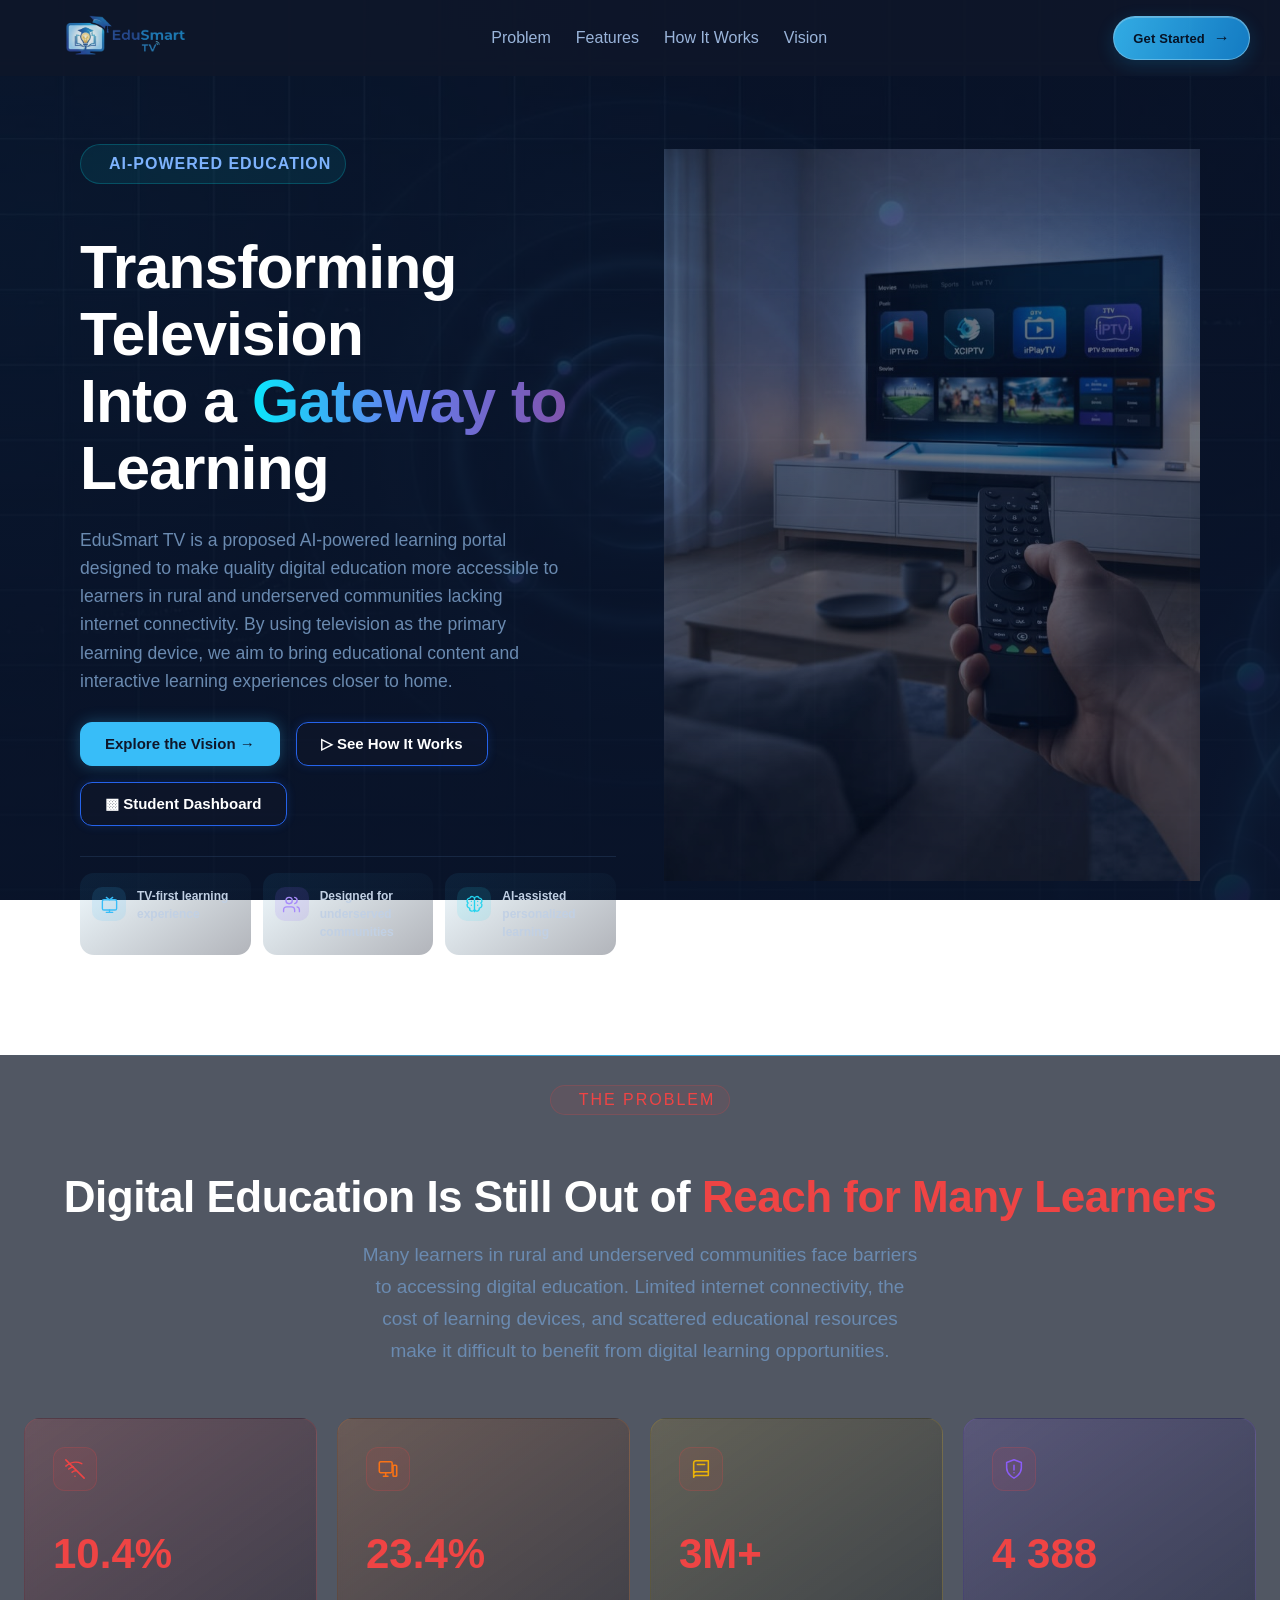
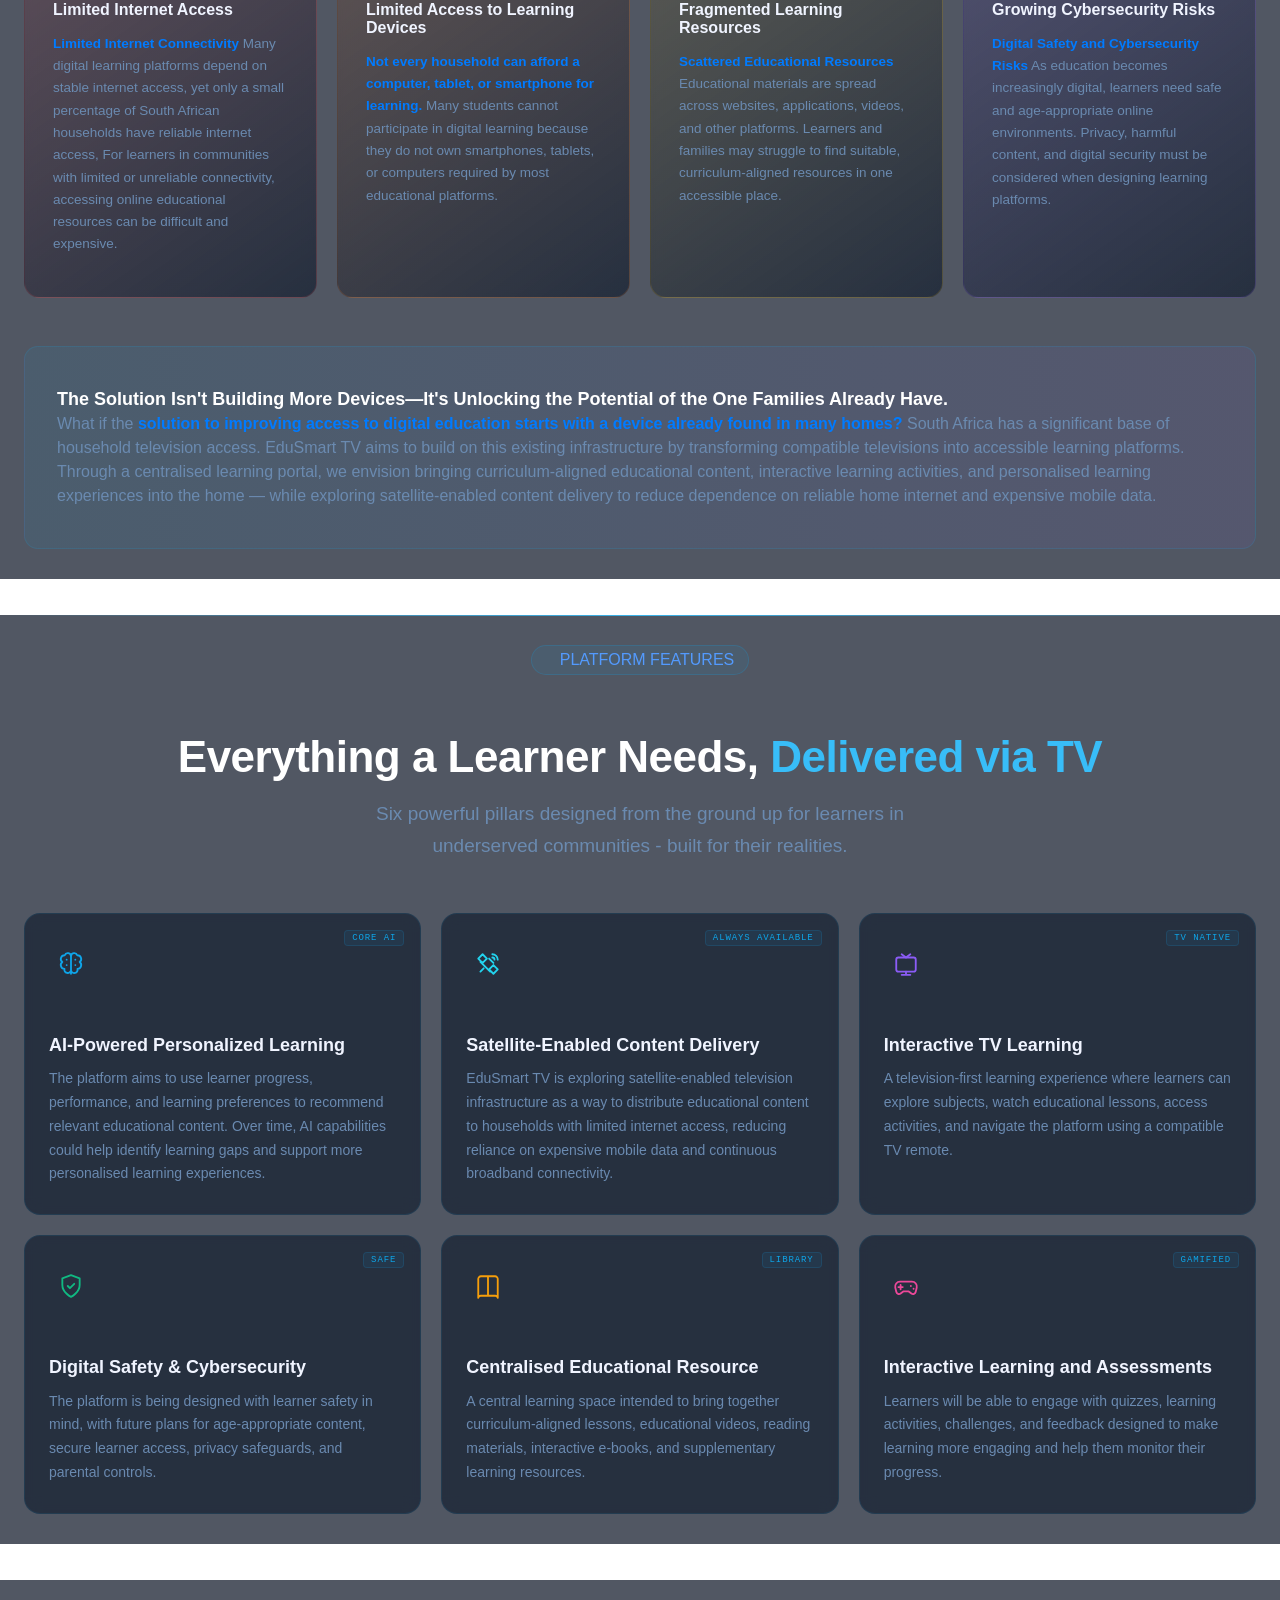
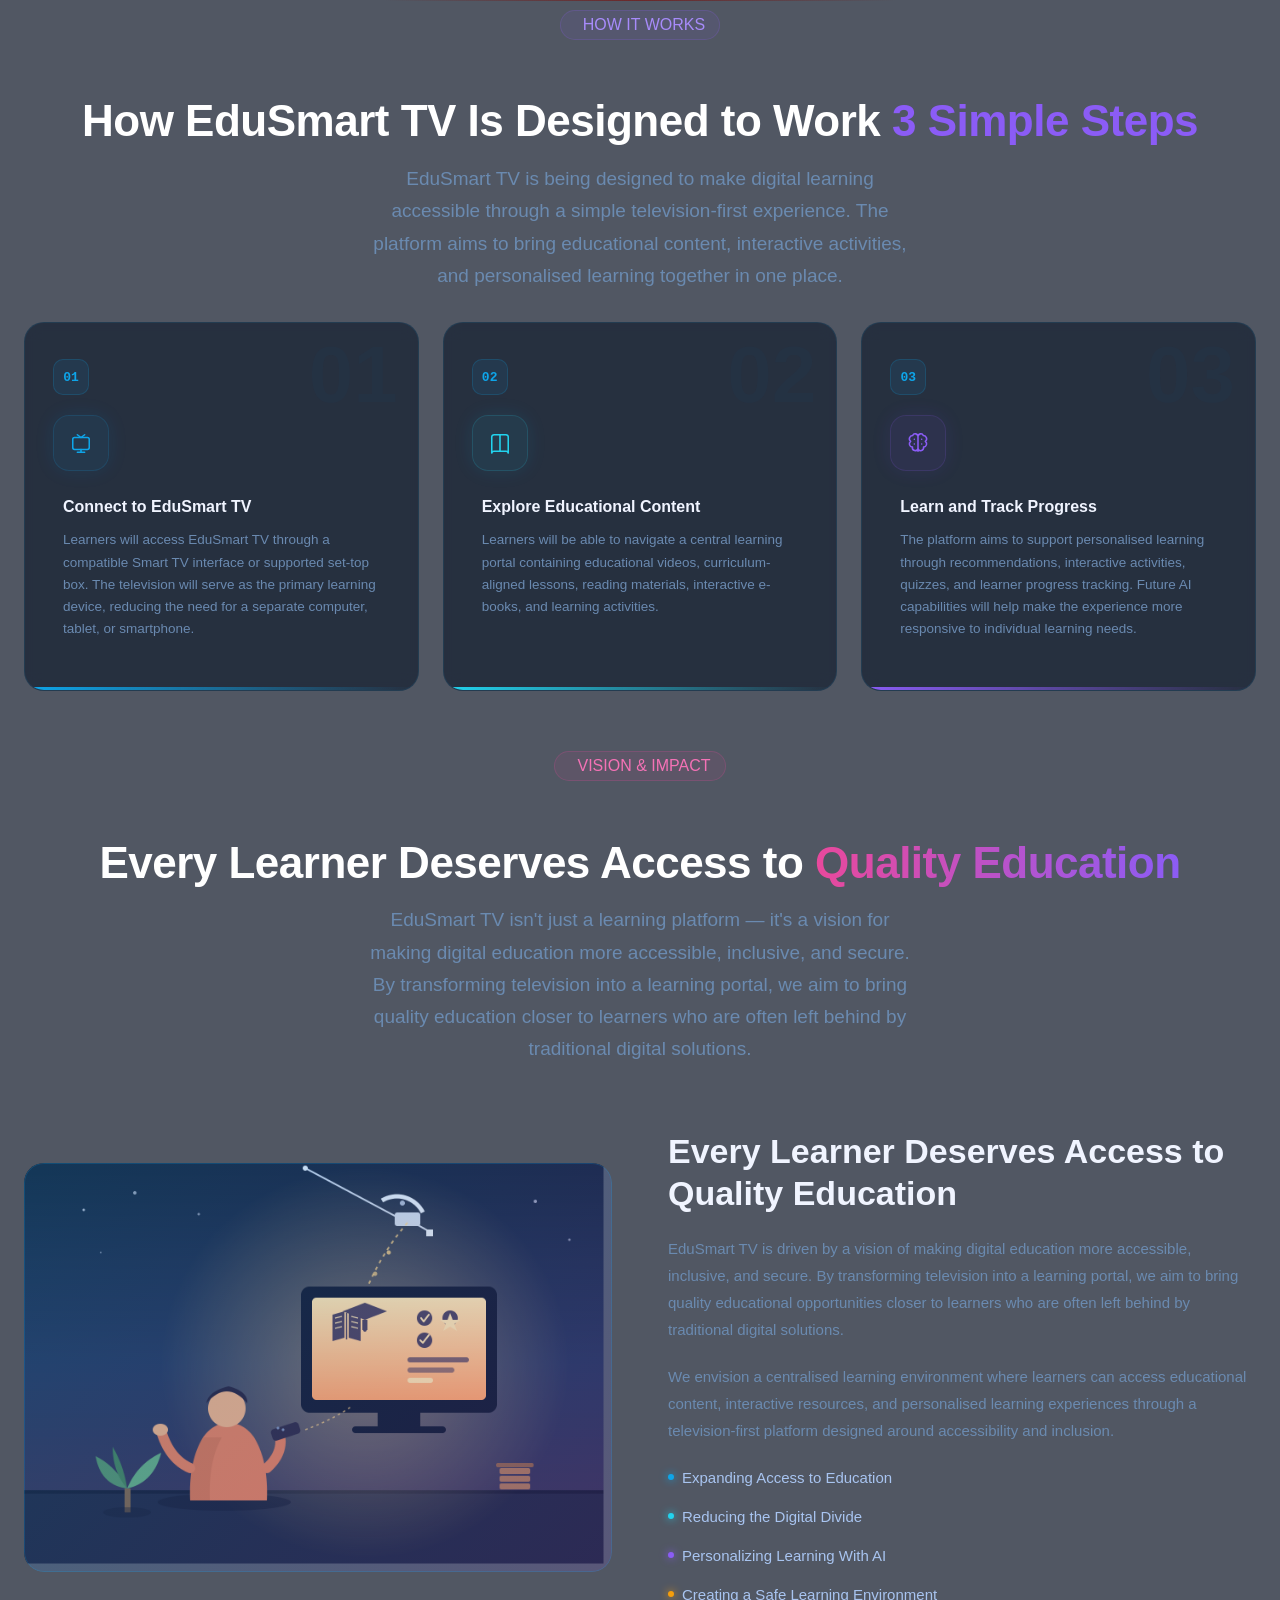
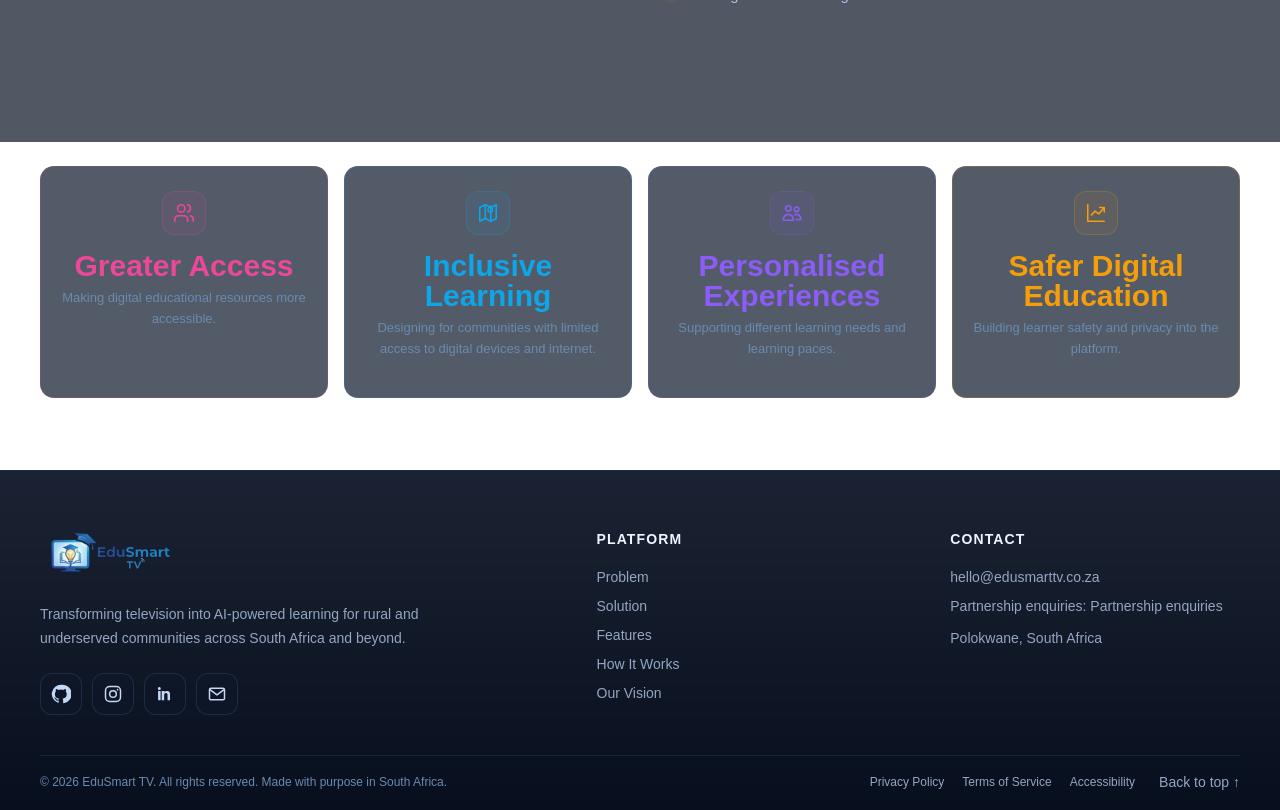
==== commit 6b3b3992: "Features buttons improved" ====
--- a/index.html
+++ b/index.html
@@ -98,21 +98,30 @@
     </div>
 
     <div class="stat-bar container">
-    <div class="stat-item">
-        <div class="stat-info">
-            <div class="text">TV-first learning experience</div>
-        </div>
-    </div>
-    <div class="stat-item">
-        <div class="stat-info">
-            <div class="text">Designed for underserved communities</div>
-        </div>
-    </div>
-    <div class="stat-item">
-        <div class="stat-info">
-            <div class="text">AI-assisted personalized learning</div>
-        </div>
-    </div>
+        <div class="stat-item">
+            <span class="stat-icon" aria-hidden="true">
+                <svg class="icon-svg"><use href="#icon-tv"/></svg>
+            </span>
+            <div class="stat-info">
+                <div class="text">TV-first learning experience</div>
+            </div>
+        </div>
+        <div class="stat-item">
+            <span class="stat-icon" aria-hidden="true">
+                <svg class="icon-svg"><use href="#icon-users"/></svg>
+            </span>
+            <div class="stat-info">
+                <div class="text">Designed for underserved communities</div>
+            </div>
+        </div>
+        <div class="stat-item">
+            <span class="stat-icon" aria-hidden="true">
+                <svg class="icon-svg"><use href="#icon-brain"/></svg>
+            </span>
+            <div class="stat-info">
+                <div class="text">AI-assisted personalized learning</div>
+            </div>
+        </div>
     </div>
     </div>
     <div class="hero-pics">
--- a/style/index.css
+++ b/style/index.css
@@ -69,11 +69,41 @@
     display: inline-flex;
     align-items: center;
     justify-content: center;
+    gap: 9px;
+    min-height: 44px;
     text-decoration: none;
-    background: #007bff;
-    color: white;
-    padding: 10px 20px;
-    border-radius: 5px;
+    background: linear-gradient(110deg, #38bdf8, #1687d4);
+    color: #071426;
+    padding: 0 19px;
+    border: 1px solid rgba(125, 211, 252, 0.8);
+    border-radius: 999px;
+    box-shadow: 0 5px 18px rgba(14, 165, 233, 0.2), inset 0 1px rgba(255, 255, 255, 0.28);
+    font-size: 13px;
+    font-weight: 700;
+    letter-spacing: 0.01em;
+    transition: background 0.2s ease, box-shadow 0.2s ease, transform 0.2s ease;
+}
+
+.btn-in::after{
+    content: "\2192";
+    font-size: 16px;
+    line-height: 1;
+    transition: transform 0.2s ease;
+}
+
+.btn-in:hover{
+    background: linear-gradient(110deg, #7dd3fc, #38bdf8);
+    box-shadow: 0 8px 24px rgba(14, 165, 233, 0.32), inset 0 1px rgba(255, 255, 255, 0.35);
+    transform: translateY(-1px);
+}
+
+.btn-in:hover::after{
+    transform: translateX(3px);
+}
+
+.btn-in:active{
+    box-shadow: 0 3px 10px rgba(14, 165, 233, 0.2);
+    transform: translateY(0);
 }
 
 .section1{
@@ -193,19 +223,54 @@
 }
 
 .stat-bar{
-    display: flex;
-    justify-content: space-around;
-    flex-wrap: wrap;
-    gap: 18px 24px;
-    padding: 13px;
-    font-weight: 600;
-    color: #38bdf8;
+    display: grid;
+    grid-template-columns: repeat(3, minmax(0, 1fr));
+    gap: 12px;
+    margin-top: 20px;
+    padding: 16px 0 0;
+    border-top: 1px solid rgba(125, 178, 253, 0.12);
 }
 
 .stat-item{
     display: flex;
-    align-items: center;
-    gap: 16px;
+    align-items: flex-start;
+    gap: 11px;
+    min-width: 0;
+    padding: 14px 12px;
+    border-radius: 14px;
+    background: linear-gradient(145deg, rgba(56, 189, 248, 0.075), rgba(15, 23, 42, 0.32));
+    transition: background-color 0.2s ease, transform 0.2s ease;
+}
+
+.stat-item:hover{
+    background: linear-gradient(145deg, rgba(56, 189, 248, 0.13), rgba(15, 23, 42, 0.42));
+    transform: translateY(-2px);
+}
+
+.stat-icon{
+    display: grid;
+    place-items: center;
+    flex: 0 0 34px;
+    width: 34px;
+    height: 34px;
+    border-radius: 10px;
+    background: rgba(56, 189, 248, 0.12);
+    color: #38bdf8;
+}
+
+.stat-item:nth-child(2) .stat-icon{
+    background: rgba(139, 92, 246, 0.13);
+    color: #a78bfa;
+}
+
+.stat-item:nth-child(3) .stat-icon{
+    background: rgba(34, 211, 238, 0.12);
+    color: #22d3ee;
+}
+
+.stat-icon .icon-svg{
+    width: 19px;
+    height: 19px;
 }
 
 .stat-info .num{
@@ -215,7 +280,9 @@
 
 .stat-info .text{
     font-size: 12px;
-    color: var(--text-muted);
+    color: #c1d0e4;
+    font-weight: 600;
+    line-height: 1.5;
 }
 
 .part2{
@@ -1450,7 +1517,7 @@
         grid-column: 2;
         grid-row: 1;
         justify-self: end;
-        padding: 8px 14px;
+        padding: 0 15px;
     }
 
     .section1{
@@ -1475,13 +1542,15 @@
 
     .stat-bar{
         display: grid;
-        grid-template-columns: repeat(auto-fit, minmax(min(100%, 145px), 1fr));
-        justify-content: initial;
-        padding: 12px 0;
+        grid-template-columns: repeat(2, minmax(0, 1fr));
     }
 
     .stat-item{
         min-width: 0;
+    }
+
+    .stat-item:last-child{
+        grid-column: 1 / -1;
     }
 
     .section2,
@@ -1548,6 +1617,14 @@
 
     .stat-info .num{
         font-size: clamp(20px, 6vw, 28px);
+    }
+
+    .stat-bar{
+        grid-template-columns: minmax(0, 1fr);
+    }
+
+    .stat-item:last-child{
+        grid-column: auto;
     }
 
     .category-grid,
